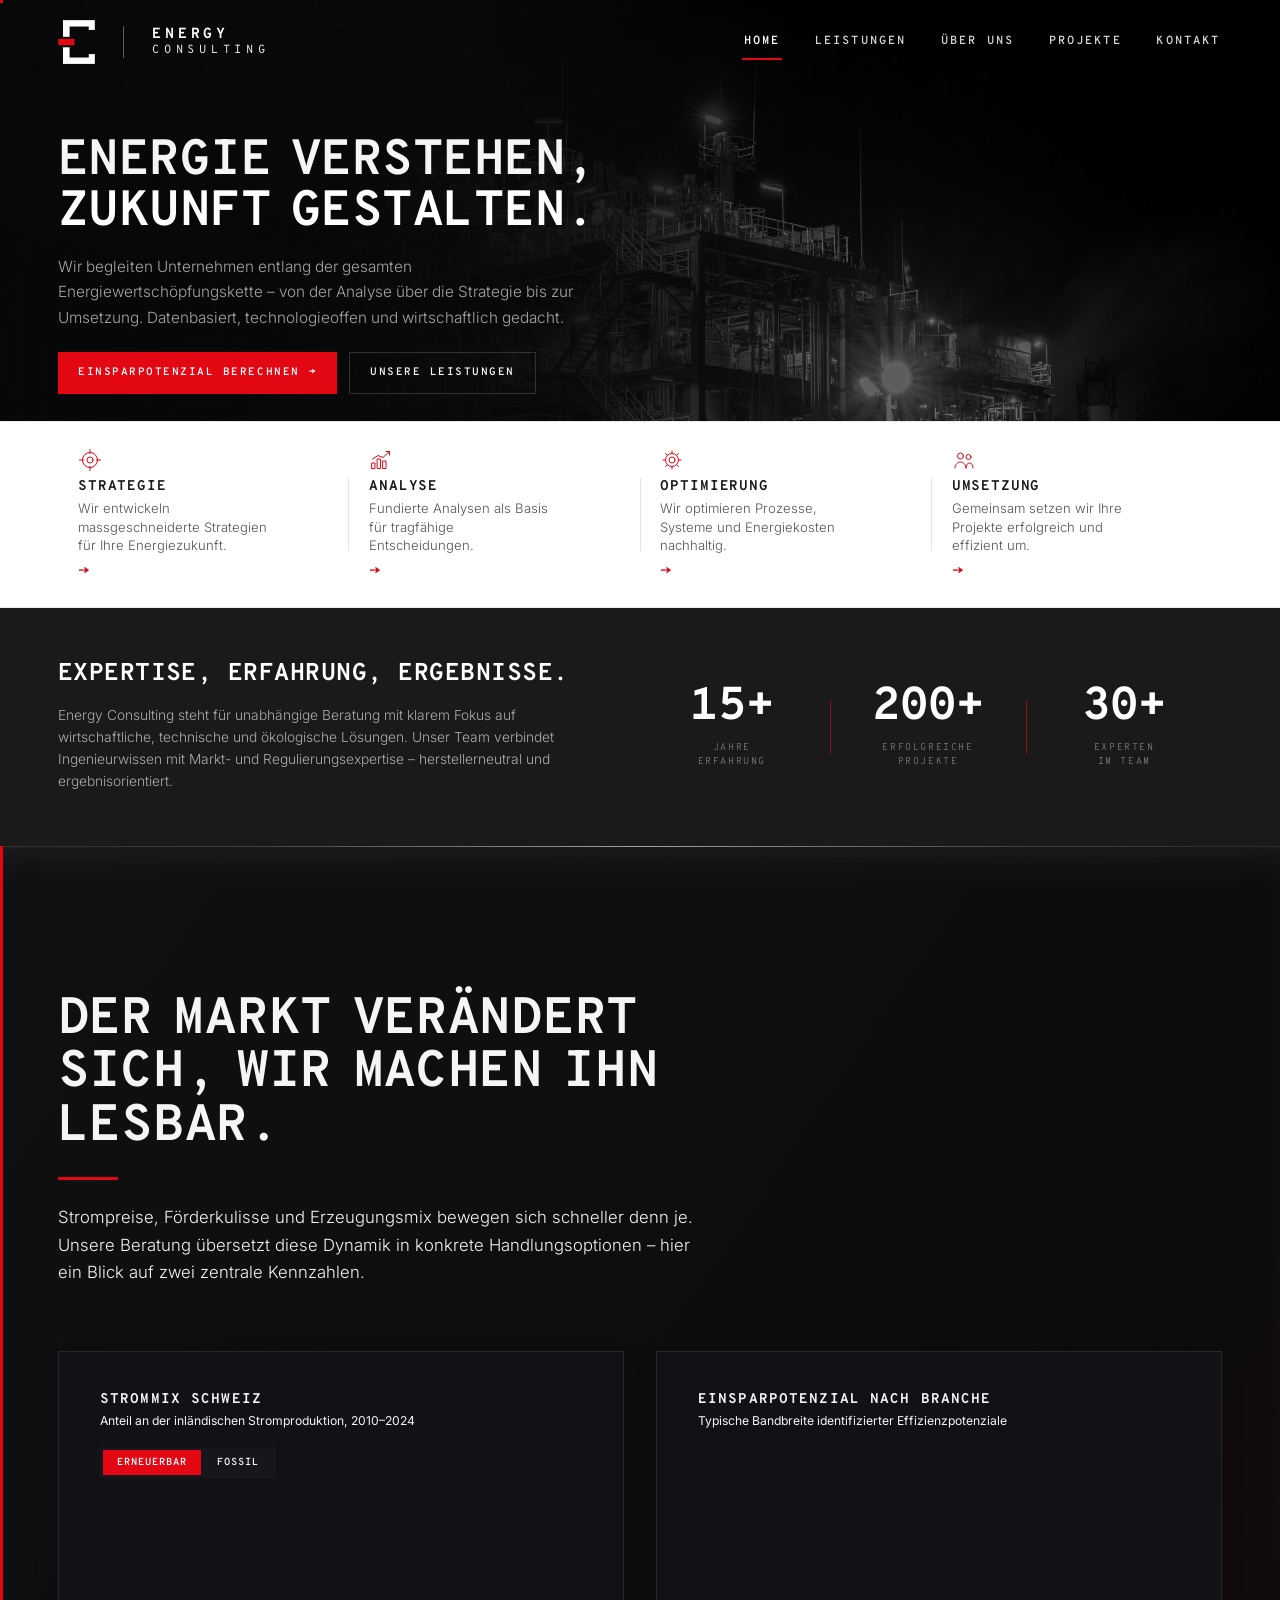
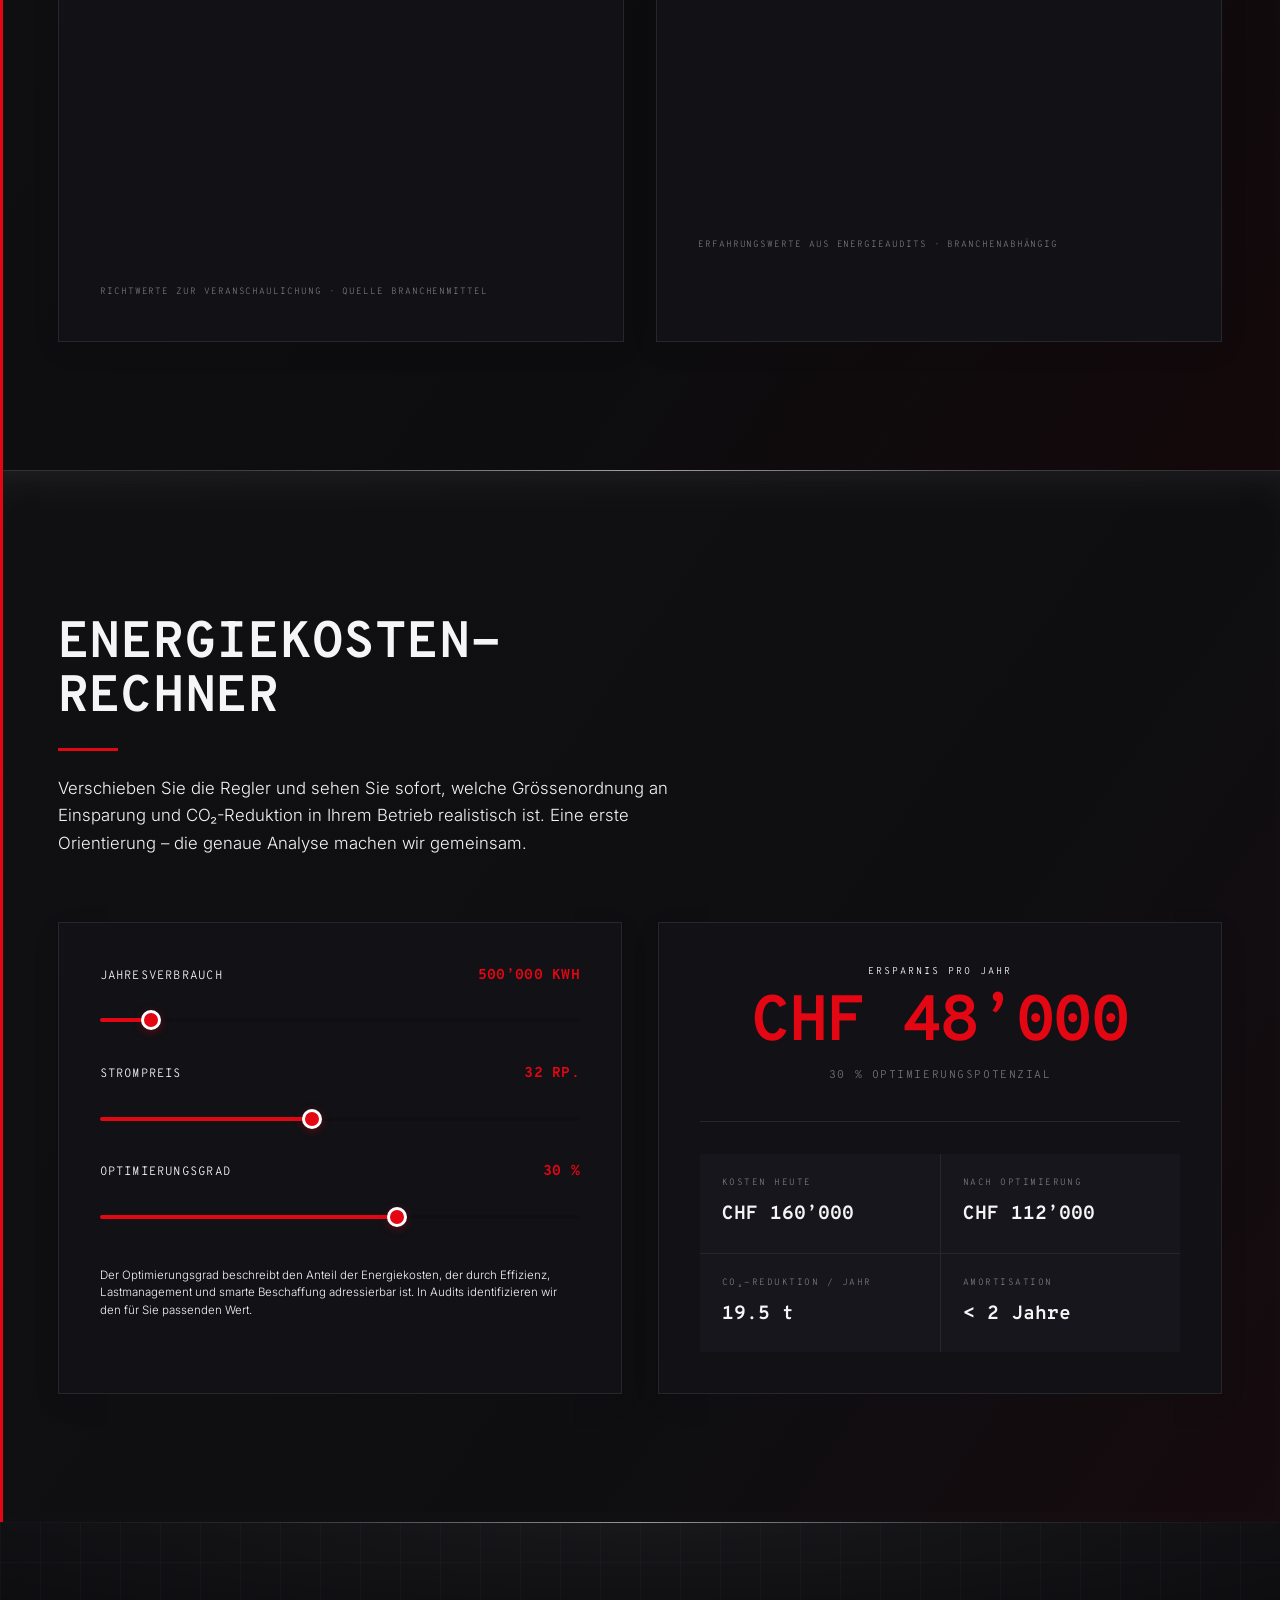
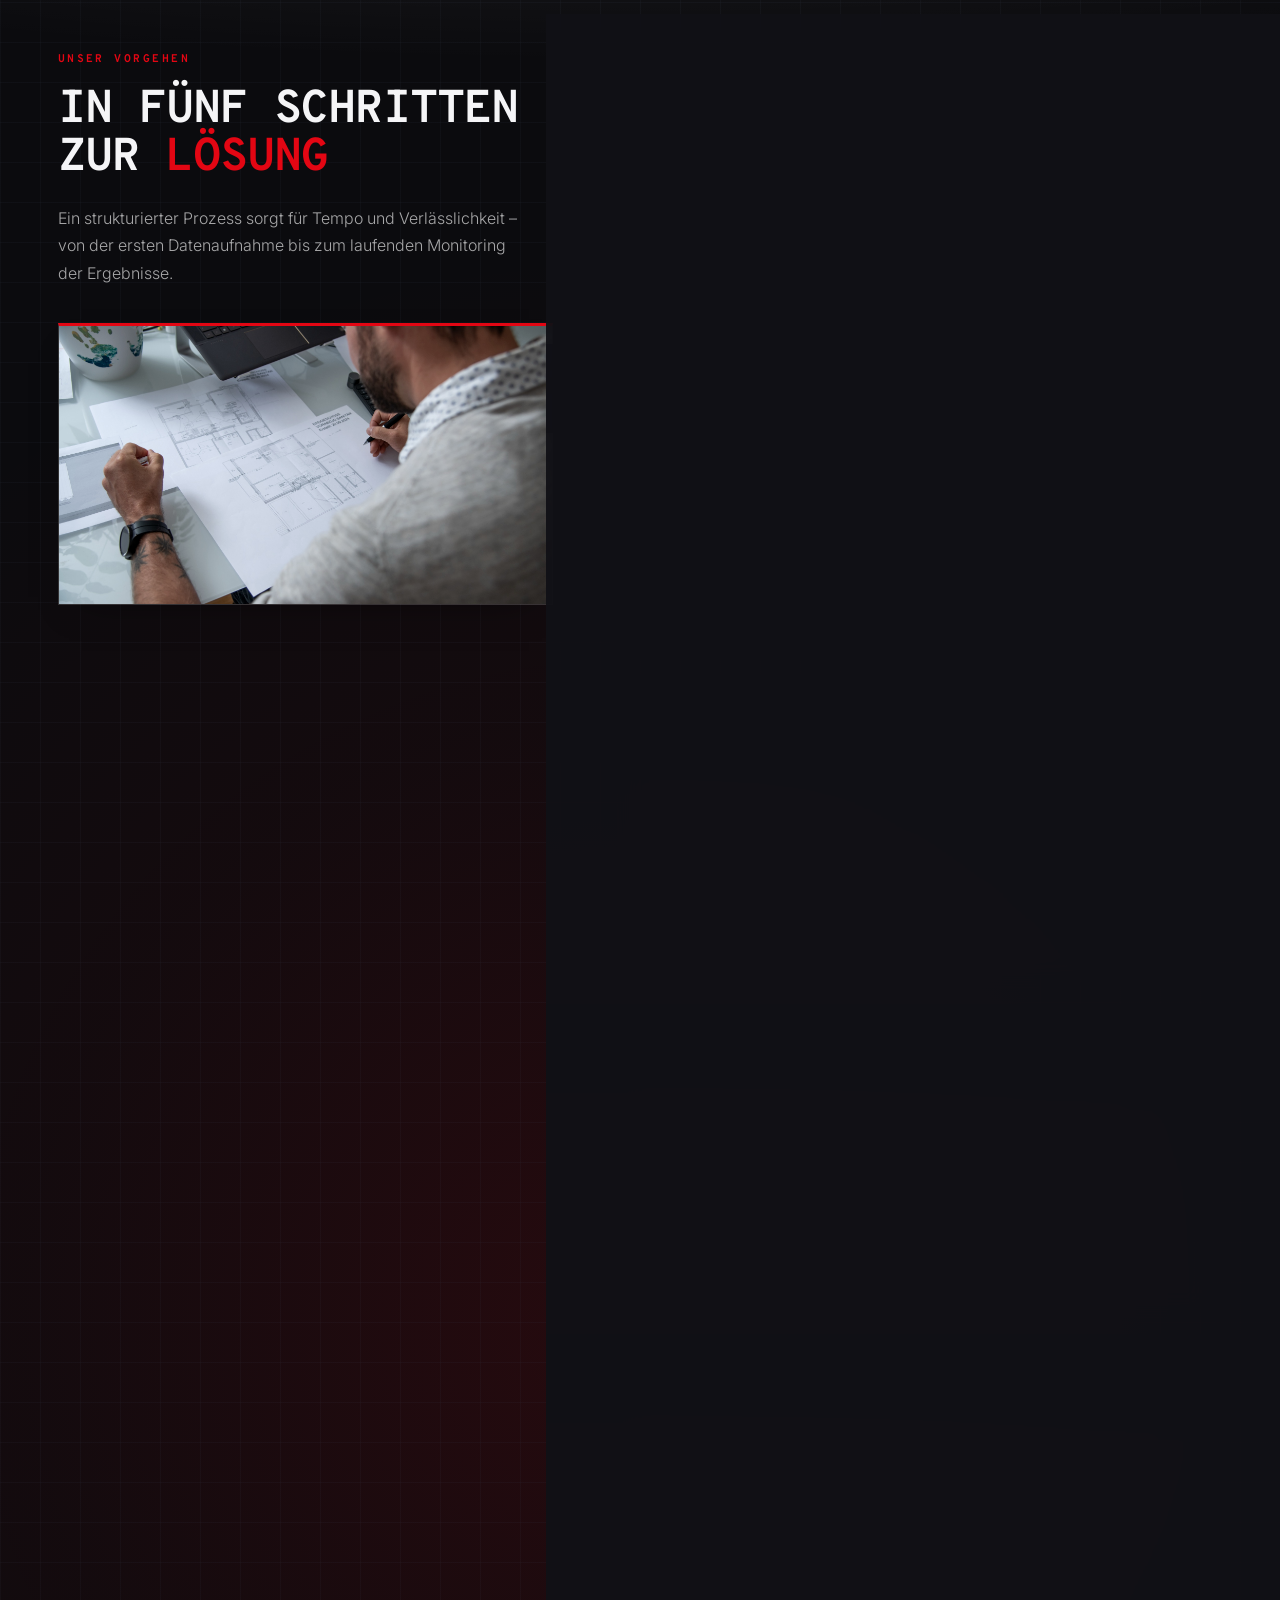
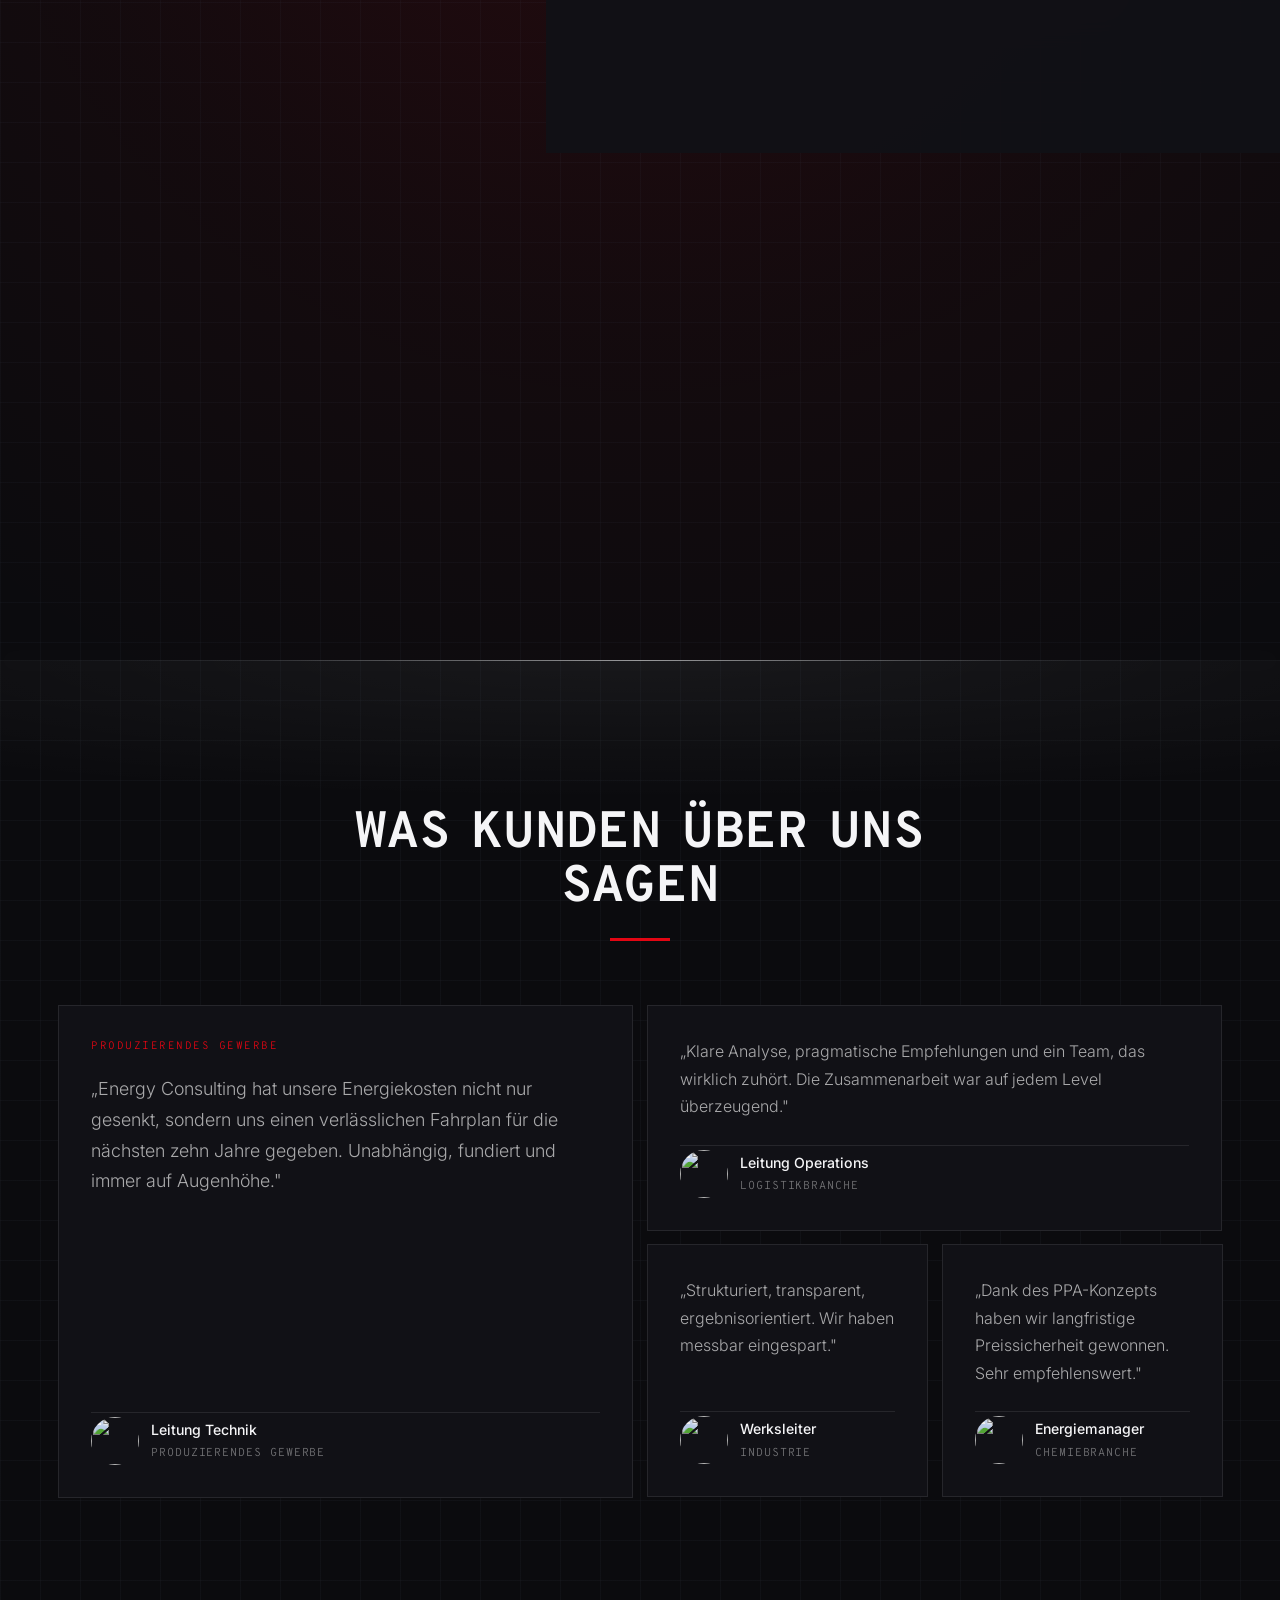
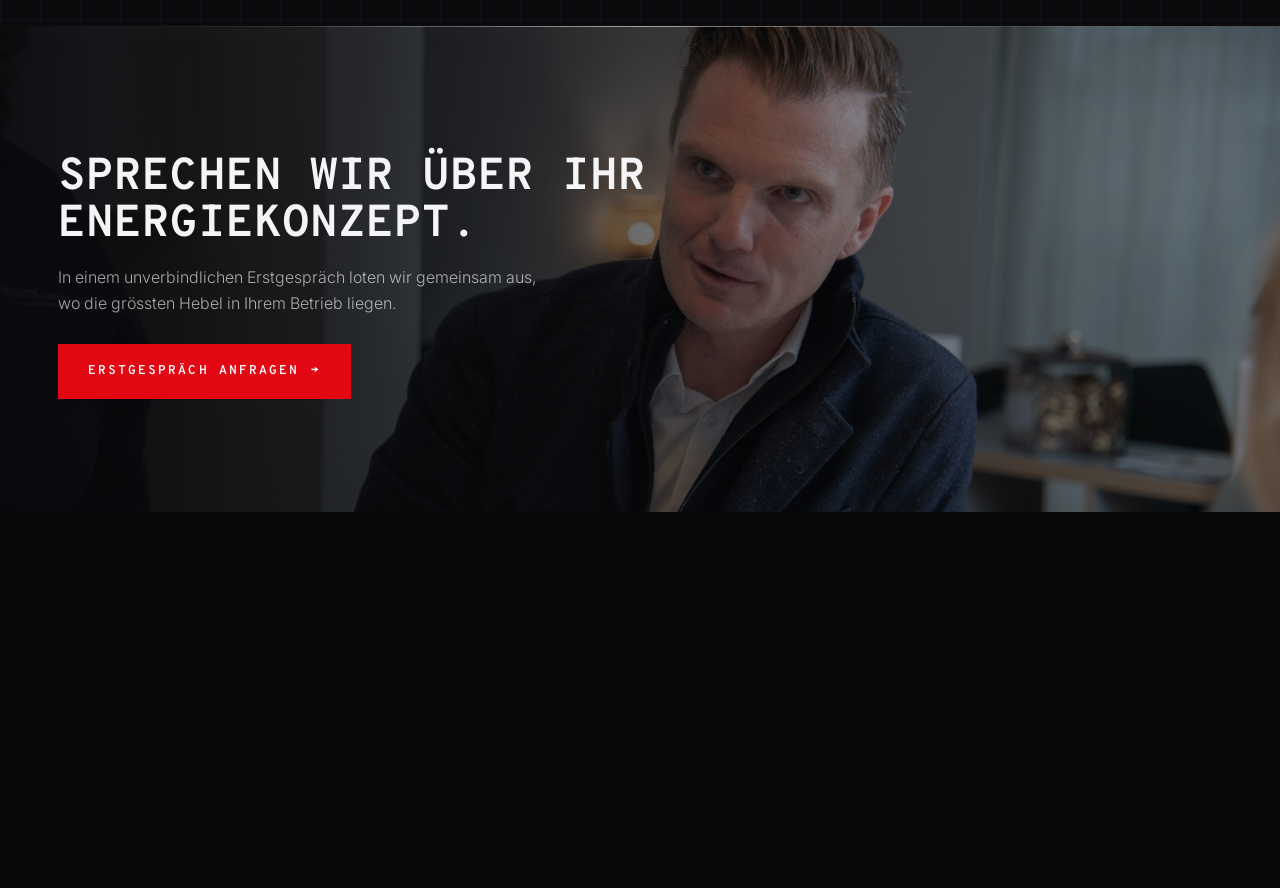
==== index.html @ 19a419e4 "Sanfte Logo-Silhouette als Wasserzeichen im weissen Footer Co-Authored-By: Claude Opus 4.8 <noreply@" ====
<!DOCTYPE html>
<html lang="de">
<head>
<meta charset="UTF-8" />
<meta name="viewport" content="width=device-width, initial-scale=1" />
<title>Energy Consulting — Energie verstehen, Zukunft gestalten.</title>
<meta name="description" content="Energy Consulting berät Unternehmen entlang der gesamten Energiewertschöpfungskette – strategisch, technisch und wirtschaftlich. Interaktive Analysen, Projekte und Energiekosten-Rechner." />

<link rel="preconnect" href="https://fonts.googleapis.com" />
<link rel="preconnect" href="https://fonts.gstatic.com" crossorigin />
<link href="https://fonts.googleapis.com/css2?family=Inter:wght@300;400;500;600&family=Overpass+Mono:wght@400;600;700&display=swap" rel="stylesheet" />
<link rel="icon" href="favicon.ico" sizes="any" />
<link rel="icon" type="image/png" sizes="32x32" href="favicon-32.png" />
<link rel="apple-touch-icon" href="favicon-180.png" />
<link rel="stylesheet" href="styles.css?v=75" />
</head>
<body>

<!-- ============ HEADER ============ -->
<header class="site">
  <div class="wrap nav">
    <a class="brand" href="index.html" aria-label="Energy Consulting Startseite">
      <img class="mark" src="logo-icon-white.png" alt="Energy Consulting Logo" />
      <span class="name"><span>ENERGY</span><span>CONSULTING</span></span>
    </a>
    <nav class="menu" aria-label="Hauptnavigation">
      <a href="index.html" class="is-active">Home</a>
      <a href="leistungen.html">Leistungen</a>
      <a href="ueber-uns.html">Über uns</a>
      <a href="projekte.html">Projekte</a>
      <a href="kontakt.html">Kontakt</a>
    </nav>
    <button class="burger" aria-label="Menü öffnen" aria-expanded="false">
      <span></span><span></span><span></span>
    </button>
  </div>
</header>

<!-- ============ HERO ============ -->
<section class="hero">
  <canvas id="hero-canvas" aria-hidden="true"></canvas>
  <div class="hero__photo" aria-hidden="true"></div>
  <div class="hero__veil" aria-hidden="true"></div>
  <div class="wrap">
    <div class="hero__inner">
      <h1>
        <span class="ln"><span>Energie verstehen,</span></span>
        <span class="ln"><span class="grad-text">Zukunft gestalten.</span></span>
      </h1>
      <p class="lead">Wir begleiten Unternehmen entlang der gesamten Energiewertschöpfungskette – von der Analyse über die Strategie bis zur Umsetzung. Datenbasiert, technologieoffen und wirtschaftlich gedacht.</p>
      <div class="hero__cta">
        <a href="#rechner" class="btn">Einsparpotenzial berechnen <span class="arr" aria-hidden="true">→</span></a>
        <a href="leistungen.html" class="btn btn--ghost">Unsere Leistungen</a>
      </div>
    </div>
  </div>

  <!-- weisse Leistungs-Leiste — Teil des Heros -->
  <div class="pillars" id="leistungen">
    <div class="wrap pillars__grid">
      <a class="pillar" href="leistungen.html#strategie">
        <div class="pillar__ic"><svg viewBox="0 0 48 48" fill="none" stroke="currentColor" stroke-width="2" stroke-linecap="round" stroke-linejoin="round" aria-hidden="true"><circle cx="24" cy="24" r="15"/><circle cx="24" cy="24" r="6"/><line x1="24" y1="3" x2="24" y2="11"/><line x1="24" y1="37" x2="24" y2="45"/><line x1="3" y1="24" x2="11" y2="24"/><line x1="37" y1="24" x2="45" y2="24"/></svg></div>
        <h3>Strategie</h3>
        <p>Wir entwickeln massgeschneiderte Strategien für Ihre Energiezukunft.</p>
        <span class="pillar__arr" aria-hidden="true">→</span>
      </a>
      <a class="pillar" href="leistungen.html#analyse">
        <div class="pillar__ic"><svg viewBox="0 0 48 48" fill="none" stroke="currentColor" stroke-width="2" stroke-linecap="round" stroke-linejoin="round" aria-hidden="true"><rect x="6" y="30" width="6" height="11"/><rect x="17" y="22" width="6" height="19"/><rect x="28" y="26" width="6" height="15"/><polyline points="7,22 18,15 28,19 41,7"/><polyline points="34,7 41,7 41,14"/></svg></div>
        <h3>Analyse</h3>
        <p>Fundierte Analysen als Basis für tragfähige Entscheidungen.</p>
        <span class="pillar__arr" aria-hidden="true">→</span>
      </a>
      <a class="pillar" href="leistungen.html#optimierung">
        <div class="pillar__ic"><svg viewBox="0 0 48 48" fill="none" stroke="currentColor" stroke-width="2" stroke-linecap="round" stroke-linejoin="round" aria-hidden="true"><circle cx="24" cy="24" r="6"/><path d="M24 6v5M24 37v5M6 24h5M37 24h5M11 11l3.5 3.5M33.5 33.5L37 37M37 11l-3.5 3.5M14.5 33.5L11 37"/><circle cx="24" cy="24" r="13"/></svg></div>
        <h3>Optimierung</h3>
        <p>Wir optimieren Prozesse, Systeme und Energiekosten nachhaltig.</p>
        <span class="pillar__arr" aria-hidden="true">→</span>
      </a>
      <a class="pillar" href="leistungen.html#umsetzung">
        <div class="pillar__ic"><svg viewBox="0 0 48 48" fill="none" stroke="currentColor" stroke-width="2" stroke-linecap="round" stroke-linejoin="round" aria-hidden="true"><circle cx="17" cy="16" r="6"/><circle cx="33" cy="18" r="5"/><path d="M6 40c0-7 5-12 11-12s11 5 11 12"/><path d="M28 40c0-6 3-10 7-10s7 4 7 10"/></svg></div>
        <h3>Umsetzung</h3>
        <p>Gemeinsam setzen wir Ihre Projekte erfolgreich und effizient um.</p>
        <span class="pillar__arr" aria-hidden="true">→</span>
      </a>
    </div>
  </div>

  <!-- schwarzes Expertise-Band mit Kennzahlen rechts -->
  <div class="expertise" id="ueber">
    <div class="wrap expertise__grid">
      <div class="expertise__lead">
        <h2 class="expertise__title">Expertise, Erfahrung, Ergebnisse.</h2>
        <p>Energy Consulting steht für unabhängige Beratung mit klarem Fokus auf wirtschaftliche, technische und ökologische Lösungen. Unser Team verbindet Ingenieurwissen mit Markt- und Regulierungsexpertise – herstellerneutral und ergebnisorientiert.</p>
      </div>
      <div class="expertise__figures">
        <div class="ef"><span class="ef__n"><span data-count="15" data-suffix="+">0</span></span><span class="ef__t">Jahre<br>Erfahrung</span></div>
        <div class="ef"><span class="ef__n"><span data-count="200" data-suffix="+">0</span></span><span class="ef__t">Erfolgreiche<br>Projekte</span></div>
        <div class="ef"><span class="ef__n"><span data-count="30" data-suffix="+">0</span></span><span class="ef__t">Experten<br>im Team</span></div>
      </div>
    </div>
  </div>
</section>


<!-- ============ ENERGIE IM WANDEL — Charts ============ -->
<section class="section section--white section--img" id="markt">
  <div class="sec-bg" style="background-image:url('https://images.unsplash.com/photo-1466611653911-95081537e5b7?auto=format&fit=crop&w=1920&q=80')"></div>
  <div class="sec-overlay"></div>
  <div class="sec-corner"></div>
  <div class="wrap">
    <div class="sec-head reveal">      <h2>Der Markt verändert sich, wir machen ihn lesbar.</h2>
      <hr class="accent" />
      <p>Strompreise, Förderkulisse und Erzeugungsmix bewegen sich schneller denn je. Unsere Beratung übersetzt diese Dynamik in konkrete Handlungsoptionen – hier ein Blick auf zwei zentrale Kennzahlen.</p>
    </div>
    <div class="charts__grid">
      <div class="chart-card glass reveal">
        <div class="chart-head">
          <div>
            <h3>Strommix Schweiz</h3>
            <p class="sub">Anteil an der inländischen Stromproduktion, 2010–2024</p>
          </div>
          <div class="tabs" role="tablist">
            <button data-mix="erneuerbar" class="is-active">Erneuerbar</button>
            <button data-mix="fossil">Fossil</button>
          </div>
        </div>
        <div class="chart-card__canvas"><canvas id="chart-mix"></canvas></div>
        <div class="chart-foot">Richtwerte zur Veranschaulichung · Quelle Branchenmittel</div>
      </div>
      <div class="chart-card glass reveal">
        <div class="chart-head">
          <div>
            <h3>Einsparpotenzial nach Branche</h3>
            <p class="sub">Typische Bandbreite identifizierter Effizienzpotenziale</p>
          </div>
        </div>
        <div class="chart-card__canvas"><canvas id="chart-saving"></canvas></div>
        <div class="chart-foot">Erfahrungswerte aus Energieaudits · branchenabhängig</div>
      </div>
    </div>
  </div>
</section>

<!-- ============ ENERGIEKOSTEN-RECHNER ============ -->
<section class="section section--light section--img" id="rechner">
  <div class="sec-bg" style="background-image:url('https://images.unsplash.com/photo-1504328345606-18bbc8c9d7d1?auto=format&fit=crop&w=1920&q=80')"></div>
  <div class="sec-overlay"></div>
  <div class="wrap">
    <div class="sec-head reveal">      <h2>Energiekosten-Rechner</h2>
      <hr class="accent" />
      <p>Verschieben Sie die Regler und sehen Sie sofort, welche Grössenordnung an Einsparung und CO₂-Reduktion in Ihrem Betrieb realistisch ist. Eine erste Orientierung – die genaue Analyse machen wir gemeinsam.</p>
    </div>

    <div class="calc reveal" id="calc">
      <div class="calc__controls glass">
        <div class="field">
          <label>Jahresverbrauch <span class="val" data-val="verbrauch">500'000 kWh</span></label>
          <input type="range" id="in-verbrauch" min="50000" max="5000000" step="50000" value="500000" />
        </div>
        <div class="field">
          <label>Strompreis <span class="val" data-val="preis">32 Rp.</span></label>
          <input type="range" id="in-preis" min="10" max="60" step="1" value="32" />
        </div>
        <div class="field">
          <label>Optimierungsgrad <span class="val" data-val="grad">30 %</span></label>
          <input type="range" id="in-grad" min="5" max="45" step="1" value="30" />
        </div>
        <p class="calc__note">Der Optimierungsgrad beschreibt den Anteil der Energiekosten, der durch Effizienz, Lastmanagement und smarte Beschaffung adressierbar ist. In Audits identifizieren wir den für Sie passenden Wert.</p>
      </div>

      <div class="calc__result glass">
        <!-- Hero-Zahl: Ersparnis -->
        <div class="calc__hero">
          <div class="calc__hero-label">Ersparnis pro Jahr</div>
          <div class="calc__hero-num" data-out="ersparnis">CHF 48'000</div>
          <div class="calc__hero-sub"><span data-out="pct">30</span> % Optimierungspotenzial</div>
        </div>
        <!-- 2×2 Metrik-Grid -->
        <div class="calc__metrics">
          <div class="calc__metric">
            <div class="mk">Kosten heute</div>
            <div class="mv" data-out="aktuell">CHF 160'000</div>
          </div>
          <div class="calc__metric">
            <div class="mk">Nach Optimierung</div>
            <div class="mv" data-out="optimiert">CHF 112'000</div>
          </div>
          <div class="calc__metric">
            <div class="mk">CO₂-Reduktion / Jahr</div>
            <div class="mv" data-out="co2">20 t</div>
          </div>
          <div class="calc__metric">
            <div class="mk">Amortisation</div>
            <div class="mv" data-out="amort">ca. 2–4 J.</div>
          </div>
        </div>
      </div>
    </div>
  </div>
</section>

<!-- ============ PROZESS ============ -->
<section class="section section--alt section--grid-orb" id="vorgehen">
  <div class="wrap proc-wrap">
    <div class="proc-intro">
      <h5 class="proc-eyebrow">Unser Vorgehen</h5>
      <h2>In fünf Schritten zur <span class="accent-text">Lösung</span></h2>
      <p>Ein strukturierter Prozess sorgt für Tempo und Verlässlichkeit – von der ersten Datenaufnahme bis zum laufenden Monitoring der Ergebnisse.</p>
      <div class="proc-intro__img"><img src="foto-11.jpg" alt="Energieberatung – Planung am Schreibtisch" loading="lazy" /></div>
    </div>
    <div class="proc-stack">
      <article class="proc-card" style="--i:0">
        <div class="proc-card__head"><h3>Analyse</h3><span class="proc-no">01</span></div>
        <p>Am Anfang steht eine belastbare Datengrundlage. Wir werten Lastgänge, Strom- und Gasrechnungen, Zählerdaten und bestehende Lieferverträge aus, erstellen eine erste CO₂-Bilanz und decken Lastspitzen sowie Effizienzverluste auf. So wird transparent, wo Ihr Unternehmen energetisch und wirtschaftlich tatsächlich steht.</p>
      </article>
      <article class="proc-card" style="--i:1">
        <div class="proc-card__head"><h3>Strategie</h3><span class="proc-no">02</span></div>
        <p>Aus der Analyse leiten wir konkrete Handlungsszenarien ab – von Effizienzmaßnahmen über Eigenerzeugung mit Photovoltaik und BHKW bis zur Strom- und Gasbeschaffung. Jede Maßnahme priorisieren wir nach Einsparpotenzial, Investitionshöhe und CO₂-Wirkung, damit Sie die wirtschaftlichsten Hebel zuerst angehen.</p>
      </article>
      <article class="proc-card" style="--i:2">
        <div class="proc-card__head"><h3>Konzept</h3><span class="proc-no">03</span></div>
        <p>Die ausgewählten Maßnahmen detaillieren wir zu einem umsetzbaren Fahrplan: technische Auslegung, Wirtschaftlichkeitsberechnung mit Amortisation und Rendite, Prüfung passender Förderprogramme und ein realistischer Zeitplan. Sie erhalten eine fundierte, herstellerneutrale Entscheidungsgrundlage.</p>
      </article>
      <article class="proc-card" style="--i:3">
        <div class="proc-card__head"><h3>Umsetzung</h3><span class="proc-no">04</span></div>
        <p>Wir begleiten die Realisierung von der Ausschreibung über die Steuerung der Gewerke bis zur Inbetriebnahme. Als unabhängige Berater prüfen wir Angebote technisch und kaufmännisch, wahren Ihre Interessen und sorgen für eine reibungslose, termin- und budgetgerechte Umsetzung.</p>
      </article>
      <article class="proc-card" style="--i:4">
        <div class="proc-card__head"><h3>Monitoring</h3><span class="proc-no">05</span></div>
        <p>Nach dem Go-live sichern wir den Erfolg ab: kontinuierliches Energiemonitoring, ein Soll-Ist-Abgleich der erzielten Einsparungen und regelmäßiges Reporting. So bleiben Effizienz, Kosten und CO₂-Emissionen dauerhaft im Blick – und werden Schritt für Schritt weiter optimiert.</p>
      </article>
      <div class="proc-spacer" aria-hidden="true"></div>
    </div>
  </div>
</section>


<!-- ============ TESTIMONIALS ============ -->
<section class="section section--alt section--grid testi">
  <div class="wrap">
    <div class="sec-head sec-head--center reveal">      <h2>Was Kunden über uns sagen</h2>
      <hr class="accent" />
    </div>

    <div class="testi-grid reveal">

      <!-- Linke Spalte: grosse Featured-Karte -->
      <div class="testi-col">
        <div class="testi-card glass">
          <div class="testi-sector">Produzierendes Gewerbe</div>
          <blockquote class="testi-quote">
            <p>„Energy Consulting hat unsere Energiekosten nicht nur gesenkt, sondern uns einen verlässlichen Fahrplan für die nächsten zehn Jahre gegeben. Unabhängig, fundiert und immer auf Augenhöhe."</p>
            <div class="testi-who">
              <div class="testi-av">
                <img src="https://images.unsplash.com/photo-1560250097-0b93528c311a?auto=format&fit=crop&w=96&h=96&q=80" alt="" loading="lazy" />
              </div>
              <div>
                <cite>Leitung Technik</cite>
                <span>Produzierendes Gewerbe</span>
              </div>
            </div>
          </blockquote>
        </div>
      </div>

      <!-- Rechte Spalte: 1 breite + 2 kleine Karten -->
      <div class="testi-col">

        <!-- Breite Karte oben -->
        <div class="testi-card glass">
          <blockquote class="testi-quote">
            <p>„Klare Analyse, pragmatische Empfehlungen und ein Team, das wirklich zuhört. Die Zusammenarbeit war auf jedem Level überzeugend."</p>
            <div class="testi-who">
              <div class="testi-av">
                <img src="https://images.unsplash.com/photo-1573496359142-b8d87734a5a2?auto=format&fit=crop&w=96&h=96&q=80" alt="" loading="lazy" />
              </div>
              <div>
                <cite>Leitung Operations</cite>
                <span>Logistikbranche</span>
              </div>
            </div>
          </blockquote>
        </div>

        <!-- 2 kleine Karten nebeneinander -->
        <div class="testi-row">
          <div class="testi-card glass">
            <blockquote class="testi-quote">
              <p>„Strukturiert, transparent, ergebnisorientiert. Wir haben messbar eingespart."</p>
              <div class="testi-who">
                <div class="testi-av">
                  <img src="https://images.unsplash.com/photo-1472099645785-5658abf4ff4e?auto=format&fit=crop&w=96&h=96&q=80" alt="" loading="lazy" />
                </div>
                <div>
                  <cite>Werksleiter</cite>
                  <span>Industrie</span>
                </div>
              </div>
            </blockquote>
          </div>
          <div class="testi-card glass">
            <blockquote class="testi-quote">
              <p>„Dank des PPA-Konzepts haben wir langfristige Preissicherheit gewonnen. Sehr empfehlenswert."</p>
              <div class="testi-who">
                <div class="testi-av">
                  <img src="https://images.unsplash.com/photo-1519085360753-af0119f7cbe7?auto=format&fit=crop&w=96&h=96&q=80" alt="" loading="lazy" />
                </div>
                <div>
                  <cite>Energiemanager</cite>
                  <span>Chemiebranche</span>
                </div>
              </div>
            </blockquote>
          </div>
        </div>

      </div>
    </div>
  </div>
</section>

<!-- ============ KONTAKTBAND ============ -->
<section class="section cta-people" id="kontakt">
  <div class="cta-people__img">
    <img src="foto-22.jpg" alt="Manuel Leitner im Beratungsgespräch" />
  </div>
  <div class="cta-people__veil"></div>
  <div class="wrap">
    <div class="cta-people__content">
      <div class="cta-band reveal">
        <div>          <h2 style="margin-top:16px">Sprechen wir über Ihr Energiekonzept.</h2>
          <p>In einem unverbindlichen Erstgespräch loten wir gemeinsam aus, wo die grössten Hebel in Ihrem Betrieb liegen.</p>
        </div>
        <a href="kontakt.html" class="btn">Erstgespräch anfragen <span class="arr" aria-hidden="true">→</span></a>
      </div>
    </div>
  </div>
</section>

<!-- ============ FOOTER ============ -->
<footer class="site foot--sticky">
<div class="foot-pin">
  <div class="wrap">
    <div class="foot">
      <div class="foot__brand">
        <a class="brand" href="index.html" aria-label="Energy Consulting Startseite">
          <img class="mark" src="logo-icon-dark.png" alt="Energy Consulting Logo" style="height:40px" />
          <span class="name"><span>ENERGY</span><span>CONSULTING</span></span>
        </a>
        <p class="foot-tagline">Energie verstehen,<br>Zukunft gestalten.</p>
        <div class="foot-social">
          <a href="#" aria-label="LinkedIn"><svg viewBox="0 0 24 24" fill="currentColor" aria-hidden="true"><path d="M20.447 20.452h-3.554v-5.569c0-1.328-.027-3.037-1.852-3.037-1.853 0-2.136 1.445-2.136 2.939v5.667H9.351V9h3.414v1.561h.046c.477-.9 1.637-1.85 3.37-1.85 3.601 0 4.267 2.37 4.267 5.455v6.286zM5.337 7.433a2.062 2.062 0 01-2.063-2.065 2.064 2.064 0 112.063 2.065zm1.782 13.019H3.555V9h3.564v11.452zM22.225 0H1.771C.792 0 0 .774 0 1.729v20.542C0 23.227.792 24 1.771 24h20.451C23.2 24 24 23.227 24 22.271V1.729C24 .774 23.2 0 22.222 0h.003z"/></svg></a>
          <a href="#" aria-label="Xing"><svg viewBox="0 0 24 24" fill="currentColor" aria-hidden="true"><path d="M18.188 0c-.517 0-.741.325-.927.66 0 0-7.455 13.224-7.702 13.657.015.024 4.919 9.023 4.919 9.023.17.308.436.66.967.66h3.454c.211 0 .375-.078.463-.22.089-.151.089-.346-.009-.536l-4.879-8.916c-.004-.006-.004-.016 0-.022L22.139.756c.095-.191.097-.387.006-.535C22.056.078 21.894 0 21.686 0h-3.498zM3.648 4.74c-.211 0-.385.074-.473.216-.09.149-.078.339.02.531l2.34 4.05c.004.01.004.016 0 .021L1.86 16.051c-.099.188-.093.381 0 .529.085.142.239.234.45.234h3.461c.518 0 .766-.348.945-.667l3.734-6.609-2.378-4.155c-.172-.315-.434-.643-.962-.643H3.648z"/></svg></a>
          <a href="#" aria-label="YouTube"><svg viewBox="0 0 24 24" fill="currentColor" aria-hidden="true"><path d="M23.498 6.186a3.016 3.016 0 00-2.122-2.136C19.505 3.545 12 3.545 12 3.545s-7.505 0-9.377.505A3.017 3.017 0 00.502 6.186C0 8.07 0 12 0 12s0 3.93.502 5.814a3.016 3.016 0 002.122 2.136c1.871.505 9.376.505 9.376.505s7.505 0 9.377-.505a3.015 3.015 0 002.122-2.136C24 15.93 24 12 24 12s0-3.93-.502-5.814zM9.545 15.568V8.432L15.818 12l-6.273 3.568z"/></svg></a>
        </div>
      </div>
      <div class="foot__col">
        <h4>Navigation</h4>
        <a href="leistungen.html">Leistungen</a>
        <a href="ueber-uns.html">Über uns</a>
        <a href="projekte.html">Projekte</a>
        <a href="kontakt.html">Kontakt</a>
      </div>
      <div class="foot__col">
        <h4>Kontakt</h4>
        <a href="https://maps.google.com/?q=Bahnhofstrasse+6a+5210+Windisch" target="_blank" rel="noopener">Bahnhofstrasse 6a, 5210 Windisch</a>
        <a href="tel:+41564848580">+41 56 484 85 80</a>
        <a href="mailto:hello@energy-consulting.ch">hello@energy-consulting.ch</a>
      </div>
    </div>
    <div class="foot__bottom">
      <span>© 2026 Energy Consulting</span>
      <span>Impressum · Datenschutz</span>
    </div>
  </div>
</div>
</footer>

<script src="https://cdn.jsdelivr.net/npm/chart.js@4.4.1/dist/chart.umd.min.js"></script>
<script src="app.js?v=75"></script></body>
</html>
---- styles.css ----
/* ============================================================
   ENERGY CONSULTING — Editorial Dark, scharfkantig
   Brand: Signalrot #E30613 · Tiefschwarz #1A1A1A · Weiss
   Overpass Mono (Versalien) + Inter (Light)
   ============================================================ */

:root {
  /* Brand */
  --rot: #E30613;             /* Signalrot */
  --rot-tief: #b00410;
  --rot-2: var(--rot);        /* kein Orange mehr – Alias auf Signalrot */
  --glow: rgba(227,6,19,0.42);

  /* Dunkle Flächen */
  --noir: #1A1A1A;            /* Tiefschwarz */
  --bg: #08080a;
  --bg-2: #0b0b0e;
  --surface: #111116;
  --surface-2: #16161c;
  --surface-3: #1c1c23;

  /* Text */
  --txt: #f5f5f7;
  --txt-dim: rgba(255,255,255,0.64);
  --txt-faint: rgba(255,255,255,0.42);

  /* Linien */
  --line: rgba(255,255,255,0.09);
  --line-strong: rgba(255,255,255,0.16);

  --mono: 'Overpass Mono', ui-monospace, monospace;
  --sans: 'Inter', system-ui, -apple-system, sans-serif;

  --maxw: 1760px;
  --pad: clamp(20px, 4.5vw, 72px);
  --header-h: 78px;
  --cta-h: clamp(440px, 54vh, 510px);   /* einheitliche Höhe der letzten Section vor dem Footer (alle Seiten) */

  /* Scharfe Ecken – Brandvorgabe: nichts Abgerundetes */
  --r-sm: 0;
  --r: 0;
  --r-lg: 0;
  --r-pill: 0;

  --ease: cubic-bezier(0.22, 1, 0.36, 1);
  --shadow: 0 30px 70px -30px rgba(0,0,0,0.8);
  --shadow-rot: 0 24px 60px -20px rgba(227,6,19,0.45);
}

* { box-sizing: border-box; margin: 0; padding: 0; }

html { scroll-behavior: smooth; scroll-padding-top: var(--header-h); -webkit-text-size-adjust: 100%; }

body {
  font-family: var(--sans);
  font-weight: 300;
  color: var(--txt);
  background: var(--bg);
  -webkit-font-smoothing: antialiased;
  line-height: 1.65;
  overflow-x: hidden;
  position: relative;
}

/* Globaler Glow-Hintergrund + feiner Grain */
body::before {
  content: "";
  position: fixed; inset: 0; z-index: 0; pointer-events: none;
  background:
    radial-gradient(50vw 50vw at -10% 110%, rgba(227,6,19,0.10), transparent 60%);
}
body::after {
  content: "";
  position: fixed; inset: 0; z-index: 0; pointer-events: none; opacity: 0.05;
  background-image: url("data:image/svg+xml,%3Csvg xmlns='http://www.w3.org/2000/svg' width='160' height='160'%3E%3Cfilter id='n'%3E%3CfeTurbulence type='fractalNoise' baseFrequency='0.85' numOctaves='2'/%3E%3C/filter%3E%3Crect width='100%25' height='100%25' filter='url(%23n)'/%3E%3C/svg%3E");
}
body > * { position: relative; z-index: 1; }

img { max-width: 100%; display: block; }
a { color: inherit; text-decoration: none; }
::selection { background: var(--rot); color: #fff; }

.wrap { width: 100%; max-width: var(--maxw); margin: 0 auto; padding-inline: var(--pad); }
.wrap--wide { max-width: 1760px; }

/* Scroll-Fortschritt (per JS injiziert) */
.scrollbar { position: fixed; top: 0; left: 0; height: 3px; width: 0; z-index: 100;
  background: linear-gradient(90deg, var(--rot), var(--rot-2)); box-shadow: 0 0 14px var(--glow); }

/* ---------- Typo-Bausteine ---------- */
.eyebrow {
  font-family: var(--mono); font-weight: 600;
  font-size: 0.72rem; letter-spacing: 0.3em; text-transform: uppercase;
  color: var(--rot); display: inline-flex; align-items: center; gap: 12px;
}
.eyebrow::before { content: ""; width: 26px; height: 1px; background: var(--rot); display: inline-block; }
.eyebrow--center { justify-content: center; }

h1, h2, h3, h4 {
  font-family: var(--mono); font-weight: 700; text-transform: uppercase;
  letter-spacing: 0.02em; line-height: 1.05;
}
p { overflow-wrap: break-word; }

.accent { width: 60px; height: 3px; background: var(--rot); border: 0; display: block; }

.grad-text { color: #fff; }
.rot { color: var(--rot); }

/* ---------- Buttons ---------- */
.btn {
  position: relative; display: inline-flex; align-items: center; gap: 12px;
  font-family: var(--mono); font-weight: 600; font-size: 0.8rem;
  letter-spacing: 0.16em; text-transform: uppercase; color: #fff;
  padding: 17px 30px; min-height: 50px; border: 0;
  cursor: pointer; overflow: hidden; isolation: isolate;
  background: var(--rot);
  transition: transform .35s var(--ease), background .35s var(--ease);
  will-change: transform;
}
.btn::before { content: ""; position: absolute; inset: 0; z-index: -1; opacity: 0;
  background: var(--rot-tief); transition: opacity .35s var(--ease); }
.btn:hover { transform: none; }   /* kein Lift – Box bleibt stehen */
.btn:hover::before { opacity: 1; }
.btn:focus-visible { outline: 3px solid #fff; outline-offset: 3px; }
.btn .arr { transition: transform .3s var(--ease); }
.btn:hover .arr { transform: translateX(5px); }

.btn--ghost { background: transparent; border: 1px solid var(--line-strong); color: var(--txt); }
.btn--ghost::before { background: var(--rot); }
.btn--ghost:hover { border-color: transparent; }
.btn--sm { padding: 12px 22px; min-height: 42px; font-size: 0.72rem; }

/* ============ HEADER (exakt nach Mockup) ============ */
header.site { position: fixed; inset: 0 0 auto 0; z-index: 60;
  transition: background .3s ease, box-shadow .3s ease, backdrop-filter .3s ease; }
header.site.scrolled { background: rgba(13,13,15,0.82); backdrop-filter: blur(14px) saturate(1.4);
  box-shadow: 0 1px 0 var(--line); }
.nav { display: flex; align-items: center; justify-content: space-between; padding-block: 20px; transition: padding .3s ease; }
header.site.scrolled .nav { padding-block: 13px; }
.brand { display: flex; align-items: center; gap: 28px; }
.brand .mark { height: 44px; width: auto; display: block; transition: height .3s ease; }
header.site.scrolled .brand .mark { height: 38px; }
.brand .name { color: #fff; line-height: 1.18; border-left: 1px solid rgba(255,255,255,0.35); padding-left: 28px; }
.brand .name span { display: block; font-family: var(--mono); text-transform: uppercase; }
.brand .name span:first-child { font-weight: 700; font-size: 0.92rem; letter-spacing: 0.26em; }
.brand .name span:last-child { font-weight: 400; font-size: 0.74rem; letter-spacing: 0.40em; color: rgba(255,255,255,0.92); }
.menu { display: flex; align-items: center; gap: clamp(18px, 2.4vw, 38px); }
.menu a { font-family: var(--mono); font-weight: 600; font-size: 0.74rem; letter-spacing: 0.18em;
  text-transform: uppercase; color: rgba(255,255,255,0.82); padding: 8px 2px; position: relative; transition: color .2s ease; }
.menu a::after { content: ""; position: absolute; left: 0; bottom: 0; height: 2px; width: 0;
  background: var(--rot); transition: width .25s ease; }
.menu a:hover { color: #fff; }
.menu a:hover::after, .menu a.is-active::after { width: 100%; }
.menu a.is-active { color: #fff; }
.burger { display: none; background: none; border: 0; cursor: pointer; width: 44px; height: 44px;
  flex-direction: column; gap: 6px; align-items: center; justify-content: center; }
.burger span { width: 26px; height: 2px; background: #fff; transition: .3s; }
.burger[aria-expanded="true"] span:nth-child(1) { transform: translateY(8px) rotate(45deg); }
.burger[aria-expanded="true"] span:nth-child(2) { opacity: 0; }
.burger[aria-expanded="true"] span:nth-child(3) { transform: translateY(-8px) rotate(-45deg); }

/* ============ Spotlight-Glaskarte (Basis) ============ */
.glass {
  position: relative; background: var(--surface);
  border: 1px solid var(--line); border-radius: var(--r);
  overflow: hidden;
  transition: transform .4s var(--ease), border-color .4s var(--ease), background .4s var(--ease);
}
.glass::before {
  content: ""; position: absolute; inset: 0; pointer-events: none; opacity: 0; transition: opacity .4s var(--ease);
  background: radial-gradient(380px circle at var(--mx, 50%) var(--my, 0%), rgba(227,6,19,0.18), transparent 60%);
}
.glass:hover { border-color: var(--line-strong); }   /* kein Lift – Box bleibt stehen */
.glass:hover::before { opacity: 1; }

/* ============ HERO ============ */
.hero { position: relative; display: flex; flex-direction: column; justify-content: flex-start;
  padding-top: calc(var(--header-h) + clamp(34px, 5vh, 78px)); overflow: hidden; }
.hero > .wrap { padding-bottom: clamp(20px, 3vh, 40px); }
#hero-canvas { position: absolute; inset: 0; z-index: 0; width: 100%; height: 100%;
  opacity: 0.4; mask-image: linear-gradient(90deg, #000 0%, #000 38%, transparent 60%); }
/* Industrieanlage-Foto rechts, links ausgeblendet hinter dem Text (S/W + roter Hauch) */
.hero__photo { position: absolute; inset: 0; z-index: 1; pointer-events: none;
  background: url("hero-refinery.jpg") center right / cover no-repeat;
  filter: grayscale(1) contrast(1.06) brightness(0.6);
  -webkit-mask-image: linear-gradient(90deg, transparent 0%, rgba(0,0,0,0.18) 34%, #000 64%);
  mask-image: linear-gradient(90deg, transparent 0%, rgba(0,0,0,0.18) 34%, #000 64%); }
.hero__photo::after { display: none; }
.hero__veil { position: absolute; inset: 0; z-index: 2; pointer-events: none;
  background:
    radial-gradient(72% 70% at 16% 42%, rgba(8,8,10,0.94), transparent 72%),
    linear-gradient(90deg, rgba(8,8,10,0.85) 0%, rgba(8,8,10,0.35) 38%, transparent 60%); }
.hero .wrap { position: relative; z-index: 3; width: 100%; }
.hero__inner { max-width: 62%; }
.hero h1 { font-size: clamp(1.8rem, 4vw, 3.1rem); letter-spacing: -0.01em; line-height: 1.02; margin: 14px 0 0; }
.hero h1 .ln { display: block; overflow: hidden; }
.hero h1 .ln > span { display: block; transform: translateY(105%); transition: transform .9s var(--ease); }
.hero.ready h1 .ln > span { transform: translateY(0); }
.hero h1 .ln:nth-child(2) > span { transition-delay: .12s; }
.hero p.lead { font-size: clamp(0.96rem, 1.05vw, 1.08rem); color: var(--txt-dim); max-width: 560px; margin: 16px 0 22px;
  opacity: 0; transform: translateY(16px); transition: opacity .8s var(--ease) .4s, transform .8s var(--ease) .4s; }
.hero.ready p.lead { opacity: 1; transform: none; }
.hero__cta .btn { padding: 11px 20px; min-height: 40px; font-size: 0.68rem; letter-spacing: 0.14em; gap: 9px; }
.hero__cta { display: flex; flex-wrap: wrap; gap: 12px;
  opacity: 0; transform: translateY(16px); transition: opacity .8s var(--ease) .55s, transform .8s var(--ease) .55s; }
.hero.ready .hero__cta { opacity: 1; transform: none; }
/* ---- Weisses Leistungs-Band (Teil des Heros) ---- */
.pillars { position: relative; z-index: 2; background: var(--surface); color: var(--txt);
  border-top: 1px solid var(--line); border-bottom: 1px solid var(--line); }
.pillars__grid { display: grid; grid-template-columns: repeat(4, 1fr); }
.pillar { position: relative; display: flex; flex-direction: column;
  padding: clamp(18px, 2vw, 28px) clamp(16px, 1.6vw, 26px);
  color: var(--txt);
  transition: background .4s var(--ease), color .4s var(--ease); }
.pillar::before { content: ""; position: absolute;
  left: -0.5px;
  top: 50%; transform: translateY(-50%);
  width: 1px; height: 40%; background: var(--line); }
.pillar:first-child::before { display: none; }
.pillar__ic { width: 24px; height: 24px; color: var(--rot); margin-bottom: 8px; transition: color .4s var(--ease); }
.pillar__ic svg { width: 100%; height: 100%; display: block; }
.pillar h3 { font-family: var(--mono); font-weight: 700; text-transform: uppercase; letter-spacing: 0.06em;
  font-size: clamp(0.88rem, 1.0vw, 1.05rem); margin: 0 0 5px; color: var(--txt); }
.pillar p { font-size: 0.82rem; line-height: 1.4; color: var(--txt-2); flex: 1; max-width: 24ch; transition: color .4s var(--ease); }
.pillar__arr { font-family: var(--mono); color: var(--rot); font-size: 1.2rem; line-height: 1; margin-top: 8px;
  align-self: flex-start; transition: transform .4s var(--ease); }
.pillar:hover { background: rgba(227,6,19,0.06); color: #fff; }
.pillar:hover p { color: rgba(255,255,255,0.66); }
.pillar:hover .pillar__ic { color: var(--rot); }
.pillar:hover .pillar__arr { transform: translateX(10px); }

/* ---- Schwarzes Expertise-Band, Kennzahlen rechts ---- */
.expertise { position: relative; z-index: 2; background: var(--noir); color: #fff;
  padding-block: clamp(34px, 4.2vw, 64px); }
.expertise__title { font-family: var(--mono); font-weight: 700; text-transform: uppercase; letter-spacing: 0.02em;
  font-size: clamp(1.3rem, 1.9vw, 1.95rem); line-height: 1.06; margin: 0 0 16px; white-space: nowrap; }
.expertise__grid { display: grid; grid-template-columns: 1fr 1.15fr; gap: clamp(32px, 5vw, 80px); align-items: center; }
.expertise__lead { width: fit-content; max-width: 100%; }
.expertise__lead p { color: var(--txt-dim); font-size: 0.86rem; line-height: 1.6; width: 0; min-width: 100%; box-sizing: border-box; margin: 16px 0 0; }
.expertise__figures { display: grid; grid-template-columns: repeat(3, 1fr); }
.ef { position: relative; display: flex; flex-direction: column; align-items: center; text-align: center; gap: 10px; padding: 0 clamp(14px, 1.8vw, 30px); }
.ef::before { content: ""; position: absolute; left: 0; top: 50%; transform: translateY(-50%);
  width: 1px; height: 64%; background: rgba(227,6,19,0.6); }
.ef:first-child::before { display: none; }
.ef__n { font-family: var(--mono); font-weight: 700; font-size: clamp(2rem, 3.6vw, 2.9rem);
  color: #fff; line-height: 1; font-variant-numeric: tabular-nums; }
.ef__t { font-family: var(--mono); font-size: 0.62rem; letter-spacing: 0.16em; text-transform: uppercase; color: var(--txt-faint); line-height: 1.4; }

/* ============ Marquee ============ */
.marquee { border-block: 1px solid var(--line); padding-block: 22px; overflow: hidden;
  -webkit-mask-image: linear-gradient(90deg, transparent, #000 8%, #000 92%, transparent);
  mask-image: linear-gradient(90deg, transparent, #000 8%, #000 92%, transparent); }
.marquee__track { display: flex; gap: 0; width: max-content; animation: marq 34s linear infinite; }
.marquee:hover .marquee__track { animation-play-state: paused; }
.marquee span { font-family: var(--mono); font-weight: 700; font-size: clamp(1rem, 2vw, 1.5rem); letter-spacing: 0.08em;
  text-transform: uppercase; color: var(--txt-faint); padding-inline: clamp(22px, 3vw, 44px); display: inline-flex; align-items: center; gap: clamp(22px,3vw,44px); }
.marquee span::after { content: "✦"; color: var(--rot); font-size: 0.7em; }
@keyframes marq { to { transform: translateX(-50%); } }

/* ============ Section-Grundgerüst ============ */
/* Grundton deckt den fixierten Reveal-Footer ab (sonst scheint er durch transparente Sections). */
.section { padding-block: clamp(72px, 10vw, 140px); position: relative; background-color: var(--bg); }
.section--alt { background: var(--bg-2); }
.section--white { background: #fff; color: var(--noir); }
.section--light { background: #f5f5f7; color: var(--noir); }

/* ============ Premium Section-Seams (helle Akzente + Übergänge) ============ */
/* Helle Licht-Hairline am oberen Rand jeder Section — der „helle Akzent"
   und die premium Trennung zugleich (Signatur wie bei Linear/Vercel/Stripe). */
.section::before {
  content: "";
  position: absolute;
  top: 0; left: 0; right: 0;
  height: 1px;
  z-index: 6;
  pointer-events: none;
  background: linear-gradient(90deg,
    transparent 4%,
    rgba(255,255,255,0.08) 20%,
    rgba(255,255,255,0.55) 50%,
    rgba(255,255,255,0.08) 80%,
    transparent 96%);
  box-shadow: 0 0 22px 1px rgba(255,255,255,0.10);
}
/* Spürbarer Lichtschein vom Seam nach unten — „von oben beleuchtet" (Premium-Tiefe). */
.section--alt {
  background-color: var(--bg-2);
  background-image: radial-gradient(120% 200px at 50% 0%, rgba(255,255,255,0.05), transparent 70%);
}
/* Bild-Sektionen: zarter heller Schein am oberen Rand des Overlays */
.section--img > .sec-overlay {
  box-shadow: inset 0 1px 0 rgba(255,255,255,0.10), inset 0 26px 50px -30px rgba(255,255,255,0.10);
}

/* Echte helle Sections (ohne dunkles Bild): dunkle Hairline + klare Tiefe-Kante
   → wirkt wie ein heller Panel, der vor der dunklen Fläche „sitzt". */
.section--white:not(.section--img)::before,
.section--light:not(.section--img)::before {
  background: linear-gradient(90deg,
    transparent 4%,
    rgba(0,0,0,0.08) 20%,
    rgba(227,6,19,0.45) 50%,
    rgba(0,0,0,0.08) 80%,
    transparent 96%);
  box-shadow: 0 0 20px 1px rgba(0,0,0,0.10);
}
.section--white:not(.section--img),
.section--light:not(.section--img) {
  box-shadow: inset 0 22px 38px -24px rgba(0,0,0,0.45);
}

/* ── Grid Background (aus grid-background.tsx / demo.tsx übersetzt) ──────── */
/*  Variante A: dunkles Gitter auf --bg-2 (demo.tsx → dark grid)             */
.section--grid::after {
  content: "";
  position: absolute;
  inset: 0;
  pointer-events: none;
  z-index: 0;
  background-image:
    linear-gradient(to right,  rgba(75,85,99,0.09) 1px, transparent 1px),
    linear-gradient(to bottom, rgba(75,85,99,0.09) 1px, transparent 1px);
  background-size: 40px 40px;
}
/*  Variante B: Rot-Glow Orb + Gitter (grid-background.tsx → brand-rot statt Magenta) */
.section--grid-orb::after {
  content: "";
  position: absolute;
  inset: 0;
  pointer-events: none;
  z-index: 0;
  background-image:
    linear-gradient(to right,  rgba(71,85,105,0.08) 1px, transparent 1px),
    linear-gradient(to bottom, rgba(71,85,105,0.08) 1px, transparent 1px),
    radial-gradient(circle at 50% 60%,
      rgba(227,6,19,0.13) 0%,
      rgba(180,4,16,0.05) 40%,
      transparent 70%);
  background-size: 40px 40px, 40px 40px, 100% 100%;
}
/* Inhalt liegt über dem Gitter */
.section--grid > *,
.section--grid-orb > * { position: relative; z-index: 1; }
/* Text overrides for light sections */
.section--white p, .section--light p { color: #555; }
.section--white h2, .section--light h2,
.section--white h3, .section--light h3 { color: var(--noir); }
/* Eyebrow already uses --rot which works on light backgrounds */
/* Sec-head in light sections */
.section--white .sec-head p, .section--light .sec-head p { color: #666; }

/* Glass cards in light sections */
.section--white .glass, .section--light .glass {
  background: #fff;
  border: 1px solid rgba(0,0,0,0.08);
  box-shadow: 0 2px 20px rgba(0,0,0,0.06), 0 1px 4px rgba(0,0,0,0.04);
}
.section--white .glass::before, .section--light .glass::before { display: none; }
.section--white .glass h3, .section--light .glass h3,
.section--white .glass h4, .section--light .glass h4 { color: var(--noir); }
.section--white .glass p, .section--light .glass p { color: #555; }

/* ── Premium-Hover für helle Service-Karten (Leistungen „4 Felder") ──
   Lift + weiche Elevation + Icon-Kachel füllt sich rot + roter Akzentrahmen.
   Snappy 220ms, transform-basiert (kein Layout-Reflow). */
.section--light .card.glass,
.section--white .card.glass {
  transition: transform .22s var(--ease), box-shadow .22s var(--ease), border-color .22s var(--ease);
  will-change: transform;
}
.section--light .card.glass:hover,
.section--white .card.glass:hover {
  transform: translateY(-7px);
  border-color: rgba(227,6,19,0.40) !important;
  box-shadow: 0 22px 46px -18px rgba(0,0,0,0.24), 0 6px 16px rgba(0,0,0,0.08) !important;
}
.section--light .card.glass .svc-ic,
.section--white .card.glass .svc-ic {
  transition: background .22s var(--ease), border-color .22s var(--ease),
              color .22s var(--ease), transform .22s var(--ease);
}
.section--light .card.glass:hover .svc-ic,
.section--white .card.glass:hover .svc-ic {
  background: var(--rot);
  border-color: var(--rot);
  color: #fff;
  transform: scale(1.08) rotate(-3deg);
}
.section--light .card.glass:hover h3,
.section--white .card.glass:hover h3 { color: var(--rot) !important; }
.section--light .card.glass:hover .meta,
.section--white .card.glass:hover .meta { letter-spacing: 0.22em; transition: letter-spacing .22s var(--ease); }
@media (prefers-reduced-motion: reduce) {
  .section--light .card.glass, .section--white .card.glass,
  .section--light .card.glass .svc-ic, .section--white .card.glass .svc-ic { transition: none; }
  .section--light .card.glass:hover, .section--white .card.glass:hover { transform: none; }
}

/* Chart cards in light sections — clean Apple-style */
.section--white .chart-card, .section--light .chart-card {
  background: #fff;
  border: 1px solid rgba(0,0,0,0.07);
  box-shadow: 0 1px 3px rgba(0,0,0,0.04), 0 8px 32px rgba(0,0,0,0.05);
  transition: box-shadow .3s var(--ease);
}
.section--white .chart-card:hover, .section--light .chart-card:hover {
  box-shadow: 0 2px 6px rgba(0,0,0,0.06), 0 16px 48px rgba(0,0,0,0.08);
}
.section--white .chart-head h3, .section--light .chart-head h3 {
  color: var(--noir); font-size: 0.88rem; letter-spacing: 0.08em;
}
.section--white .chart-head .sub, .section--light .chart-head .sub {
  color: #999; font-size: 0.76rem; margin-top: 3px;
}
.section--white .chart-foot, .section--light .chart-foot {
  color: #bbb; border-top: 1px solid rgba(0,0,0,0.06); padding-top: 14px; margin-top: 4px;
}
/* Tabs — pill segmented control */
.section--white .tabs, .section--light .tabs {
  background: rgba(0,0,0,0.05);
  border: none; padding: 3px;
}
.section--white .tabs button, .section--light .tabs button {
  background: transparent; color: #888; border: none; padding: 6px 14px;
  font-size: 0.64rem; letter-spacing: 0.10em;
  transition: background .2s, color .2s;
}
.section--white .tabs button.is-active, .section--light .tabs button.is-active {
  background: var(--noir); color: #fff;
}

/* Calculator light mode — Apple-style cards */
.section--light .calc__controls, .section--white .calc__controls,
.section--light .calc__result, .section--white .calc__result {
  background: #fff;
  border: 1px solid rgba(0,0,0,0.07);
  box-shadow: 0 1px 3px rgba(0,0,0,0.04), 0 8px 32px rgba(0,0,0,0.05);
}
/* Field label: label links, Wert rechts in Rot */
.section--light .field label, .section--white .field label {
  color: var(--noir); font-size: 0.76rem; letter-spacing: 0.10em; text-transform: uppercase;
}
.section--light .field .val, .section--white .field .val {
  color: var(--rot); font-size: 0.9rem; font-weight: 700;
}
.section--light .calc__note, .section--white .calc__note {
  color: #aaa; font-size: 0.72rem; line-height: 1.5;
  border-top: 1px solid rgba(0,0,0,0.06); padding-top: 16px; margin-top: -8px;
}
/* Result rows */
.section--light .calc__row, .section--white .calc__row {
  border-bottom: 1px solid rgba(0,0,0,0.06);
}
.section--light .calc__row .k, .section--white .calc__row .k { color: #888; font-size: 0.8rem; }
.section--light .calc__row .v, .section--white .calc__row .v { color: var(--noir); font-size: 1.05rem; }
/* Donut center text */
.section--light .calc__donut .center .pct,
.section--white .calc__donut .center .pct { color: var(--noir); }
.section--light .calc__donut .center .cap,
.section--white .calc__donut .center .cap { color: #aaa; }
/* Range slider for light mode */
.section--light input[type="range"], .section--white input[type="range"] {
  -webkit-appearance: none;
  appearance: none;
  height: 4px;
  background: rgba(0,0,0,0.12);
  border-radius: 2px;
  outline: none;
  width: 100%;
  margin-top: 12px;
}
.section--light input[type="range"]::-webkit-slider-thumb,
.section--white input[type="range"]::-webkit-slider-thumb {
  -webkit-appearance: none;
  appearance: none;
  width: 20px;
  height: 20px;
  border-radius: 50%;
  background: var(--rot);
  cursor: pointer;
  border: 3px solid #fff;
  box-shadow: 0 2px 8px rgba(227,6,19,0.35);
}


/* Testimonial light */
.section--white .quote-block blockquote, .section--light .quote-block blockquote { color: var(--noir); }
.section--white .quote-block .who, .section--light .quote-block .who { color: #666; }

.section-line { border-top: 1px solid var(--line); }

.sec-head { max-width: 64ch; margin-bottom: clamp(40px, 5vw, 64px); }
.sec-head h2 { font-size: clamp(1.8rem, 4.4vw, 3.2rem); letter-spacing: -0.005em; margin: 20px 0 22px; }
/* Mono-Display-Überschriften: Wortabstände straffen (schließt die breiten Monospace-Lücken) */
.sec-head h2, .page-hero h1, .hero h1 { word-spacing: -0.22em; }
.sec-head .accent { margin-bottom: 24px; }
.sec-head p { color: var(--txt-dim); font-size: 1.05rem; }
.sec-head--center { margin-inline: auto; text-align: center; }
.sec-head--center .accent { margin-inline: auto; }
.sec-head--split { max-width: none; display: grid; grid-template-columns: 1.1fr 1fr; gap: 32px; align-items: end; }
.sec-head--split p { margin: 0; }

/* ============ Bento (Leistungen) ============ */
.bento { display: grid; grid-template-columns: repeat(6, 1fr); gap: clamp(14px, 1.6vw, 20px); }
.bento .cell { grid-column: span 3; padding: clamp(26px, 3vw, 40px); display: flex; flex-direction: column; gap: 16px; min-height: 240px; }
.bento .cell--wide { grid-column: span 6; }
.bento .cell--tall { grid-row: span 2; }
.svc-ic { width: 50px; height: 50px; display: grid; place-items: center; flex: none;
  background: rgba(227,6,19,0.12); border: 1px solid rgba(227,6,19,0.3); color: var(--rot); }
.svc-ic svg { width: 26px; height: 26px; }
.cell .idx { font-family: var(--mono); font-weight: 700; font-size: 0.7rem; letter-spacing: 0.2em; color: var(--txt-faint); }
.cell h3 { font-size: 1.15rem; letter-spacing: 0.04em; color: #fff; }
.cell p { font-size: 0.95rem; color: var(--txt-dim); flex: 1; }
.cell .more { color: var(--rot); display: inline-flex; align-items: center; gap: 9px;
  font-family: var(--mono); font-weight: 600; font-size: 0.76rem; letter-spacing: 0.12em; }
.cell .more .arr { transition: transform .3s var(--ease); }
.cell:hover .more .arr { transform: translateX(5px); }

/* ============ Charts ============ */
.charts__grid { display: grid; grid-template-columns: repeat(2, 1fr); gap: clamp(20px, 2.5vw, 32px); }
.chart-card { padding: clamp(28px, 3.2vw, 48px); display: flex; flex-direction: column; gap: 24px; }
.chart-card h3 { color: #fff; font-size: clamp(1rem, 1.2vw, 1.25rem); letter-spacing: 0.04em; margin: 0; }
.chart-card .sub { color: var(--txt-faint); font-size: 0.78rem; font-family: var(--sans); font-weight: 400;
  text-transform: none; letter-spacing: 0; margin-top: 4px; }
.chart-card__canvas { position: relative; height: 340px; }
.chart-card__canvas canvas { width: 100% !important; }
.chart-foot { font-family: var(--mono); font-size: 0.58rem; letter-spacing: 0.1em; color: var(--txt-faint); text-transform: uppercase; }
.chart-head { display: flex; justify-content: space-between; align-items: flex-start; gap: 16px; flex-wrap: wrap; }

.tabs { display: inline-flex; gap: 2px; background: rgba(255,255,255,0.06); padding: 3px; border: 1px solid var(--line); }
.tabs button { font-family: var(--mono); font-weight: 600; font-size: 0.62rem; letter-spacing: 0.12em; text-transform: uppercase;
  color: var(--txt-dim); background: transparent; border: 0; cursor: pointer; padding: 8px 14px; transition: background .2s, color .2s; }
.tabs button.is-active { background: var(--noir); color: #fff; }

/* ============ Rechner ============ */
.calc { display: grid; grid-template-columns: 1fr 1fr; gap: clamp(20px, 3vw, 36px); align-items: stretch; }
.calc__controls { padding: clamp(28px, 3.2vw, 48px); display: flex; flex-direction: column; gap: 32px; }
.field label { display: flex; justify-content: space-between; align-items: center;
  font-family: var(--mono); font-size: 0.68rem; letter-spacing: 0.12em; text-transform: uppercase; color: #fff; margin-bottom: 16px; }
.field label .val { color: var(--rot); font-weight: 700; font-size: 0.95rem; letter-spacing: 0.02em;
  font-variant-numeric: tabular-nums; }
input[type="range"] { -webkit-appearance: none; appearance: none; width: 100%; height: 5px;
  background: rgba(255,255,255,0.16); outline: none; cursor: pointer; border-radius: 3px; }
input[type="range"]::-webkit-slider-thumb { -webkit-appearance: none; appearance: none; width: 22px; height: 22px;
  background: var(--rot); border: 2px solid #fff; box-shadow: 0 2px 8px rgba(227,6,19,0.4); cursor: pointer;
  border-radius: 50%; transition: transform .15s ease, box-shadow .15s ease; }
input[type="range"]::-webkit-slider-thumb:hover { transform: scale(1.18); box-shadow: 0 4px 16px rgba(227,6,19,0.5); }
input[type="range"]::-moz-range-thumb { width: 22px; height: 22px; border-radius: 50%; background: var(--rot); border: 2px solid #fff; cursor: pointer; }
.calc__note { font-size: 0.74rem; color: var(--txt-faint); line-height: 1.6; border-top: 1px solid var(--line); padding-top: 16px; }

/* Result panel — Ersparnis als Hero-Zahl */
.calc__result { padding: clamp(28px, 3.2vw, 48px); display: flex; flex-direction: column; justify-content: center; gap: 0;
  background: linear-gradient(160deg, var(--surface-2), #0a0a0d); }
.calc__hero { text-align: center; padding-bottom: clamp(24px,3vw,36px); border-bottom: 1px solid var(--line); margin-bottom: clamp(20px,2.5vw,32px); }
.calc__hero-label { font-family: var(--mono); font-size: 0.62rem; letter-spacing: 0.2em; text-transform: uppercase; color: var(--txt-faint); margin-bottom: 12px; }
.calc__hero-num { font-family: var(--mono); font-weight: 700; font-size: clamp(2.8rem, 5vw, 4.2rem);
  color: var(--rot); line-height: 1; font-variant-numeric: tabular-nums; letter-spacing: -0.02em; }
.calc__hero-sub { font-family: var(--mono); font-size: 0.7rem; letter-spacing: 0.14em; text-transform: uppercase; color: var(--txt-faint); margin-top: 10px; }
.calc__metrics { display: grid; grid-template-columns: 1fr 1fr; gap: 1px; background: var(--line); }
.calc__metric { background: var(--surface-2); padding: clamp(14px,1.8vw,22px); }
.calc__metric .mk { font-family: var(--mono); font-size: 0.58rem; letter-spacing: 0.16em; text-transform: uppercase; color: var(--txt-faint); margin-bottom: 8px; }
.calc__metric .mv { font-family: var(--mono); font-weight: 700; font-size: clamp(1rem,1.5vw,1.3rem); color: #fff; font-variant-numeric: tabular-nums; }
/* Keep old rows for fallback */
.calc__donut { display: none; }
.calc__rows { display: none; }
.calc__row.hot .v { color: var(--rot); }

/* ============ Prozess (gepinnte Timeline) ============ */
.process { display: grid; grid-template-columns: 0.85fr 1.15fr; gap: clamp(28px, 5vw, 80px); align-items: start; }
.process__sticky { position: sticky; top: calc(var(--header-h) + 30px); }
.process__count { font-family: var(--mono); font-weight: 700; font-size: clamp(4rem, 12vw, 8rem); line-height: 0.9;
  background: linear-gradient(160deg, #fff 20%, rgba(255,255,255,0.06)); -webkit-background-clip: text; background-clip: text; color: transparent; font-variant-numeric: tabular-nums; }
.process__bar { height: 3px; background: rgba(255,255,255,0.1); margin-top: 28px; overflow: hidden; }
.process__bar i { display: block; height: 100%; width: 20%; background: linear-gradient(90deg, var(--rot), var(--rot-2)); transition: width .5s var(--ease); }
.steps { display: grid; gap: 16px; }
.step { padding: clamp(22px, 2.6vw, 34px); display: grid; grid-template-columns: auto 1fr; gap: 22px; align-items: start;
  opacity: 0.4; transition: opacity .4s var(--ease), border-color .4s var(--ease); }
.step.active { opacity: 1; }
.step .no { font-family: var(--mono); font-weight: 700; color: var(--rot); font-size: 0.82rem; letter-spacing: 0.12em; }
.step h3 { font-size: 1.05rem; letter-spacing: 0.05em; color: #fff; margin-bottom: 10px; }
.step p { font-size: 0.92rem; color: var(--txt-dim); }

/* ============ Stacking-Cards Prozess (zweispaltig, Glas/Blur-Stack) ============ */
.proc-wrap {
  display: grid;
  grid-template-columns: 0.9fr 1.1fr;
  gap: clamp(36px, 5vw, 90px);
  align-items: start;
}
/* Linke Spalte: bleibt sticky stehen, während rechts die Karten stapeln */
.proc-intro {
  position: sticky;
  top: calc(var(--header-h) + 56px);
  align-self: start;
}
.proc-eyebrow {
  font-family: var(--mono);
  font-size: 0.7rem; letter-spacing: 0.22em; text-transform: uppercase;
  color: var(--rot); margin-bottom: 18px;
}
.proc-intro h2 {
  font-size: clamp(1.9rem, 3.6vw, 3rem); line-height: 1.04;
  letter-spacing: -0.02em; color: var(--txt); margin-bottom: 22px;
}
.proc-intro h2 .accent-text { color: var(--rot); }
.proc-intro p { color: var(--txt-dim); line-height: 1.72; max-width: 46ch; }
.proc-intro__img {
  margin-top: clamp(24px, 3vw, 36px);
  border: 1px solid var(--line-strong);
  border-top: 3px solid var(--rot);
  overflow: hidden;
  width: 100%;                       /* füllt die ganze linke Spalte – kein kleines „angeklebtes" Foto mehr */
  box-shadow: 0 16px 36px -24px rgba(0,0,0,0.6);
}
.proc-intro__img img {
  display: block; width: 100%; aspect-ratio: 16 / 9; object-fit: cover; object-position: center 42%;
  filter: grayscale(0.12) contrast(1.05);
}
@media (max-width: 860px) { .proc-intro__img { display: none; } }

.proc-stack { display: flex; flex-direction: column; max-width: 600px; }
/* Spacer als ECHTES Flex-Element nach der letzten Karte: verlängert die Content-Box
   des Stacks → Karte 05 erreicht ihren Pin-Punkt und ALLE Karten halten sauber
   übereinander gestapelt, bevor der Stack am Section-Ende losgelassen wird.
   (padding-bottom funktioniert hier NICHT, da es außerhalb der Content-Box liegt.) */
.proc-spacer { flex: 0 0 auto; height: clamp(340px, 48vh, 560px); }
.proc-card {
  position: sticky;
  top: calc(var(--header-h) + 60px + var(--i) * 16px);   /* kleiner Versatz → Karten klappen KOMPLETT übereinander, nur dünne Kanten gucken raus */
  background: rgba(17, 17, 22, 0.96);   /* deckend → sauberes Stapeln, kein Durchscheinen */
  -webkit-backdrop-filter: blur(14px) saturate(120%);
  backdrop-filter: blur(14px) saturate(120%);
  border: 1px solid var(--line-strong);
  border-top-color: rgba(255,255,255,0.18);   /* helle Lichtkante oben */
  border-radius: 0;                             /* eckig wie der Rest der Seite */
  padding: 0 clamp(28px, 2.8vw, 38px) clamp(28px, 3vw, 38px);
  margin-bottom: clamp(34px, 4.4vw, 52px);
  min-height: 278px;   /* gleiche Höhe für ALLE Karten → gleichmäßige Pin-Intervalle, sauberes Einklappen */
  /* 3D: erhabener Slab — Licht oben/links, Schatten unten/rechts + Tiefe */
  box-shadow:
    0 34px 64px -26px rgba(0,0,0,0.88),
    0 10px 24px -12px rgba(0,0,0,0.6),
    inset 0 1px 0 rgba(255,255,255,0.12),
    inset 1px 0 0 rgba(255,255,255,0.05),
    inset 0 -2px 0 rgba(0,0,0,0.6),
    inset -1px 0 0 rgba(0,0,0,0.4);
}
.proc-card:last-child { margin-bottom: 0; }
.proc-card__head {
  padding-top: clamp(26px, 2.8vw, 36px);   /* Kopf-Abstand oben (Karte hat kein top-padding) */
  display: flex; align-items: baseline; justify-content: space-between;
  gap: 16px; margin-bottom: 16px;
}
.proc-card__head h3 {
  font-family: var(--mono);
  font-size: clamp(1.3rem, 2vw, 1.6rem);
  letter-spacing: -0.01em; color: var(--txt);
}
.proc-no {
  font-family: var(--mono); font-weight: 700;
  font-size: clamp(1.55rem, 2.3vw, 2.05rem);
  color: var(--rot); line-height: 1; flex-shrink: 0;
}
.proc-card p { color: var(--txt-dim); line-height: 1.72; font-size: 0.97rem; }
@media (max-width: 860px) {
  .proc-wrap { grid-template-columns: 1fr; gap: 36px; }
  .proc-intro { position: static; }
  .proc-card { top: calc(var(--header-h) + 16px + var(--i) * 22px); }
  .proc-spacer { display: none; }
}

.leaflet-bar a:hover { background: #000; }
.leaflet-control-attribution { background: rgba(0,0,0,0.5) !important; color: rgba(255,255,255,0.4) !important; }
.leaflet-control-attribution a { color: rgba(255,255,255,0.6) !important; }
.ec-marker { display: grid; place-items: center; }
.ec-marker span { display: block; width: 15px; height: 15px; background: var(--rot); border: 3px solid #fff;
  box-shadow: 0 0 0 4px rgba(227,6,19,0.25); animation: pulse 2.4s var(--ease) infinite; }
@keyframes pulse { 0%,100% { box-shadow: 0 0 0 4px rgba(227,6,19,0.25); } 50% { box-shadow: 0 0 0 9px rgba(227,6,19,0.05); } }

/* ============ Stats ============ */
.stats__inner { display: grid; grid-template-columns: 1fr 1.15fr; gap: clamp(36px, 6vw, 90px); align-items: center; }
.stats__inner h2 { font-size: clamp(1.7rem, 3.6vw, 2.6rem); letter-spacing: 0; margin: 22px 0 24px; }
.stats__inner p { color: var(--txt-dim); max-width: 46ch; }
.figures { display: grid; grid-template-columns: repeat(3, 1fr); gap: clamp(12px,1.6vw,18px); }
.figure { padding: clamp(22px,2.4vw,30px); border-radius: var(--r); }
.figure .num { font-family: var(--mono); font-weight: 700; font-size: clamp(2.4rem, 5vw, 3.6rem); line-height: 1; font-variant-numeric: tabular-nums;
  background: linear-gradient(150deg, #fff, rgba(255,255,255,0.5)); -webkit-background-clip: text; background-clip: text; color: transparent; }
.figure:nth-child(2) .num { background: linear-gradient(150deg, var(--rot), var(--rot-2)); -webkit-background-clip: text; background-clip: text; color: transparent; }
.figure .lbl { font-family: var(--mono); font-weight: 600; font-size: 0.64rem; letter-spacing: 0.18em; text-transform: uppercase; color: var(--txt-faint); margin-top: 14px; }

/* ============ Testimonial ============ */
.quote-block { max-width: 64ch; margin-inline: auto; text-align: center; }
.quote-block .mark { font-family: var(--mono); font-size: 4rem; line-height: 0.4; display: block;
  background: linear-gradient(120deg, var(--rot), var(--rot-2)); -webkit-background-clip: text; background-clip: text; color: transparent; }
.quote-block blockquote { font-family: var(--mono); font-weight: 400; text-transform: none;
  font-size: clamp(1.25rem, 2.6vw, 1.95rem); line-height: 1.4; letter-spacing: 0; color: #fff; margin: 30px 0 30px; }
.quote-block .who { font-family: var(--mono); font-size: 0.72rem; letter-spacing: 0.16em; text-transform: uppercase; color: var(--txt-faint); }
.quote-block .who b { color: var(--rot); font-weight: 700; }

/* ============ CTA-Band ============ */
.cta-band { position: relative; display: grid; grid-template-columns: 1.2fr auto; gap: 36px; align-items: center;
  padding: clamp(40px, 6vw, 76px); border-radius: var(--r-lg); overflow: hidden;
  background: linear-gradient(135deg, #18070a, #0b0b0e 60%); border: 1px solid var(--line-strong); }
.cta-band::after { content: ""; position: absolute; right: -8%; top: -40%; width: 50%; height: 180%;
  background: radial-gradient(circle, rgba(227,6,19,0.3), transparent 62%); pointer-events: none; }
.cta-band > * { position: relative; }
.cta-band h2 { font-size: clamp(1.7rem, 3.6vw, 2.8rem); letter-spacing: 0; }
.cta-band p { color: var(--txt-dim); margin-top: 16px; max-width: 50ch; }

/* ============ Kontakt / Formular ============ */
.contact-grid { display: grid; grid-template-columns: 0.85fr 1.15fr; gap: clamp(24px, 4vw, 56px); align-items: stretch; }
.contact-info { padding: clamp(26px,3vw,40px); display: flex; flex-direction: column; }
.contact-info .row { padding: 18px 0; border-top: 1px solid var(--line); }
.contact-info .row:first-of-type { border-top: 0; padding-top: 0; }
.contact-info .row .k { font-family: var(--mono); font-size: 0.62rem; letter-spacing: 0.16em; text-transform: uppercase; color: var(--rot); }
.contact-info .row .v { color: #fff; margin-top: 7px; font-size: 0.98rem; }
form.ec { padding: clamp(26px,3vw,40px); display: grid; grid-template-columns: 1fr 1fr; gap: 20px; }
form.ec .full { grid-column: 1 / -1; }
form.ec label { display: block; font-family: var(--mono); font-size: 0.64rem; letter-spacing: 0.14em; text-transform: uppercase; color: var(--txt-dim); margin-bottom: 9px; }
form.ec input, form.ec select, form.ec textarea { width: 100%; background: rgba(255,255,255,0.04); border: 1px solid var(--line);
  color: #fff; padding: 14px 16px; font-family: var(--sans); font-size: 0.95rem; min-height: 50px; border-radius: var(--r-sm); transition: border-color .2s ease, background .2s ease; }
form.ec textarea { min-height: 130px; resize: vertical; }
form.ec input::placeholder, form.ec textarea::placeholder { color: var(--txt-faint); }
form.ec input:focus, form.ec select:focus, form.ec textarea:focus { outline: none; border-color: var(--rot); background: rgba(255,255,255,0.07); }
form.ec select { appearance: none; background-image: linear-gradient(45deg, transparent 50%, var(--rot) 50%), linear-gradient(135deg, var(--rot) 50%, transparent 50%);
  background-position: calc(100% - 20px) 22px, calc(100% - 13px) 22px; background-size: 7px 7px, 7px 7px; background-repeat: no-repeat; }
.form-status { font-family: var(--mono); font-size: 0.78rem; letter-spacing: 0.04em; color: var(--rot); min-height: 1.2em; }
.form-status.ok { color: #35c759; }

/* ============ Page-Hero (Unterseiten) ============ */
.page-hero { position: relative; padding-block: clamp(150px, 18vw, 220px) clamp(50px, 7vw, 90px); overflow: hidden; }
.page-hero::after { display: none; }
/* Rote Ecken (sec-corner) auf allen Bild-Sektionen ausblenden */
.section--img .sec-corner { display: none; }
.page-hero .crumb { font-family: var(--mono); font-size: 0.66rem; letter-spacing: 0.16em; text-transform: uppercase; color: var(--txt-faint); margin-bottom: 28px; position: relative; }
.page-hero .crumb a:hover { color: var(--rot); }
.page-hero h1 { font-size: clamp(2.4rem, 7vw, 5rem); letter-spacing: -0.01em; line-height: 0.98; position: relative; }
.page-hero p { color: var(--txt-dim); max-width: 60ch; margin-top: 26px; font-size: 1.08rem; position: relative; }

/* ============ Inhaltsbausteine Unterseiten ============ */
.split { display: grid; grid-template-columns: 1fr 1fr; gap: clamp(28px, 5vw, 72px); align-items: center; }
.prose p { color: var(--txt-dim); margin-bottom: 16px; }
.prose h3 { margin: 30px 0 14px; font-size: 1.1rem; letter-spacing: 0.06em; color: #fff; }

.cards { display: grid; grid-template-columns: repeat(3, 1fr); gap: clamp(14px, 2vw, 22px); }
.card { padding: clamp(24px, 2.8vw, 34px); display: flex; flex-direction: column; gap: 14px; border-radius: var(--r); }
.card .meta { font-family: var(--mono); font-size: 0.6rem; letter-spacing: 0.14em; text-transform: uppercase; color: var(--rot); }
.card h3 { font-size: 1.05rem; letter-spacing: 0.04em; color: #fff; }
.card p { font-size: 0.92rem; color: var(--txt-dim); flex: 1; }
.card .result { display: inline-flex; gap: 8px; align-items: baseline; margin-top: 4px; }
.card .result .big { font-family: var(--mono); font-weight: 700; font-size: 1.45rem;
  background: linear-gradient(120deg, var(--rot), var(--rot-2)); -webkit-background-clip: text; background-clip: text; color: transparent; }
.card .result .lbl { font-size: 0.78rem; color: var(--txt-faint); }
.card ul { list-style: none; display: grid; gap: 9px; margin-top: 4px; }
.card ul li { font-size: 0.88rem; color: var(--txt-dim); padding-left: 20px; position: relative; }
.card ul li::before { content: "→"; position: absolute; left: 0; color: var(--rot); }

.feature-row { display: grid; grid-template-columns: 64px 1fr; gap: 22px; padding: 28px 0; border-top: 1px solid var(--line); }
.feature-row .n { font-family: var(--mono); font-weight: 700; font-size: 1.7rem; line-height: 1;
  background: linear-gradient(140deg, var(--rot), var(--rot-2)); -webkit-background-clip: text; background-clip: text; color: transparent; }
.feature-row h3 { font-size: 1.05rem; letter-spacing: 0.05em; color: #fff; margin-bottom: 10px; }
.feature-row p { color: var(--txt-dim); font-size: 0.94rem; }

.team-grid { display: grid; grid-template-columns: repeat(4, 1fr); gap: clamp(14px, 2vw, 22px); }
.member { border-radius: var(--r); }
.member .ph { aspect-ratio: 3/4; background: linear-gradient(160deg, #20202a, #0b0b0e); display: grid; place-items: center; color: rgba(255,255,255,0.1); font-family: var(--mono); font-weight: 700; font-size: 3rem; }
.member .body { padding: 18px 20px 22px; }

/* ── Manuel Leitner — Portrait Feature ────────────────────── */
.portrait-feat {
  padding-block: 0;
  overflow: hidden;
  position: relative;
  /* EIN Hintergrund: durchgehender Rot-Verlauf + EIN Raster über die ganze Breite */
  background-color: var(--bg);
  background-image:
    linear-gradient(100deg,
      rgba(150,4,14,0.06) 0%,
      rgba(180,4,16,0.08) 40%,
      rgba(227,6,19,0.13) 75%,
      rgba(180,4,16,0.06) 100%),
    linear-gradient(to right,  rgba(75,85,99,0.09) 1px, transparent 1px),
    linear-gradient(to bottom, rgba(75,85,99,0.09) 1px, transparent 1px);
  background-size: auto, 40px 40px, 40px 40px;
}

/* Pseudo-Elemente deaktiviert — Grid kommt direkt vom Section-Hintergrund */
.portrait-feat::before { display: none; }
.portrait-feat::after  { display: none; }

.portrait-feat__grid {
  display: grid;
  grid-template-columns: 1.1fr 0.9fr;
  min-height: 62vh;
  align-items: stretch;
  position: relative;
  z-index: 1;
}

/* Roter Querstrich am unteren Rand der Section */
.portrait-feat__grid::after {
  content: "";
  position: absolute;
  left: 0; right: 0; bottom: 0;
  height: 3px;
  background: var(--rot);
  z-index: 3;
}

/* Portrait: volle linke Spalte, Gesicht mittig eingekürzt */
.portrait-feat__img {
  position: relative;
  overflow: hidden;
}
/* Freigestelltes Cutout-PNG — schwebt direkt auf dem Section-Hintergrund, etwas kleiner */
.portrait-feat__img img {
  width: 100%;
  height: 100%;
  object-fit: cover;
  object-position: center bottom;
  display: block;
  filter: none;
  transform: scale(0.88);
  transform-origin: center bottom;
  transition: transform 7s var(--ease);
  /* nur die unterste Kante läuft weich aus — Körper bleibt deckend, Raster scheint nicht durch */
  -webkit-mask-image: linear-gradient(to bottom, #000 86%, rgba(0,0,0,0.55) 95%, transparent 100%);
  mask-image:         linear-gradient(to bottom, #000 86%, rgba(0,0,0,0.55) 95%, transparent 100%);
}
.portrait-feat__img:hover img { transform: scale(0.9); }

/* keine Overlays mehr — Hintergrund läuft komplett durch */
.portrait-feat__img::after  { display: none; }
.portrait-feat__img::before { display: none; }

/* Rechte Spalte: transparent — Section-Grid+Glow durchscheinen lassen */
.portrait-feat__body {
  padding: clamp(48px,6vw,96px) clamp(32px,4vw,72px);
  display: flex;
  flex-direction: column;
  justify-content: center;
  gap: 26px;
  background: transparent;
  position: relative;
  overflow: hidden;
}

/* Kein zweites Raster — Grid kommt nur vom Section-Hintergrund. Hier nur optional ein Glow */
.portrait-feat__body::before { display: none; }

/* Alle direkten Kinder über dem Glow */
.portrait-feat__body > * { position: relative; z-index: 1; }

.portrait-feat__role-tag {
  font-family: var(--mono);
  font-size: 0.66rem;
  letter-spacing: 0.18em;
  text-transform: uppercase;
  color: var(--rot);
}

.portrait-feat__name {
  font-size: clamp(3rem, 5.5vw, 5.2rem);
  line-height: 0.92;
  letter-spacing: -0.025em;
  font-weight: 600;
  color: var(--txt);
}

.portrait-feat__bio {
  font-size: 0.97rem;
  line-height: 1.76;
  color: var(--txt-dim);
  max-width: 48ch;
}

/* Kompetenzen als Tags */
.portrait-feat__skills {
  display: flex;
  flex-wrap: wrap;
  gap: 8px;
  margin-top: 4px;
}

.portrait-feat__skill {
  font-family: var(--mono);
  font-size: 0.62rem;
  letter-spacing: 0.12em;
  text-transform: uppercase;
  color: var(--txt-dim);
  border: 1px solid var(--line-strong);
  padding: 6px 14px;
  transition: color .2s, border-color .2s;
}
.portrait-feat__skill:hover {
  color: var(--txt);
  border-color: var(--rot);
}

/* Kennzahlen */
.portrait-feat__nums {
  display: flex;
  gap: clamp(24px, 4vw, 52px);
  padding-top: 28px;
  border-top: 1px solid var(--line);
  margin-top: 8px;
}

.portrait-feat__num { display: flex; flex-direction: column; gap: 5px; }
.portrait-feat__num .pn-val {
  font-family: var(--mono);
  font-size: clamp(1.6rem, 2.5vw, 2.1rem);
  font-weight: 700;
  color: var(--txt);
  line-height: 1;
}
.portrait-feat__num .pn-lbl {
  font-family: var(--mono);
  font-size: 0.60rem;
  letter-spacing: 0.12em;
  text-transform: uppercase;
  color: var(--txt-faint);
}

/* Responsive */
@media (max-width: 900px) {
  .portrait-feat__grid { grid-template-columns: 1fr; min-height: auto; }
  .portrait-feat__img { aspect-ratio: 16/9; }
  .portrait-feat__img::before { background: linear-gradient(to bottom, transparent 60%, var(--bg) 100%); }
  .portrait-feat__body { padding: clamp(36px,5vw,56px) clamp(20px,5vw,40px); }
  .portrait-feat__name { font-size: clamp(2.4rem, 7vw, 3.5rem); }
}
.member h3 { color: #fff; font-size: 0.92rem; letter-spacing: 0.06em; }
.member .role { font-family: var(--mono); font-size: 0.6rem; letter-spacing: 0.14em; text-transform: uppercase; color: var(--rot); margin-top: 8px; }

.values { display: grid; grid-template-columns: repeat(3, 1fr); gap: clamp(14px,2vw,20px); }
.value { padding: clamp(26px,3vw,38px); border-radius: var(--r); }
.value .ic { width: 48px; height: 48px; display: grid; place-items: center; margin-bottom: 20px;
  background: rgba(227,6,19,0.12); border: 1px solid rgba(227,6,19,0.3); color: var(--rot); }
.value .ic svg { width: 24px; height: 24px; }
.value h3 { font-size: 1.02rem; letter-spacing: 0.05em; color: #fff; margin-bottom: 12px; }
.value p { color: var(--txt-dim); font-size: 0.92rem; }

/* ── Premium-Hover Werte-Karten (Lift + Elevation + Icon-Fill + Bild-Zoom) ── */
.section--light .value.glass, .section--white .value.glass {
  transition: transform .22s var(--ease), box-shadow .22s var(--ease), border-color .22s var(--ease);
  will-change: transform;
}
.section--light .value.glass:hover, .section--white .value.glass:hover {
  transform: translateY(-7px);
  border-color: rgba(227,6,19,0.40) !important;
  box-shadow: 0 22px 46px -18px rgba(0,0,0,0.24), 0 6px 16px rgba(0,0,0,0.08) !important;
}
.section--light .value.glass .ic, .section--white .value.glass .ic {
  transition: background .22s var(--ease), border-color .22s var(--ease), color .22s var(--ease), transform .22s var(--ease);
}
.section--light .value.glass:hover .ic, .section--white .value.glass:hover .ic {
  background: var(--rot); border-color: var(--rot); color: #fff; transform: scale(1.08) rotate(-3deg);
}
.section--light .value.glass:hover h3, .section--white .value.glass:hover h3 { color: var(--rot) !important; }
.section--light .value.glass .value-img img, .section--white .value.glass .value-img img { transition: transform .5s var(--ease); }
.section--light .value.glass:hover .value-img img, .section--white .value.glass:hover .value-img img { transform: scale(1.06); }
@media (prefers-reduced-motion: reduce) {
  .section--light .value.glass, .section--white .value.glass { transition: none; }
  .section--light .value.glass:hover, .section--white .value.glass:hover { transform: none; }
}

.faq { max-width: 860px; margin-inline: auto; }
.faq details { border-top: 1px solid var(--line); padding: 4px 0; }
.faq details:last-child { border-bottom: 1px solid var(--line); }
.faq summary { list-style: none; cursor: pointer; padding: 24px 44px 24px 0; position: relative;
  font-family: var(--mono); font-weight: 600; letter-spacing: 0.02em; font-size: 1rem; color: #fff; transition: color .2s; }
.faq summary::-webkit-details-marker { display: none; }
.faq summary:hover { color: var(--rot); }
.faq summary::after { content: "+"; position: absolute; right: 4px; top: 20px; color: var(--rot); font-size: 1.6rem; transition: transform .3s var(--ease); }
.faq details[open] summary::after { transform: rotate(45deg); }
.faq details p { color: var(--txt-dim); padding-bottom: 24px; max-width: 72ch; }

.logos { display: grid; grid-template-columns: repeat(5, 1fr); gap: clamp(10px,1.4vw,16px); }
.logos .lg { display: grid; place-items: center; padding: 30px 10px; border-radius: var(--r-sm);
  background: var(--surface); border: 1px solid var(--line); font-family: var(--mono); font-weight: 700; letter-spacing: 0.1em; color: var(--txt-dim); font-size: 0.78rem; transition: color .25s, border-color .25s, background .25s; }
.logos .lg:hover { color: var(--rot); border-color: rgba(227,6,19,0.4); background: var(--surface-2); }

/* ============ FOOTER ============ */
footer.site {
  background: var(--bg-2);
  color: var(--txt-dim);
  border-top: 1px solid var(--line);
  padding-block: clamp(54px,7vw,80px) 40px;
  /* Reveal-Footer: hinter dem Content fixiert, taucht beim Runterscrollen auf */
  position: fixed;
  bottom: 0;
  left: 0;
  right: 0;
  z-index: 0;
}
.foot { display: flex; flex-wrap: wrap; gap: 36px 60px; justify-content: space-between; align-items: flex-start; }
.foot .brand .name { color: #fff; }
.foot__col h4 { font-family: var(--mono); font-weight: 600; font-size: 0.68rem; letter-spacing: 0.18em; text-transform: uppercase; color: #fff; margin-bottom: 16px; }
.foot__col a { display: block; font-size: 0.9rem; padding: 5px 0; transition: color .2s; }
.foot__col a:hover { color: var(--rot); }
.foot__bottom { margin-top: 50px; padding-top: 24px; border-top: 1px solid var(--line); display: flex; flex-wrap: wrap; gap: 12px;
  justify-content: space-between; font-family: var(--mono); font-size: 0.66rem; letter-spacing: 0.12em; text-transform: uppercase; color: var(--txt-faint); }

/* ============ Reveal ============ */
.reveal { opacity: 0; transform: translateY(26px); transition: opacity .7s var(--ease), transform .7s var(--ease); }
.reveal.in { opacity: 1; transform: none; }

/* ============ FOREGROUND-FOTOS (Team · Projekte · Werte · Kontakt) ============ */

/* Team-Mitglieder */
.member .ph { overflow: hidden; }
.member .ph img { width: 100%; height: 100%; object-fit: cover; object-position: top center; display: block;
  filter: contrast(1.05) brightness(0.96); transition: transform .55s var(--ease); }
.member:hover .ph img { transform: scale(1.04); }

/* Projekt-Karten – Foto oben (bündig mit Kanten, Bleed via Negativmargin) */
.card { --cp: clamp(24px,2.8vw,34px); padding: var(--cp); }
.card-img { overflow: hidden; height: 170px;
  margin: calc(-1 * var(--cp)) calc(-1 * var(--cp)) var(--cp); }
.card-img img { width: 100%; height: 100%; object-fit: cover; display: block;
  filter: contrast(1.05) brightness(0.88); transition: transform .55s var(--ease); }
.card:hover .card-img img { transform: scale(1.05); }

/* Werte-Karten – Foto oben */
.value { --vp: clamp(26px,3vw,38px); padding: var(--vp); }
.value-img { overflow: hidden; height: 120px;
  margin: calc(-1 * var(--vp)) calc(-1 * var(--vp)) var(--vp); }
.value-img img { width: 100%; height: 100%; object-fit: cover; display: block;
  filter: contrast(1.02) brightness(0.90); }

/* Kontakt-Foto (Informations-Panel) */
.contact-photo { overflow: hidden; flex: 1 1 0; min-height: 200px; margin-top: 24px; }
.contact-photo img { width: 100%; height: 100%; object-fit: cover; display: block;
  filter: contrast(1.02) brightness(0.94); transition: transform .55s var(--ease); }
.contact-photo:hover img { transform: scale(1.03); }

/* ============ RESPONSIVE ============ */
@media (max-width: 1080px) {
  .charts__grid { grid-template-columns: 1fr; }
  .team-grid { grid-template-columns: repeat(2, 1fr); }
  .bento .cell { grid-column: span 3; }
  .bento .cell--wide { grid-column: span 6; }
  .bento .cell--tall { grid-row: auto; }
}
@media (max-width: 980px) {
  .sec-head--split { grid-template-columns: 1fr; gap: 18px; }
  .stats__inner { grid-template-columns: 1fr; }
  .calc { grid-template-columns: 1fr; }
.process { grid-template-columns: 1fr; }
  .process__sticky { position: static; display: flex; align-items: flex-end; gap: 24px; }
  .process__count { font-size: clamp(3rem,12vw,5rem); }
  .process__bar { flex: 1; margin-top: 0; }
  .contact-grid { grid-template-columns: 1fr; }
  .split { grid-template-columns: 1fr; }
  .cta-band { grid-template-columns: 1fr; }
  .cards { grid-template-columns: 1fr 1fr; }
  .values { grid-template-columns: 1fr; }
  .logos { grid-template-columns: repeat(3, 1fr); }
  .figures { grid-template-columns: 1fr; }
  .pillars__grid { grid-template-columns: 1fr 1fr; }
  .pillar:nth-child(3)::before { display: none; }
  .expertise__grid { grid-template-columns: 1fr; gap: clamp(28px, 5vw, 44px); }
  .expertise__figures { grid-template-columns: repeat(3, auto); justify-content: start;
    column-gap: clamp(26px, 5vw, 52px); }
  .ef { padding-inline: clamp(18px, 3vw, 34px); }
  .ef:first-child { padding-left: 0; }
  .hero__inner { max-width: 100%; }
  .hero__photo { -webkit-mask-image: linear-gradient(180deg, transparent 0%, rgba(0,0,0,0.4) 30%, #000 70%);
    mask-image: linear-gradient(180deg, transparent 0%, rgba(0,0,0,0.4) 30%, #000 70%);
    filter: grayscale(1) contrast(1.06) brightness(0.42); }
  .hero__veil { background:
    linear-gradient(180deg, rgba(8,8,10,0.92) 0%, rgba(8,8,10,0.6) 45%, rgba(8,8,10,0.5) 100%); }
}
@media (max-width: 760px) {
  .menu { display: none; }
  .burger { display: flex; }
  .menu.open { display: flex; position: fixed; inset: var(--header-h) 0 auto 0; flex-direction: column; gap: 4px; align-items: stretch;
    background: rgba(8,8,10,0.97); backdrop-filter: blur(12px); padding: 14px var(--pad) 24px; border-bottom: 1px solid var(--line); }
  .menu.open a { padding: 15px 0; font-size: 0.86rem; border-bottom: 1px solid var(--line); }
  .menu.open a::after { display: none; }
  .menu.open .btn { margin-top: 12px; justify-content: center; }
  .bento { grid-template-columns: 1fr; }
  .bento .cell, .bento .cell--wide { grid-column: auto; }
  .cards { grid-template-columns: 1fr; }
  .team-grid { grid-template-columns: 1fr 1fr; }
  .logos { grid-template-columns: repeat(2, 1fr); }
  form.ec { grid-template-columns: 1fr; }
  .calc__result { order: -1; }
  .pillars__grid { grid-template-columns: 1fr; }
  .pillar p { max-width: none; }
  .pillar::before { left: 50%; top: 0; transform: translateX(-50%);
    width: 54%; height: 1px; background: rgba(26,26,26,0.14); }
  .pillar:nth-child(3)::before { display: block; }
  .pillar:first-child::before { display: none; }
  .expertise__figures { grid-template-columns: 1fr; gap: 26px; }
  .ef { padding-left: 0; padding-right: 0; }
  .ef::before { left: 50%; top: -13px; transform: translateX(-50%);
    width: 64%; height: 1px; }
  .expertise__title { white-space: normal; font-size: clamp(1.5rem, 7vw, 2rem); }
}

@media (prefers-reduced-motion: reduce) {
  * { animation: none !important; transition-duration: .01ms !important; }
  html { scroll-behavior: auto; }
  .reveal { opacity: 1; transform: none; }
  .hero h1 .ln > span, .hero.ready p.lead, .hero.ready .hero__cta { transform: none; opacity: 1; }
  #hero-canvas { display: none; }
  .marquee__track { animation: none; }
}

/* ═══════════════════════════════════════════════════════════════
   PREMIUM INTERACTION LAYER
   Custom Cursor · 3D Tilt · Shimmer · Parallax · Motion Details
   Inspiriert von Linear, Vercel, Apple, Stripe
   ═══════════════════════════════════════════════════════════════ */

/* ── Custom Cursor (nur Maus/Trackpad) ───────────────────────── */
@media (pointer: fine) {
  html, a, button, [role="button"], input, select, textarea, label,
  .pillar, summary, .logos .lg { cursor: none; }

  .cursor-dot {
    position: fixed; top: 0; left: 0; z-index: 9999; pointer-events: none;
    width: 5px; height: 5px; background: var(--rot);
    transform: translate(-50%, -50%);
    will-change: left, top;
    transition: width .18s var(--ease), height .18s var(--ease), opacity .2s;
  }
  .cursor-ring {
    position: fixed; top: 0; left: 0; z-index: 9998; pointer-events: none;
    width: 14px; height: 14px;
    border: 1.5px solid rgba(227,6,19,0.45);
    transform: translate(-50%, -50%);
    will-change: left, top;
    transition: width .38s var(--ease), height .38s var(--ease),
                border-color .25s ease, opacity .25s;
  }
  .cursor-dot.is-hover  { width: 10px; height: 10px; }
  .cursor-ring.is-hover { width: 36px; height: 36px; border-color: rgba(255,255,255,0.75); }
  /* Heller Hintergrund (Footer, helle Sections): Cursor bleibt rot/sichtbar */
  .cursor-dot.on-light  { background: var(--rot); }
  .cursor-ring.on-light.is-hover { border-color: rgba(227,6,19,0.8); }
  .cursor-dot.is-click  { width: 4px; height: 4px; opacity: .7; }
  .cursor-ring.is-click { width: 9px; height: 9px; }
  .cursor-dot.is-hidden, .cursor-ring.is-hidden { opacity: 0; }
}

/* ── Button Shimmer-Sweep ────────────────────────────────────── */
.btn::after {
  content: ""; position: absolute; inset: 0; z-index: 2; pointer-events: none;
  background: linear-gradient(108deg,
    transparent 36%, rgba(255,255,255,0.16) 50%, transparent 64%);
  transform: translateX(-115%);
}
.btn:hover::after { transform: translateX(115%); transition: transform .55s var(--ease); }

/* ── 3D Tilt: Transform-Transition während Hover aus ─────────── */
.glass.is-tilting,
.card.is-tilting,
.figure.is-tilting,
.value.is-tilting  {
  /* transform sofort, rest smooth */
  transition: border-color .4s var(--ease), background .4s var(--ease), box-shadow .4s var(--ease) !important;
}

/* ── Reveal-Varianten (Richtung) ─────────────────────────────── */
.reveal-left  { opacity: 0; transform: translateX(-32px);
  transition: opacity .78s var(--ease), transform .78s var(--ease); }
.reveal-right { opacity: 0; transform: translateX( 32px);
  transition: opacity .78s var(--ease), transform .78s var(--ease); }
.reveal-scale { opacity: 0; transform: scale(0.92);
  transition: opacity .78s var(--ease), transform .78s var(--ease); }
.reveal-left.in, .reveal-right.in, .reveal-scale.in { opacity: 1; transform: none; }

/* ── Accent-Linie: wächst beim Einblenden ────────────────────── */
.sec-head .accent, .page-hero .accent {
  transform-origin: left;
  transform: scaleX(0);
  transition: transform .65s var(--ease) .28s;
}
.sec-head.reveal.in .accent,
.sec-head.reveal-left.in .accent,
.reveal.in + * .accent { transform: scaleX(1); }
/* Für standalone reveal innerhalb von sec-head */
.reveal.in .accent { transform: scaleX(1); }

/* ── Prozess-Steps: linker Indikator ─────────────────────────── */
.step {
  box-shadow: inset 3px 0 0 transparent;
  transition: opacity .4s var(--ease), box-shadow .4s var(--ease), background .4s var(--ease);
}
.step.active { box-shadow: inset 3px 0 0 var(--rot); }

/* ── Scroll-nach-oben Button ─────────────────────────────────── */
.back-top {
  position: fixed; bottom: 28px; right: 28px; z-index: 55;
  width: 44px; height: 44px; background: var(--rot); border: none;
  display: grid; place-items: center; cursor: pointer;
  opacity: 0; transform: translateY(14px); pointer-events: none;
  transition: opacity .35s var(--ease), transform .35s var(--ease), background .2s;
}
.back-top.visible { opacity: 1; transform: none; pointer-events: auto; }
.back-top:hover { background: var(--rot-tief); }
.back-top svg { width: 18px; height: 18px; color: #fff; display: block; }

/* ── Zahl-Puls im Rechner ────────────────────────────────────── */
@keyframes numPulse {
  0%   { opacity: 1; transform: scale(1); }
  35%  { opacity: .8; transform: scale(1.07); }
  100% { opacity: 1; transform: scale(1); }
}
.num-pulse { animation: numPulse .32s var(--ease); }

/* ── Testimonial: großes dekoratives Anführungszeichen ───────── */
.quote-block { position: relative; isolation: isolate; }
.quote-block::before {
  content: "\201C";
  position: absolute; top: 0; left: 50%; z-index: -1;
  transform: translateX(-50%) translateY(-0.28em);
  font-size: 20rem; line-height: 1; color: var(--rot); opacity: 0.05;
  font-family: Georgia, 'Times New Roman', serif;
  pointer-events: none; user-select: none; white-space: nowrap;
}

/* ── Page-Hero Unterseiten: Clip-Reveal ──────────────────────── */
.page-hero h1 .ph-line { display: block; overflow: hidden; padding-top: 0.35em; }
.page-hero h1 .ph-line > span {
  display: block; transform: translateY(105%);
  transition: transform .95s var(--ease);
}
.page-hero.ready h1 .ph-line:nth-child(1) > span { transform: translateY(0); }
.page-hero.ready h1 .ph-line:nth-child(2) > span { transform: translateY(0); transition-delay: .1s; }
.page-hero.ready h1 .ph-line:nth-child(3) > span { transform: translateY(0); transition-delay: .2s; }
.page-hero .crumb { opacity: 0; transform: translateY(-8px); transition: opacity .6s ease, transform .6s ease; }
.page-hero.ready .crumb { opacity: 1; transform: none; }
.page-hero p { opacity: 0; transform: translateY(12px); transition: opacity .7s var(--ease) .35s, transform .7s var(--ease) .35s; }
.page-hero.ready p { opacity: 1; transform: none; }

/* ── Figure-Karten: Hover-Rahmen ─────────────────────────────── */
.figure { border: 1px solid var(--line); }
.figure:hover { border-color: rgba(227,6,19,0.4); background: var(--surface-2); }

/* ── Value-Karten: Hover-Rahmen ──────────────────────────────── */
.value  { border: 1px solid var(--line); }
.value:hover  { border-color: rgba(227,6,19,0.3); }

/* ── Footer Link: Underline-Slide ────────────────────────────── */
.foot__col a { position: relative; display: block; }
.foot__col a::after {
  content: ""; position: absolute; bottom: 0; left: 0;
  width: 0; height: 1px; background: var(--rot);
  transition: width .25s var(--ease);
}
.foot__col a:hover::after { width: 100%; }

/* ── FAQ: Offener Zustand ────────────────────────────────────── */
.faq details[open] summary { color: var(--rot); }
.faq details[open] { background: rgba(227,6,19,0.028); }

/* ── Logos: Roter Hover-Glow ─────────────────────────────────── */
.logos .lg { position: relative; overflow: hidden; }
.logos .lg::before {
  content: ""; position: absolute; inset: 0;
  background: radial-gradient(circle at center, rgba(227,6,19,0.12), transparent 70%);
  opacity: 0; transition: opacity .3s;
}
.logos .lg:hover::before { opacity: 1; }

/* ── CTA-Band: verbesserter beiderseitiger Glow ──────────────── */
.cta-band::before {
  content: ""; position: absolute; inset: 0; z-index: 0; pointer-events: none;
  background:
    radial-gradient(55% 120% at 108% 50%, rgba(227,6,19,0.22), transparent 60%),
    radial-gradient(30% 60% at -6% 50%, rgba(227,6,19,0.10), transparent 55%);
}

/* ── Eyebrow: leichter Reveal ────────────────────────────────── */
.eyebrow { display: inline-flex; }

/* ── Pillar: stärkerer Hover-Gradient ───────────────────────── */
.pillar:hover::before { background: rgba(227,6,19,0.5); }

/* ── Selection ───────────────────────────────────────────────── */
::selection { background: var(--rot); color: #fff; }

/* ── Smooth scroll reset on tilt-exit ───────────────────────── */
.glass {
  transform-style: flat; /* no 3d leakage by default */
}

/* ═══════════════════════════════════════════════════════════════════════════
   DARK IMAGE LAYER — weiße Sektionen auf dunkel umschalten + Fotos einbinden
   ══════════════════════════════════════════════════════════════════════════ */

/* 1 ── Weiße/helle Sections → dunkel ─────────────────────────────────── */
.section--white { background: var(--bg)   !important; color: var(--txt) !important; }
.section--light { background: var(--bg-2) !important; color: var(--txt) !important; }
.section--white p, .section--light p,
.section--white .sec-head p, .section--light .sec-head p { color: var(--txt-2) !important; }
.section--white h2, .section--white h3, .section--white h4,
.section--light  h2, .section--light  h3, .section--light  h4 { color: var(--txt) !important; }
.section--white .eyebrow, .section--light .eyebrow { color: var(--rot) !important; }
.section--white .accent,  .section--light .accent  { background: var(--rot) !important; }

/* 2 ── Charts dark-mode wiederherstellen ──────────────────────────────── */
.section--white .chart-card, .section--light .chart-card {
  background: var(--surface) !important; border-color: var(--line) !important; }
.section--white .chart-card:hover, .section--light .chart-card:hover {
  border-color: rgba(227,6,19,0.35) !important; }
.section--white .chart-head h3, .section--light .chart-head h3 { color: var(--txt) !important; }
.section--white .chart-head .sub, .section--light .chart-head .sub { color: var(--txt-2) !important; }
.section--white .chart-foot, .section--light .chart-foot { color: var(--txt-faint) !important; }
.section--white .tabs, .section--light .tabs {
  background: var(--surface-2) !important; border-color: var(--line) !important; }
.section--white .tabs button, .section--light .tabs button {
  color: var(--txt-2) !important; background: transparent !important; border: none !important; }
.section--white .tabs button.is-active, .section--light .tabs button.is-active {
  background: var(--rot) !important; color: #fff !important; }

/* 3 ── Rechner dark-mode wiederherstellen ─────────────────────────────── */
.section--light .calc__controls, .section--white .calc__controls,
.section--light .calc__result,   .section--white .calc__result {
  background: var(--surface) !important; border-color: var(--line) !important; }
.section--light .calc__controls::before, .section--white .calc__controls::before,
.section--light .calc__result::before,   .section--white .calc__result::before { display: block !important; }
.section--light .field label, .section--white .field label { color: var(--txt-2)   !important; }
.section--light .field .val,  .section--white .field .val  { color: var(--rot)     !important; }
.section--light .calc__note,  .section--white .calc__note  { color: var(--txt-faint) !important; }
.section--light .calc__hero-label, .section--white .calc__hero-label { color: var(--txt-2) !important; }
.section--light .calc__hero-sub,   .section--white .calc__hero-sub   { color: var(--txt-faint) !important; }
.section--light .mk, .section--white .mk { color: var(--txt-faint) !important; }
.section--light .mv, .section--white .mv { color: var(--txt) !important; }
.section--light .calc__metric, .section--white .calc__metric { border-color: rgba(255,255,255,0.05) !important; }

/* 4 ── Glass dark-mode wiederherstellen ───────────────────────────────── */
.section--white .glass, .section--light .glass {
  background: var(--surface) !important; border-color: var(--line) !important; color: var(--txt) !important; }
.section--white .glass::before, .section--light .glass::before { display: block !important; }
.section--white .glass h3, .section--white .glass h4,
.section--light  .glass h3, .section--light  .glass h4 { color: var(--txt) !important; }
.section--white .glass p, .section--light .glass p { color: var(--txt-2)   !important; }
.section--white .glass .meta, .section--light .glass .meta { color: var(--rot) !important; }
.section--white .glass .big, .section--light .glass .big { color: var(--rot) !important; }
.section--white .glass .lbl, .section--light .glass .lbl { color: var(--txt-faint) !important; }

/* 5 ── Testimonial / Quote dark ───────────────────────────────────────── */
.section--white .mark, .section--light .mark { color: var(--rot) !important; }
.section--white blockquote, .section--light blockquote { color: var(--txt) !important; }
.section--white .who, .section--light .who { color: var(--txt-2) !important; }

/* 6 ── Hintergrundbild-System ─────────────────────────────────────────── */
/* sec-bg: schwarz-weißes Foto, extrem dunkel gedimmt */
.sec-bg {
  position: absolute; inset: 0; z-index: 0; pointer-events: none;
  background-size: cover; background-position: center;
  filter: grayscale(1) contrast(1.12) brightness(0.18);
}
/* Gradient-Schicht über dem Foto */
.sec-overlay {
  position: absolute; inset: 0; z-index: 1; pointer-events: none;
  background: linear-gradient(125deg,
    rgba(17,17,19,0.90) 0%,
    rgba(17,17,19,0.55) 65%,
    rgba(227,6,19,0.05) 100%);
}
/* Container der Bild-Sektion */
.section--img {
  position: relative; isolation: isolate; overflow: hidden;
}
/* Scharfe rote Linie — linke Kante, Geometrie-Signal */
.section--img::after {
  content: ''; position: absolute; left: 0; top: 0; bottom: 0;
  width: 3px; background: var(--rot); z-index: 10; pointer-events: none;
}
.section--img > .wrap,
.section--img > .wrap--wide { position: relative; z-index: 2; }

/* Page-Hero Hintergrundbild (Unterseiten) */
.page-hero { position: relative; overflow: hidden; }
.page-hero-bg {
  position: absolute; inset: 0; z-index: 0; pointer-events: none;
  background-size: cover; background-position: center 30%;
  filter: grayscale(1) contrast(1.05) brightness(0.34);   /* heller – Foto sichtbar, nicht mehr fast schwarz */
}
.page-hero-overlay {
  position: absolute; inset: 0; z-index: 1; pointer-events: none;
  background: linear-gradient(105deg,
    rgba(17,17,19,0.82) 28%,
    rgba(17,17,19,0.40) 68%,
    rgba(227,6,19,0.06) 100%);
}
.page-hero > .wrap { position: relative; z-index: 2; }

/* Scharfe diagonale Ecke oben rechts auf Bild-Sektionen */
.section--img .sec-corner {
  position: absolute; top: 0; right: 0; z-index: 3; pointer-events: none;
  width: 0; height: 0;
  border-style: solid;
  border-width: 52px 52px 0 0;
  border-color: var(--rot) transparent transparent transparent;
}

/* Leistungen-Sektionen: Foto-Panel als eigene Spalte */
.split-photo {
  position: relative; overflow: hidden;
  min-height: 400px; background: var(--surface);
}
.split-photo__img {
  position: absolute; inset: 0;
  background-size: cover; background-position: center;
  filter: grayscale(1) contrast(1.1) brightness(0.28);
  transition: transform 6s ease;
}
.split-photo:hover .split-photo__img { transform: scale(1.04); }
.split-photo::after {
  content: ''; position: absolute; inset: 0; z-index: 1;
  background: linear-gradient(to right,
    rgba(17,17,19,0.75) 0%,
    rgba(17,17,19,0.20) 60%,
    rgba(17,17,19,0.06) 100%);
}
/* Rote Kante am Foto-Panel */
.split-photo::before {
  content: ''; position: absolute; top: 0; left: 0; bottom: 0;
  width: 3px; background: var(--rot); z-index: 2;
}

/* ── Premium Layer: Reduced Motion ──────────────────────────── */
@media (prefers-reduced-motion: reduce) {
  .cursor-dot, .cursor-ring { display: none !important; }
  .btn::after { display: none; }
  .sec-head .accent, .page-hero .accent { transform: scaleX(1); transition: none; }
  .back-top { transition: none; }
  .num-pulse { animation: none; }
  .reveal-left, .reveal-right, .reveal-scale { opacity: 1; transform: none; transition: none; }
  .page-hero h1 .ph-line > span { transform: none; }
  .page-hero .crumb, .page-hero p { opacity: 1; transform: none; transition: none; }
}

/* ── Leistungen Übersicht-Sektion: hell lassen (überschreibt dark-theme-override) ── */
.section--light.lht { background: #f5f5f7 !important; color: var(--noir) !important; }
.section--light.lht h2, .section--light.lht h3, .section--light.lht h4 { color: var(--noir) !important; }
.section--light.lht p { color: #555 !important; }
.section--light.lht .eyebrow { color: var(--rot) !important; }
.section--light.lht .glass {
  background: rgba(0,0,0,0.05) !important;
  border-color: rgba(0,0,0,0.10) !important;
  color: var(--noir) !important; }
.section--light.lht .glass::before { display: none !important; }
.section--light.lht .glass h3,
.section--light.lht .glass h4 { color: var(--noir) !important; }
.section--light.lht .glass p { color: #555 !important; }
.section--light.lht .card .meta { color: var(--rot) !important; }
.section--light.lht .svc-ic { color: var(--rot); }

/* ── Pillars-Streifen: zurück auf hell (war ursprünglich "Weisses Leistungs-Band") ── */
.pillars {
  background: #ffffff !important;
  border-top: 1px solid rgba(0,0,0,0.08) !important;
  border-bottom: 1px solid rgba(0,0,0,0.08) !important;
}
.pillar           { color: var(--noir) !important; }
.pillar h3        { color: var(--noir) !important; }
.pillar p         { color: #555 !important; }
.pillar::before   { background: rgba(0,0,0,0.10) !important; }
.pillar:hover     { background: rgba(227,6,19,0.09) !important; color: var(--noir) !important; border-left: 2px solid var(--rot); }
.pillar:hover p   { color: #1a1a1a !important; }
.pillar:hover h3  { color: var(--rot) !important; }
.pillar:hover .pillar__arr { transform: translateX(10px); }

/* ── Kontakt: grossflächiges Abschluss-Foto ── */
.contact-closing {
  position: relative;
  overflow: hidden;
  height: var(--cta-h);
  border-top: 3px solid var(--rot);
  display: block;
}
.contact-closing img {
  width: 100%;
  height: 100%;
  object-fit: cover;
  object-position: 50% 17%;   /* Gesicht zentriert – passt zur einheitlichen, geringeren Section-Höhe */
  display: block;
  filter: contrast(1.03) brightness(0.92);
  /* keine Zoom-/Ken-Burns-Effekte – Foto steht fix */
}
/* CTA-Overlay (wie auf den anderen Seiten): Verlauf links + Text, Gesicht rechts bleibt sichtbar */
.contact-closing__veil {
  position: absolute; inset: 0; z-index: 1; pointer-events: none;
  background: linear-gradient(95deg,
    rgba(8,8,10,0.92) 0%,
    rgba(8,8,10,0.78) 30%,
    rgba(8,8,10,0.38) 60%,
    rgba(8,8,10,0.05) 100%);
}
.contact-closing__content {
  position: absolute; inset: 0; z-index: 2;
  display: flex; align-items: center;
}
.contact-closing__content .wrap { width: 100%; }
.contact-closing__content h2 {
  font-size: clamp(1.7rem, 3.6vw, 2.8rem); letter-spacing: 0;
  color: #fff; max-width: 600px;
}
.contact-closing__content p {
  color: rgba(255,255,255,0.78); margin-top: 14px; max-width: 46ch;
}
.contact-closing__content .btn { margin-top: 26px; }
@media (max-width: 680px) {
  .contact-closing__veil { background: rgba(8,8,10,0.82); }
}

/* ── CTA-Menschen-Sektion (Startseite) ── */
/* min-height so hoch, dass Manuels GESICHT (Kopf bis Kinn) komplett ins Foto-Fenster passt.
   Bei flachem Banner würde object-fit:cover oben/unten abschneiden. */
.cta-people { position: relative; isolation: isolate; overflow: hidden; padding: 0 !important; min-height: var(--cta-h); display: flex; align-items: center; }
.cta-people__img { position: absolute; inset: 0; }
.cta-people__img img {
  width: 100%; height: 100%;
  object-fit: cover; object-position: 50% 22%;
  display: block;
  filter: brightness(0.88) saturate(1.05);
}
.cta-people__veil {
  position: absolute; inset: 0; z-index: 1; pointer-events: none;
  background: linear-gradient(
    95deg,
    rgba(8,8,10,0.95) 0%,
    rgba(8,8,10,0.82) 28%,
    rgba(8,8,10,0.42) 58%,
    rgba(8,8,10,0.08) 100%
  );
}
.cta-people__content {
  position: relative; z-index: 2;
  padding-block: clamp(60px, 9vw, 100px);
  width: 100%;
}
.cta-people .cta-band {
  background: transparent !important;
  border: none !important;
  padding: 0 !important;
  display: block !important;
  max-width: 600px;   /* Text bricht links um und bleibt links – Gesicht rechts frei */
}
.cta-people .cta-band > a.btn {
  margin-top: 28px;
  display: inline-flex;
}
.cta-people .cta-band::before,
.cta-people .cta-band::after { display: none !important; }
/* --right: Motiv bleibt LINKS in Farbe sichtbar, Verlauf + Text rechts */
.cta-people--right .cta-people__veil {
  background: linear-gradient(
    95deg,
    rgba(8,8,10,0.06) 0%,
    rgba(8,8,10,0.28) 42%,
    rgba(8,8,10,0.78) 74%,
    rgba(8,8,10,0.94) 100%
  );
}
.cta-people--right .cta-band { margin-left: auto; }
@media (max-width: 680px) {
  .cta-people--right .cta-band { margin-left: 0; }
  .cta-people--right .cta-people__veil { background: rgba(8,8,10,0.82); }
  .cta-people__veil { background: rgba(8,8,10,0.84); }
}

/* ── CTA-Band: Foto-Hintergrund (alle Seiten) ── */
.cta-photo { padding: 0 !important; min-height: var(--cta-h); display: flex; align-items: center; }
.cta-photo .wrap { position: relative; z-index: 2; width: 100%; }
.cta-photo .cta-band {
  background: transparent !important;
  border: none !important;
  padding-block: clamp(40px, 5vw, 64px) !important;
}
.cta-photo .cta-band::before,
.cta-photo .cta-band::after { display: none !important; }
.cta-photo .cta-band h2 { color: #fff !important; }
.cta-photo .cta-band p   { color: rgba(255,255,255,0.72) !important; }
.cta-photo .cta-band .eyebrow { color: var(--rot) !important; }

/* ── Footer Brand Block ─────────────────────────────────────── */
/* foot-pin = normaler Block-Wrapper */
.foot-pin { display: block; }

/* Footer Brand Block */
.foot__brand {
  display: flex;
  flex-direction: column;
  gap: 0;
  flex-shrink: 0;
}

.foot-tagline {
  font-size: 0.80rem;
  color: var(--txt-faint);
  line-height: 1.55;
  margin-top: 12px;
}

.foot-social {
  display: flex;
  gap: 8px;
  margin-top: 18px;
}

.foot-social a {
  display: flex;
  align-items: center;
  justify-content: center;
  width: 32px;
  height: 32px;
  border: 1px solid var(--line-strong);
  color: var(--txt-faint);
  transition: color .2s ease, border-color .2s ease, background .2s ease;
  flex-shrink: 0;
}

.foot-social a:hover {
  color: var(--txt);
  border-color: var(--txt-dim);
  background: rgba(255,255,255,0.04);
}

.foot-social svg {
  width: 14px;
  height: 14px;
  fill: currentColor;
}

/* ============ Footer hell/weiß — site-weit einheitlich ============ */
footer.site {
  background: #f4f4f6;
  color: #555;
  border-top: 1px solid rgba(0,0,0,0.10);
}
.foot .brand .name,
.foot .brand .name span { color: #16161a; }
.foot .brand .name { border-left-color: var(--rot); }   /* Trennstrich rot statt weiß (auf hellem Footer) */
.foot__brand .mark { filter: none; }                     /* dunkles Logo mit rotem Akzent */
.foot-tagline { color: #6b6b70; }
.foot__col h4 { color: #16161a; }
.foot__col a { color: #555; }
.foot__col a:hover { color: var(--rot); }
.foot__col a::after { background: var(--rot); }
.foot__bottom { border-top-color: rgba(0,0,0,0.10); color: #8a8a90; }

/* Grosse, ganz sanfte Logo-Silhouette als Wasserzeichen im weissen Footer */
footer.site { overflow: hidden; }
footer.site::after {
  content: "";
  position: absolute;
  right: clamp(-50px, -1vw, 10px);
  bottom: clamp(-70px, -3vw, -10px);
  width: clamp(300px, 30vw, 520px);
  aspect-ratio: 998 / 1171;
  background: url('logo-silhouette.png') no-repeat center / contain;
  opacity: 0.06;
  pointer-events: none;
  z-index: 0;
}
.foot-pin { position: relative; z-index: 1; }

/* Social-Icons — gebrandet mit rotem Hover + Lift */
.foot-social a {
  border-color: rgba(0,0,0,0.14);
  color: #6b6b70;
  background: rgba(0,0,0,0.02);
  transition: color .25s var(--ease), border-color .25s var(--ease),
              background .25s var(--ease), transform .25s var(--ease);
}
.foot-social a:hover {
  color: #fff;
  border-color: var(--rot);
  background: var(--rot);
}

/* Newsletter „Anmelden" — solider roter CTA, kompakt */
footer.site .btn--ghost {
  display: inline-flex;
  align-items: center;
  justify-content: center;
  width: auto;
  align-self: flex-start;
  background: var(--rot);
  border-color: var(--rot);
  color: #fff;
  transition: background .25s var(--ease), transform .25s var(--ease), box-shadow .25s var(--ease);
}
footer.site .btn--ghost::before { display: none; }       /* keine Fill-Animation */
footer.site .btn--ghost span,
footer.site .btn--ghost .arr { color: #fff; }
footer.site .btn--ghost:hover {
  background: var(--rot-tief);
}
footer.site .btn--ghost:hover .arr { transform: translateX(4px); }


/* ============ Projektkarte (Leaflet) — fehlte komplett ============ */
.map-layout {
  display: grid;
  grid-template-columns: 1.55fr 1fr;
  gap: 20px;
  margin-top: 48px;
  align-items: stretch;
}
#map {
  height: 560px;
  min-height: 420px;
  background: #0c0c10;
  border: 1px solid var(--line-strong);
  z-index: 1;
}
.map-side {
  display: flex;
  flex-direction: column;
  gap: 12px;
  max-height: 560px;
  overflow-y: auto;
  padding-right: 4px;
}
.map-side::-webkit-scrollbar { width: 6px; }
.map-side::-webkit-scrollbar-thumb { background: var(--line-strong); }

.proj-card {
  position: relative;
  flex-shrink: 0;
  overflow: visible;
  padding: 20px 22px;
  background: rgba(255,255,255,0.025);
  border: 1px solid var(--line);
  border-left: 2px solid transparent;
  cursor: pointer;
  transition: background .25s var(--ease), border-color .25s var(--ease), transform .25s var(--ease);
}
.proj-card:hover {
  background: rgba(255,255,255,0.05);
  border-left-color: var(--rot);
}
.proj-card.is-active {
  background: rgba(227,6,19,0.08);
  border-color: rgba(227,6,19,0.35);
  border-left-color: var(--rot);
}
.proj-card h4 {
  font-size: 1.02rem;
  letter-spacing: -0.01em;
  color: var(--txt);
  margin-bottom: 6px;
}
.proj-card .meta {
  font-family: var(--mono);
  font-size: 0.62rem;
  letter-spacing: 0.14em;
  text-transform: uppercase;
  color: var(--rot);
  margin-bottom: 10px;
}
.proj-card p {
  font-size: 0.86rem;
  line-height: 1.55;
  color: var(--txt-dim);
  margin-bottom: 14px;
}
.proj-card .result {
  display: flex;
  align-items: baseline;
  gap: 10px;
  padding-top: 12px;
  border-top: 1px solid var(--line);
}
.proj-card .result .big {
  font-family: var(--mono);
  font-weight: 700;
  font-size: 1.25rem;
  color: var(--rot);
  line-height: 1;
}
.proj-card .result .lbl {
  font-family: var(--mono);
  font-size: 0.6rem;
  letter-spacing: 0.12em;
  text-transform: uppercase;
  color: var(--txt-faint);
}

/* Marker als pulsierender roter Punkt */
.ec-marker span {
  display: block;
  width: 14px; height: 14px;
  margin: 4px;
  background: var(--rot);
  border: 2px solid #fff;
  border-radius: 50%;
  box-shadow: 0 0 0 0 rgba(227,6,19,0.6);
  animation: ecpulse 2.2s var(--ease) infinite;
}
@keyframes ecpulse {
  0%   { box-shadow: 0 0 0 0 rgba(227,6,19,0.55); }
  70%  { box-shadow: 0 0 0 14px rgba(227,6,19,0); }
  100% { box-shadow: 0 0 0 0 rgba(227,6,19,0); }
}

/* Leaflet-Controls + Popup an Dark-Theme angleichen */
.leaflet-control-zoom a {
  background: #14141a !important; color: #f5f5f7 !important;
  border-color: var(--line-strong) !important;
}
.leaflet-control-zoom a:hover { background: var(--rot) !important; color: #fff !important; }
.leaflet-popup-content-wrapper, .leaflet-popup-tip {
  background: #14141a !important; color: var(--txt) !important;
  border-radius: 0 !important; border: 1px solid var(--line-strong);
}
.leaflet-popup-content { font-family: var(--sans); font-size: 0.9rem; line-height: 1.5; }
.leaflet-popup-content b { color: #fff; display: block; margin-bottom: 2px; }
.leaflet-popup-content .pmeta {
  display: block; font-family: var(--mono); font-size: 0.6rem; letter-spacing: 0.12em;
  text-transform: uppercase; color: var(--rot); margin-bottom: 8px;
}
.leaflet-container a.leaflet-popup-close-button { color: var(--txt-dim) !important; }
.leaflet-control-attribution {
  background: rgba(0,0,0,0.5) !important; color: var(--txt-faint) !important;
}
.leaflet-control-attribution a { color: var(--txt-dim) !important; }

@media (max-width: 900px) {
  .map-layout { grid-template-columns: 1fr; }
  #map { height: 380px; order: -1; }
  .map-side { max-height: none; overflow: visible; }
}


/* ── Testimonials Grid (Karten-Layout) ─────────────────────── */
/* ── Testimonials Grid ────────────────────────────────────── */
.testi-grid {
  display: grid;
  grid-template-columns: 1fr 1fr;
  gap: 14px;
  margin-top: 48px;
  align-items: stretch;
}

/* Linke + rechte Spalte: Flex-Column */
.testi-col {
  display: flex;
  flex-direction: column;
  gap: 14px;
}

/* Featured-Karte (einziges Kind linker Spalte) füllt volle Höhe */
.testi-col:first-child .testi-card {
  flex: 1;
}

/* 2 kleine Karten nebeneinander */
.testi-row {
  display: grid;
  grid-template-columns: 1fr 1fr;
  gap: 14px;
}

.testi-card {
  padding: clamp(22px, 2.5vw, 34px);
  display: flex;
  flex-direction: column;
  gap: 18px;
}

.testi-sector {
  font-family: var(--mono);
  font-size: 0.68rem;
  letter-spacing: 0.14em;
  text-transform: uppercase;
  color: var(--rot);
}

.testi-quote {
  display: flex;
  flex-direction: column;
  justify-content: space-between;
  flex: 1;
  gap: 24px;
}

.testi-quote p {
  font-size: 1rem;
  line-height: 1.72;
  color: var(--txt-dim);
  flex: 1;
}

/* Featured (linke Spalte) — etwas grössere Schrift */
.testi-col:first-child .testi-quote p {
  font-size: 1.12rem;
}

.testi-who {
  display: grid;
  grid-template-columns: 48px 1fr;
  align-items: center;
  gap: 12px;
  padding-top: 4px;
  border-top: 1px solid var(--line);
}

.testi-av {
  width: 48px;
  height: 48px;
  border-radius: 50%;
  overflow: hidden;
  flex-shrink: 0;
}

.testi-av img {
  width: 100%;
  height: 100%;
  object-fit: cover;
  display: block;
  filter: contrast(1.02) brightness(0.94);
}

.testi-who cite {
  display: block;
  font-style: normal;
  font-size: 0.88rem;
  font-weight: 500;
  color: var(--txt);
}

.testi-who span {
  display: block;
  font-size: 0.72rem;
  color: var(--txt-faint);
  margin-top: 3px;
  font-family: var(--mono);
  text-transform: uppercase;
  letter-spacing: 0.08em;
}

/* Testimonials: Responsiv */
@media (max-width: 900px) {
  .testi-grid { grid-template-columns: 1fr; }
  .testi-col:first-child .testi-card { flex: none; }
}

@media (max-width: 540px) {
  .testi-row { grid-template-columns: 1fr; }
}


/* ═══════════════════════════════════════════════════════════════
   EINHEITLICHER PREMIUM-HOVER für ALLE interaktiven Karten
   (Projekt-, Kennzahlen-, Testimonial-, Chart-Karten — hell & dunkel)
   Helle Service-/Werte-Karten haben ihre eigenen Detailregeln weiter oben.
   ═══════════════════════════════════════════════════════════════ */
.card.glass, .value.glass, .figure.glass, .testi-card.glass, .chart-card.glass {
  transition: transform .22s var(--ease), box-shadow .22s var(--ease), border-color .22s var(--ease);
  will-change: transform;
}
.card.glass:hover, .value.glass:hover, .figure.glass:hover,
.testi-card.glass:hover, .chart-card.glass:hover {
  transform: translateY(-7px);
  border-color: rgba(227,6,19,0.45);
}
/* dunkle Karten: kräftiger Schatten + feiner Rot-Schimmer am Rand */
.figure.glass:hover, .testi-card.glass:hover,
.section:not(.section--light):not(.section--white) .card.glass:hover {
  box-shadow: 0 24px 50px -18px rgba(0,0,0,0.6), 0 0 0 1px rgba(227,6,19,0.14);
}
@media (prefers-reduced-motion: reduce) {
  .card.glass, .value.glass, .figure.glass, .testi-card.glass, .chart-card.glass { transition: none; }
  .card.glass:hover, .value.glass:hover, .figure.glass:hover,
  .testi-card.glass:hover, .chart-card.glass:hover { transform: none; }
}
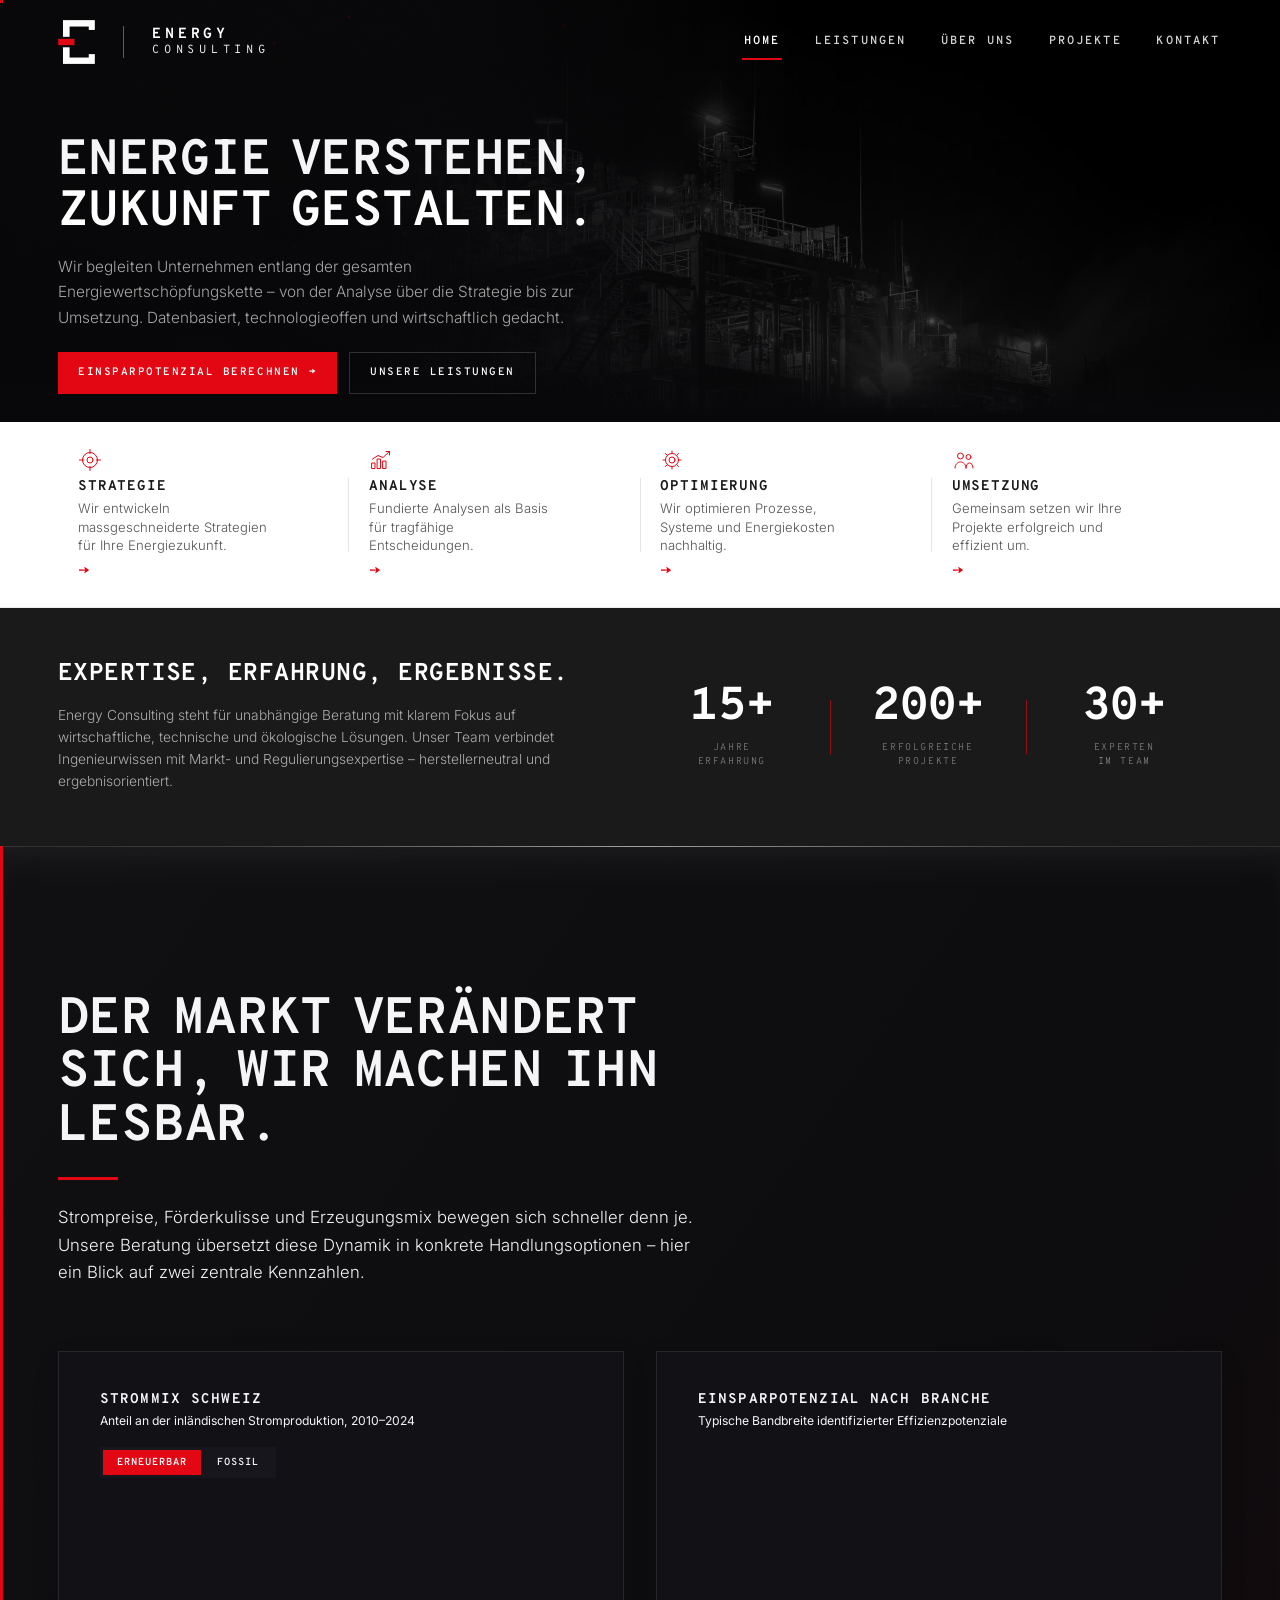
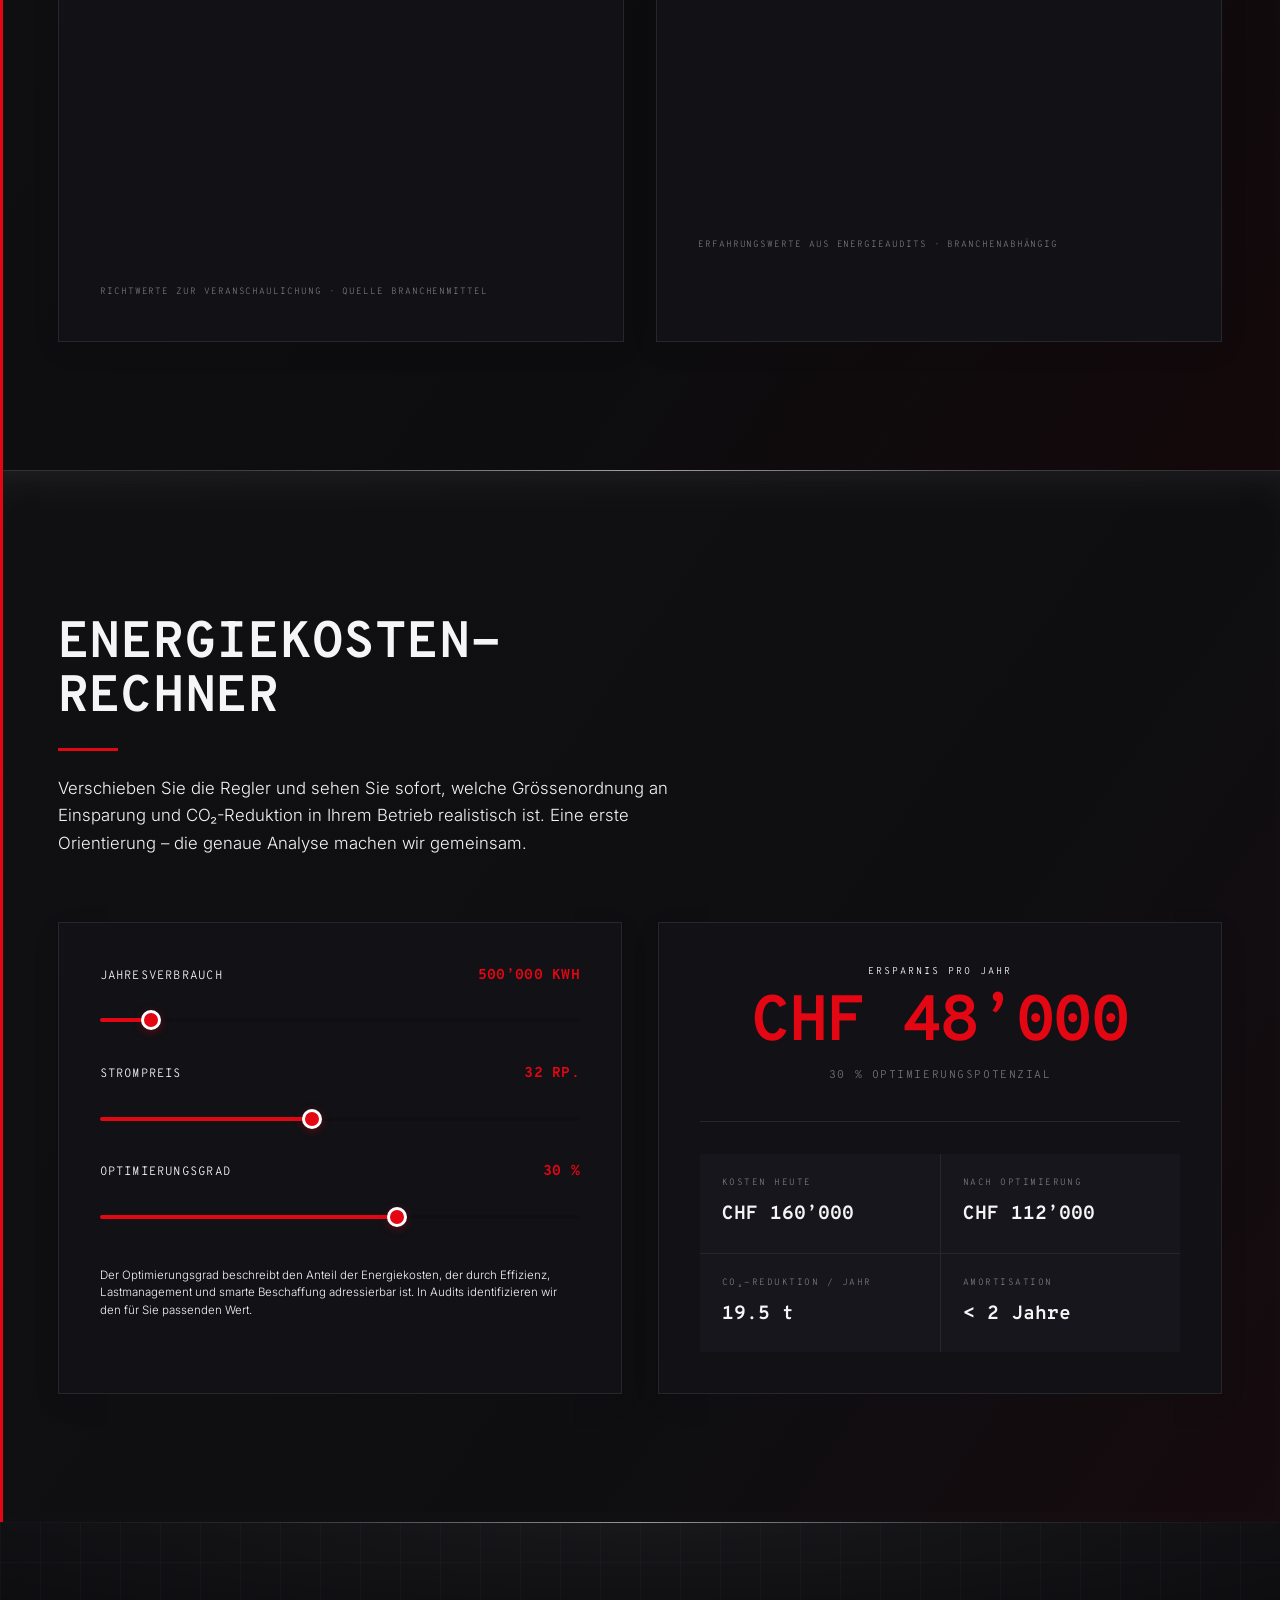
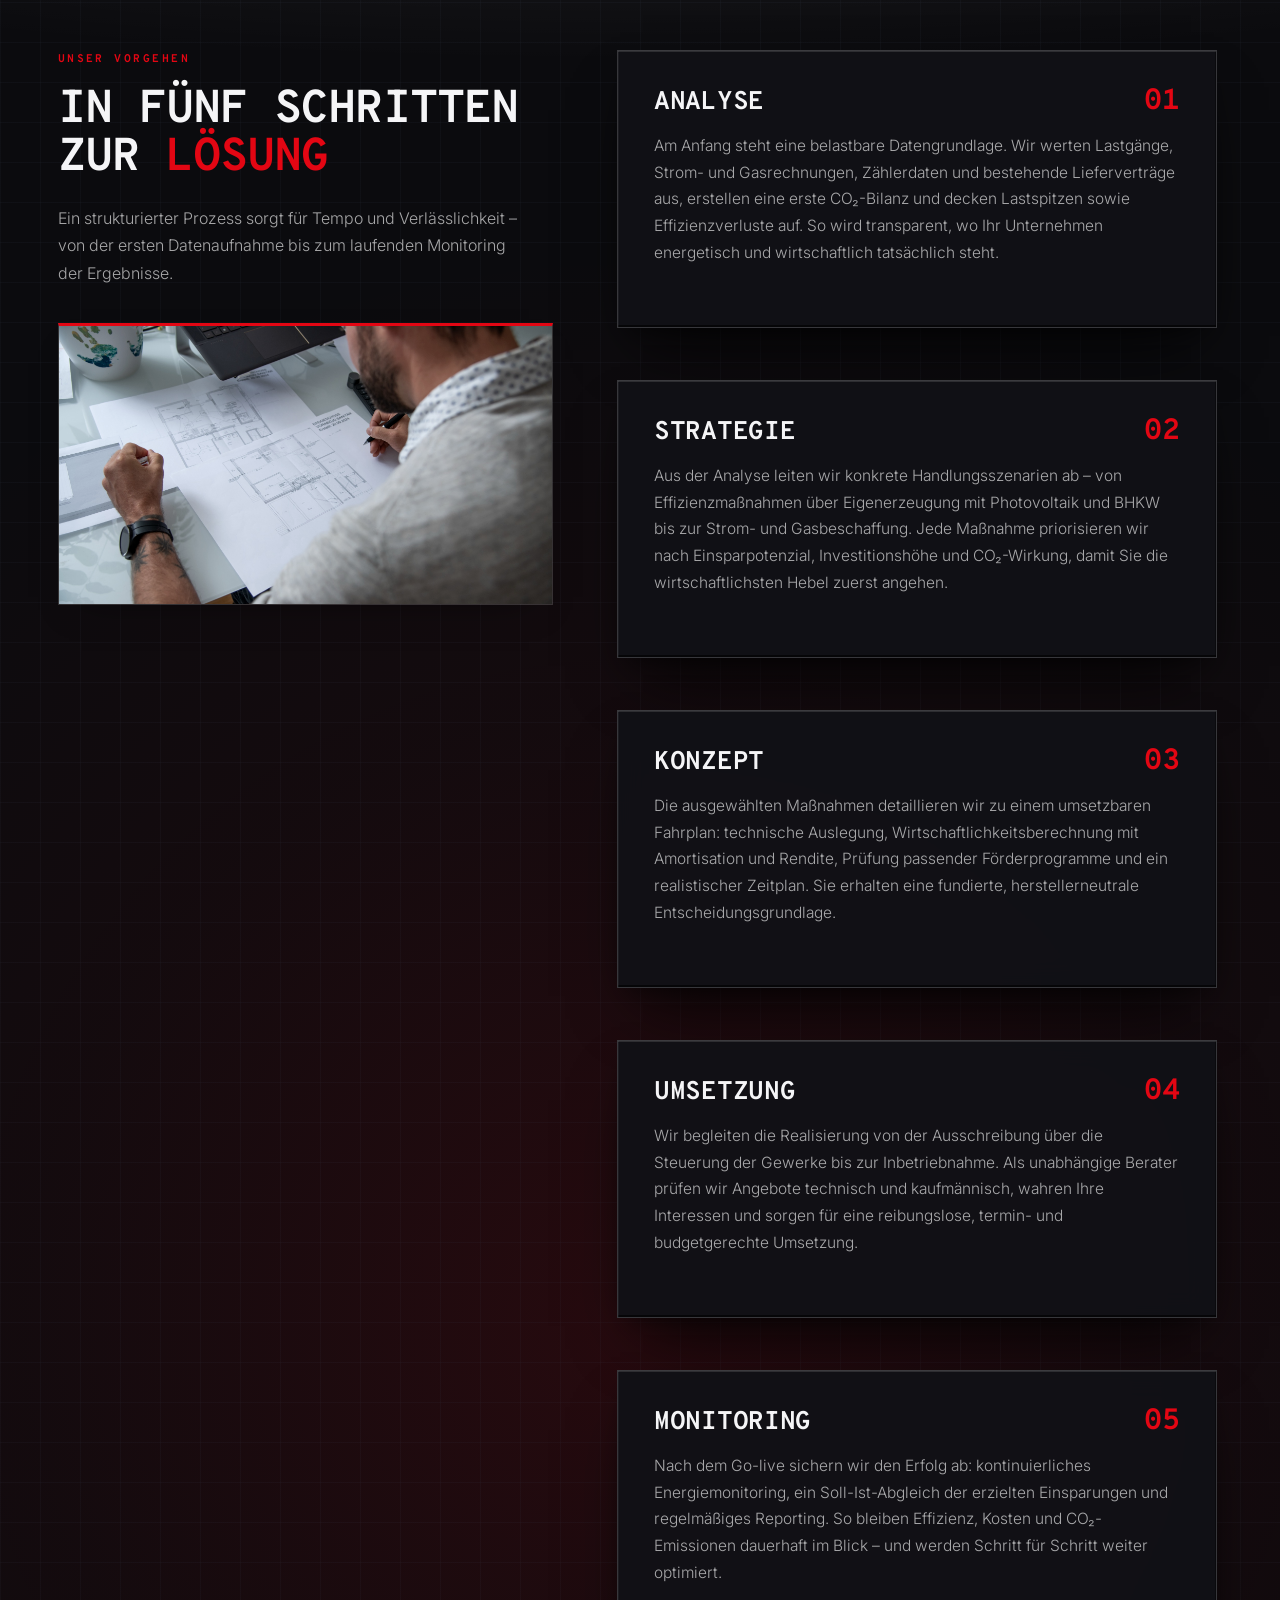
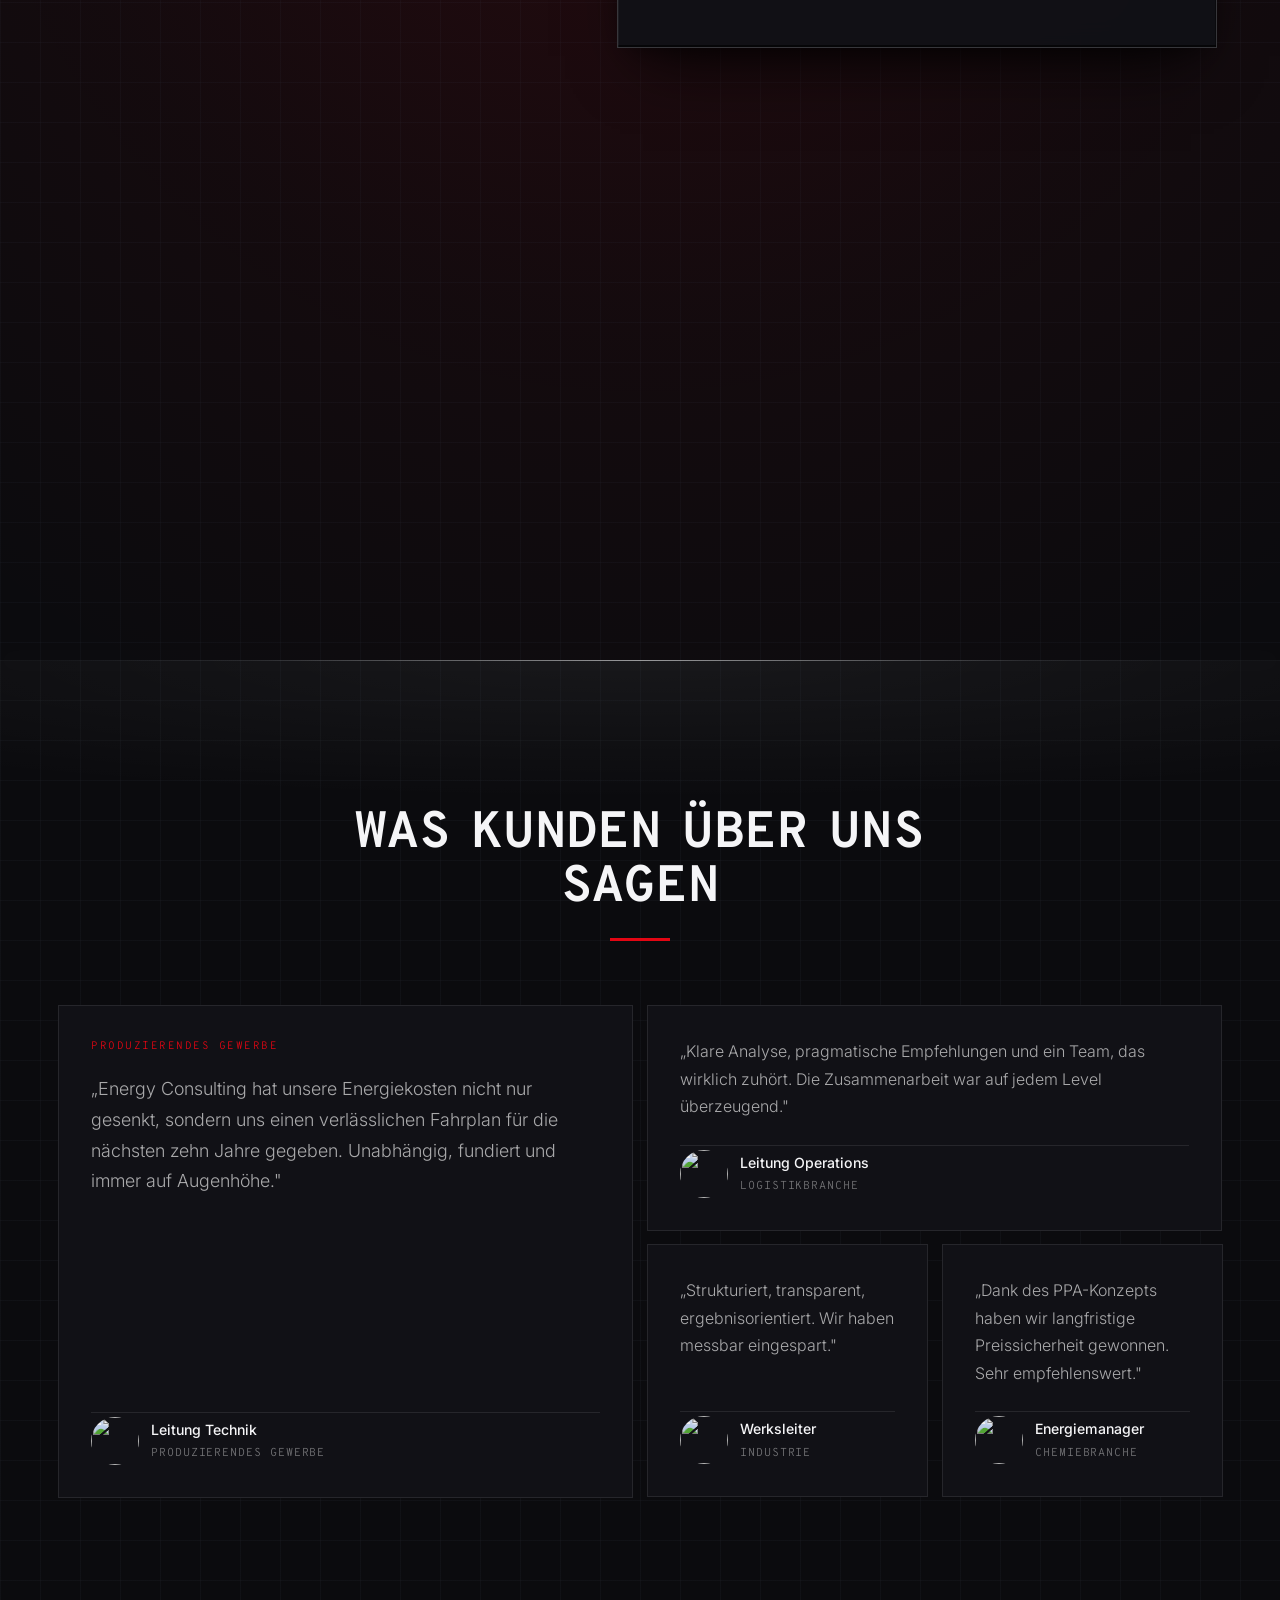
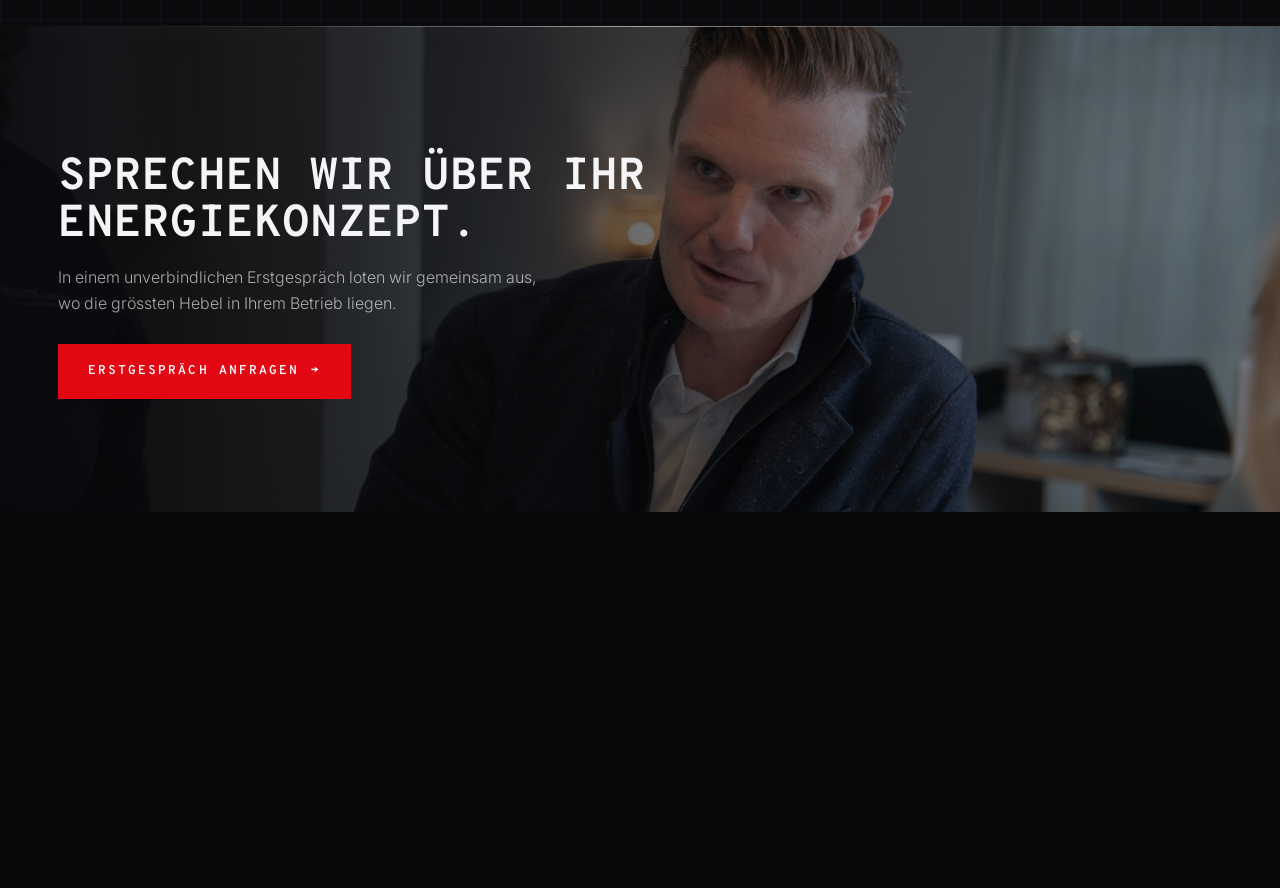
==== commit 3fee89de: "Grauer Streifen am Hero-Uebergang weg: Foto abgedunkelt + Dunkel-Verlauf vor weisser Leiste Co-Autho" ====
--- a/index.html
+++ b/index.html
@@ -12,7 +12,7 @@
 <link rel="icon" href="favicon.ico" sizes="any" />
 <link rel="icon" type="image/png" sizes="32x32" href="favicon-32.png" />
 <link rel="apple-touch-icon" href="favicon-180.png" />
-<link rel="stylesheet" href="styles.css?v=75" />
+<link rel="stylesheet" href="styles.css?v=76" />
 </head>
 <body>
 
@@ -377,5 +377,5 @@
 </footer>
 
 <script src="https://cdn.jsdelivr.net/npm/chart.js@4.4.1/dist/chart.umd.min.js"></script>
-<script src="app.js?v=75"></script></body>
+<script src="app.js?v=76"></script></body>
 </html>
--- a/styles.css
+++ b/styles.css
@@ -183,7 +183,7 @@
 /* Industrieanlage-Foto rechts, links ausgeblendet hinter dem Text (S/W + roter Hauch) */
 .hero__photo { position: absolute; inset: 0; z-index: 1; pointer-events: none;
   background: url("hero-refinery.jpg") center right / cover no-repeat;
-  filter: grayscale(1) contrast(1.06) brightness(0.6);
+  filter: grayscale(1) contrast(1.06) brightness(0.42);
   -webkit-mask-image: linear-gradient(90deg, transparent 0%, rgba(0,0,0,0.18) 34%, #000 64%);
   mask-image: linear-gradient(90deg, transparent 0%, rgba(0,0,0,0.18) 34%, #000 64%); }
 .hero__photo::after { display: none; }
@@ -1461,6 +1461,16 @@
   border-top: 1px solid rgba(0,0,0,0.08) !important;
   border-bottom: 1px solid rgba(0,0,0,0.08) !important;
 }
+/* Sauberer Übergang Hero → weisse Leiste: dunkler Verlauf deckt den grauen Foto-Rand ab */
+.pillars::before {
+  content: "";
+  position: absolute;
+  left: 0; right: 0; bottom: 100%;
+  height: clamp(70px, 11vh, 130px);
+  background: linear-gradient(to bottom, transparent 0%, var(--bg) 94%);
+  pointer-events: none;
+  z-index: 1;
+}
 .pillar           { color: var(--noir) !important; }
 .pillar h3        { color: var(--noir) !important; }
 .pillar p         { color: #555 !important; }
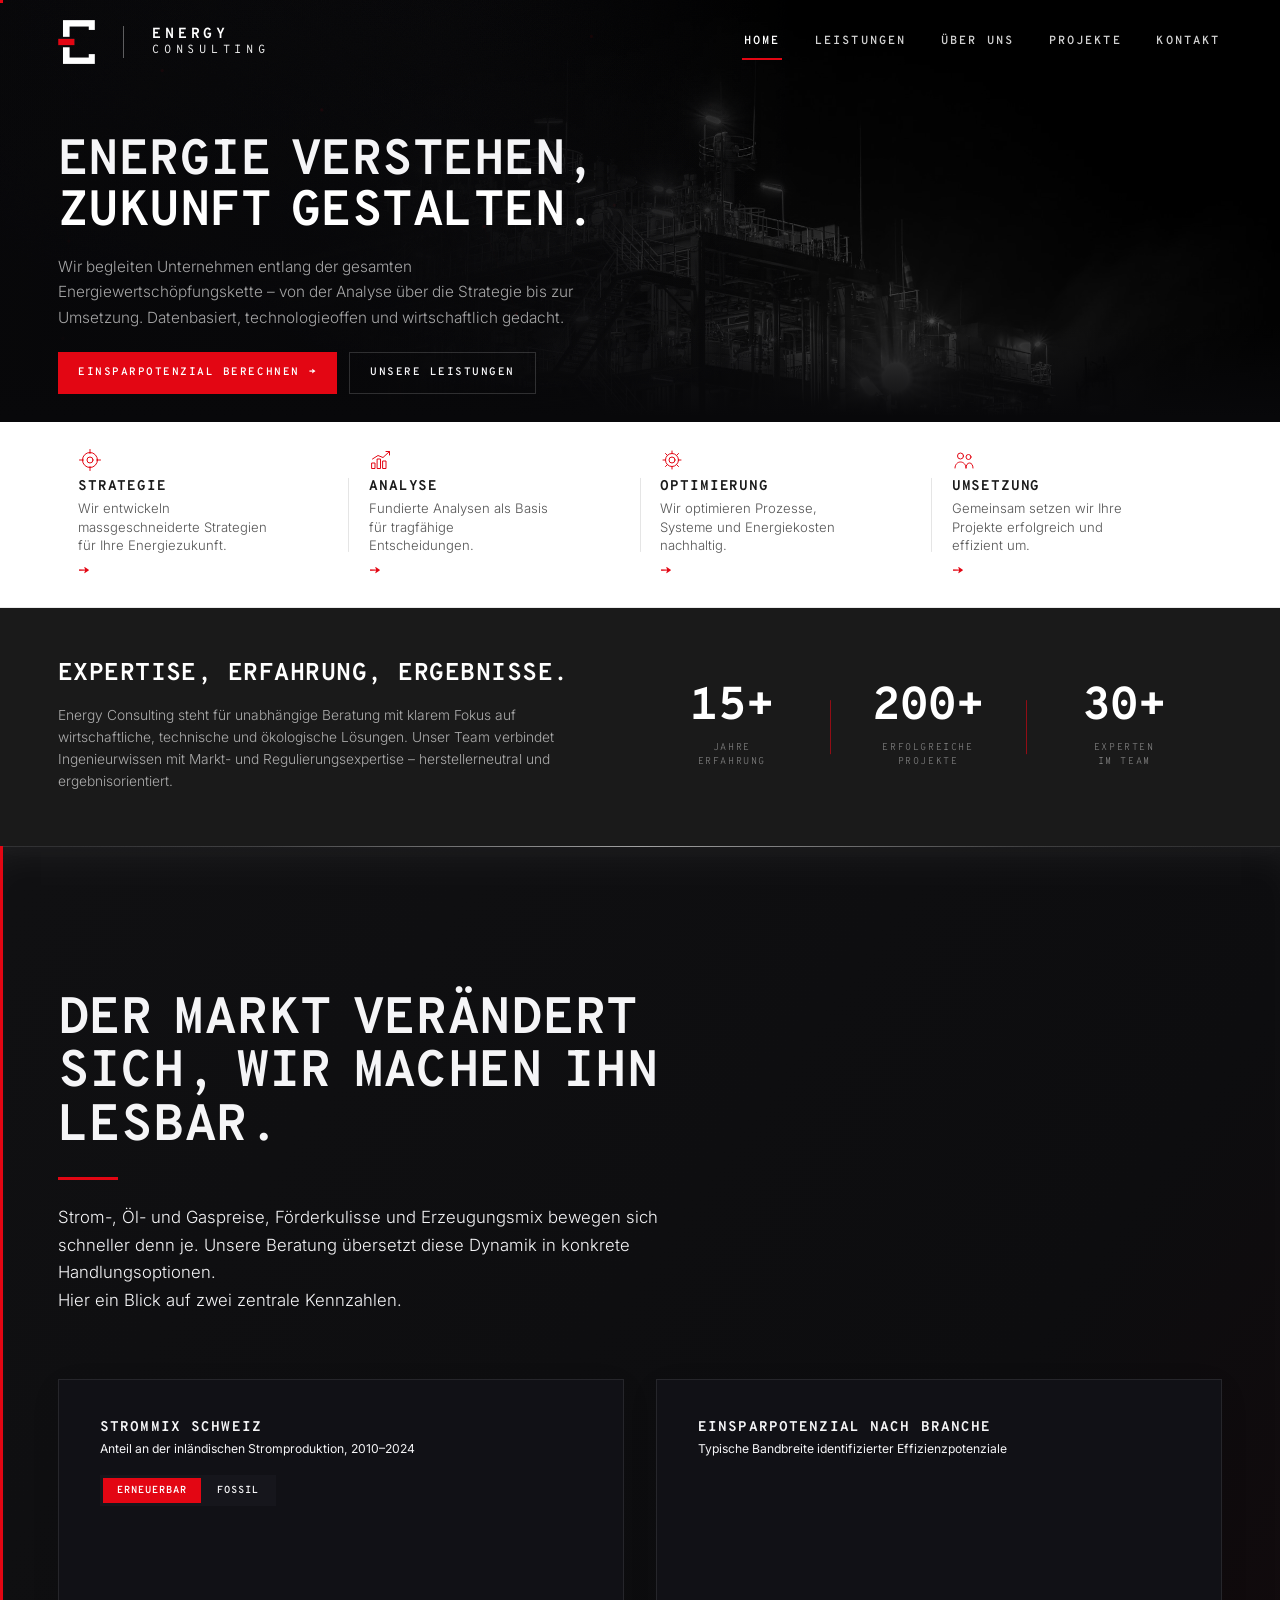
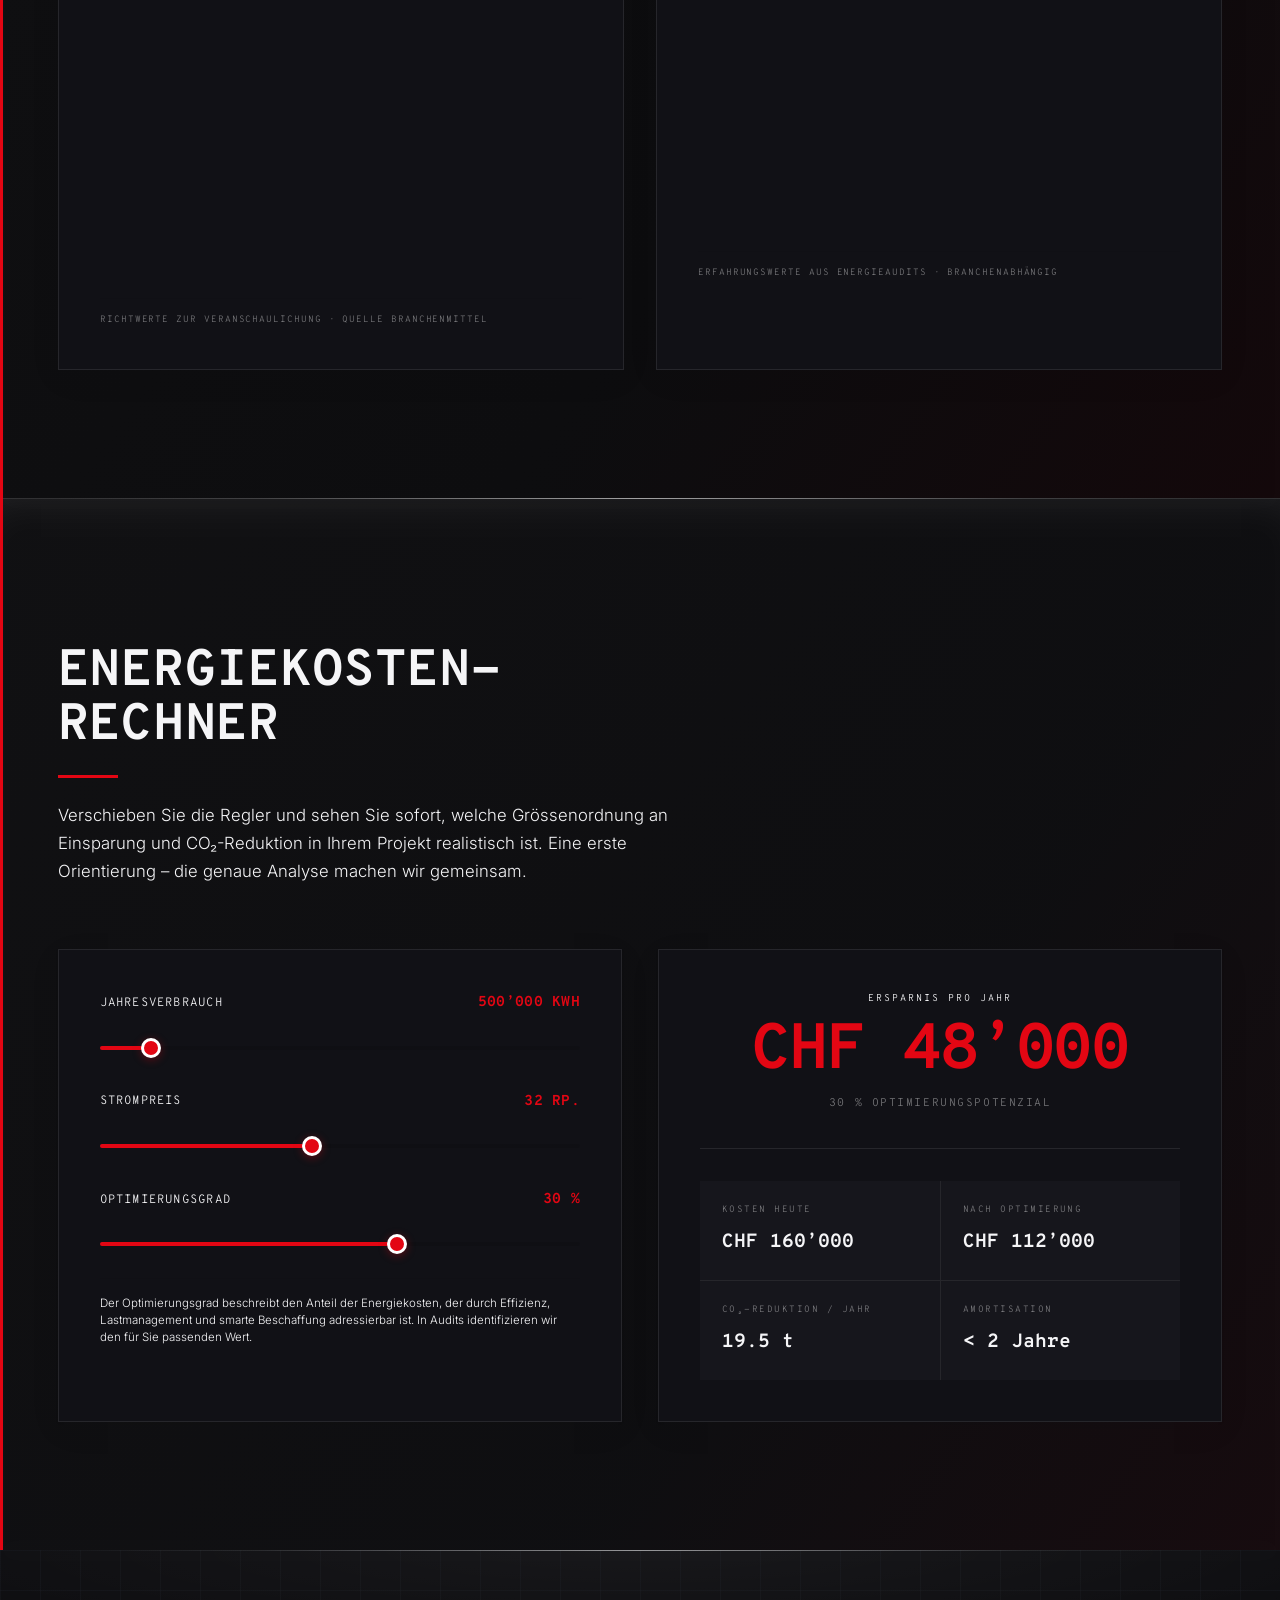
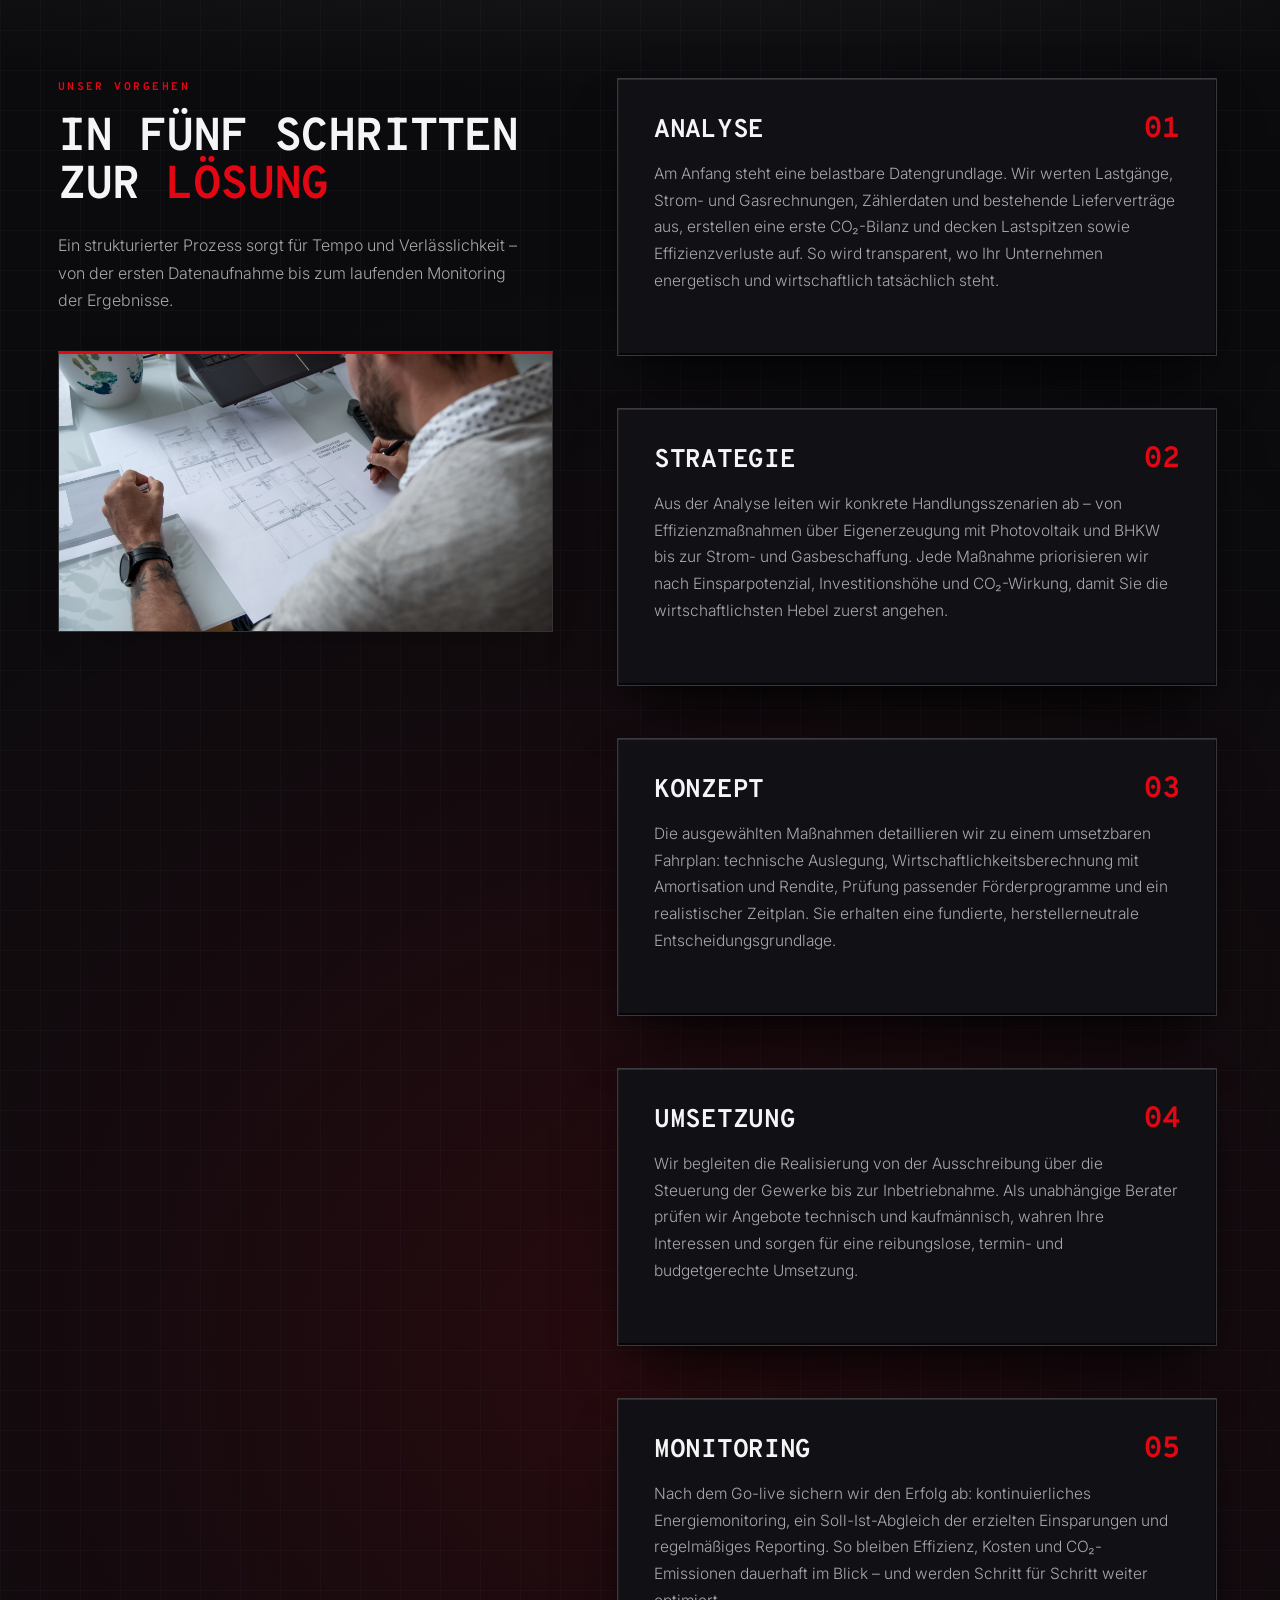
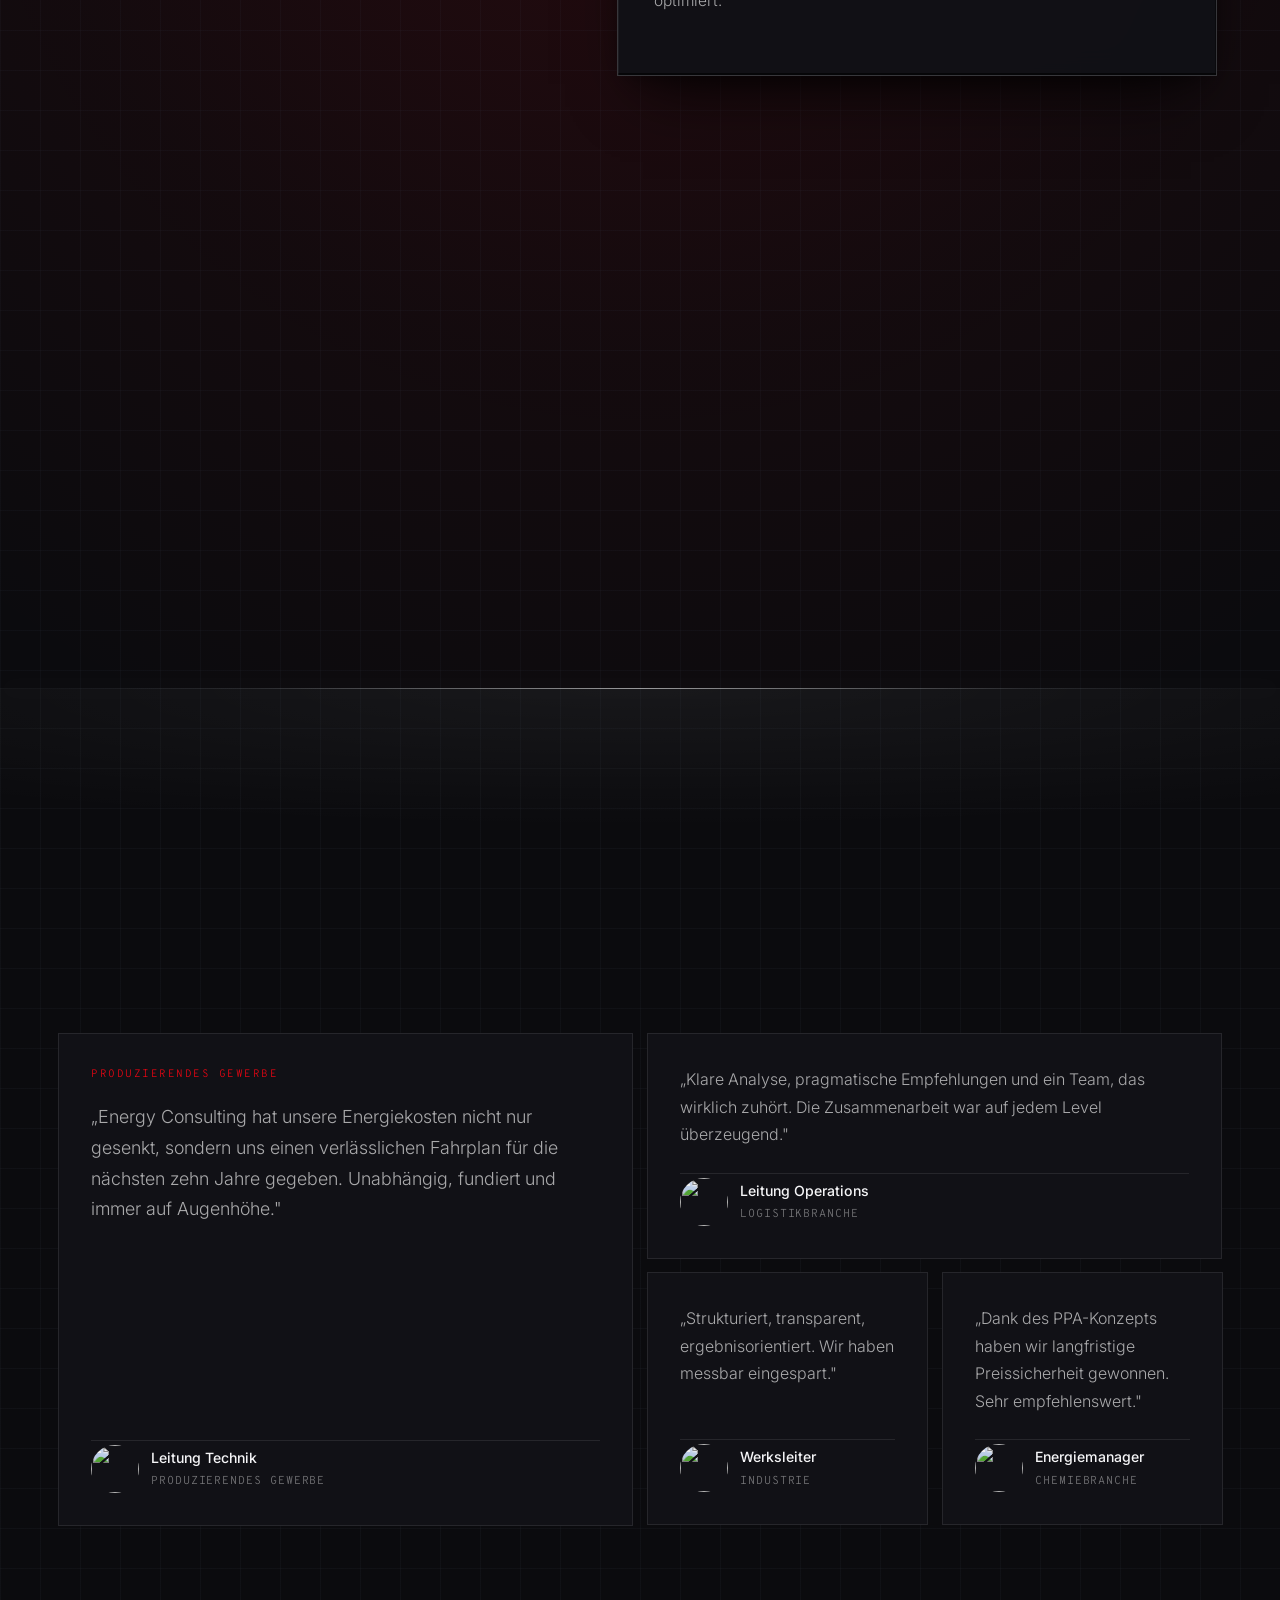
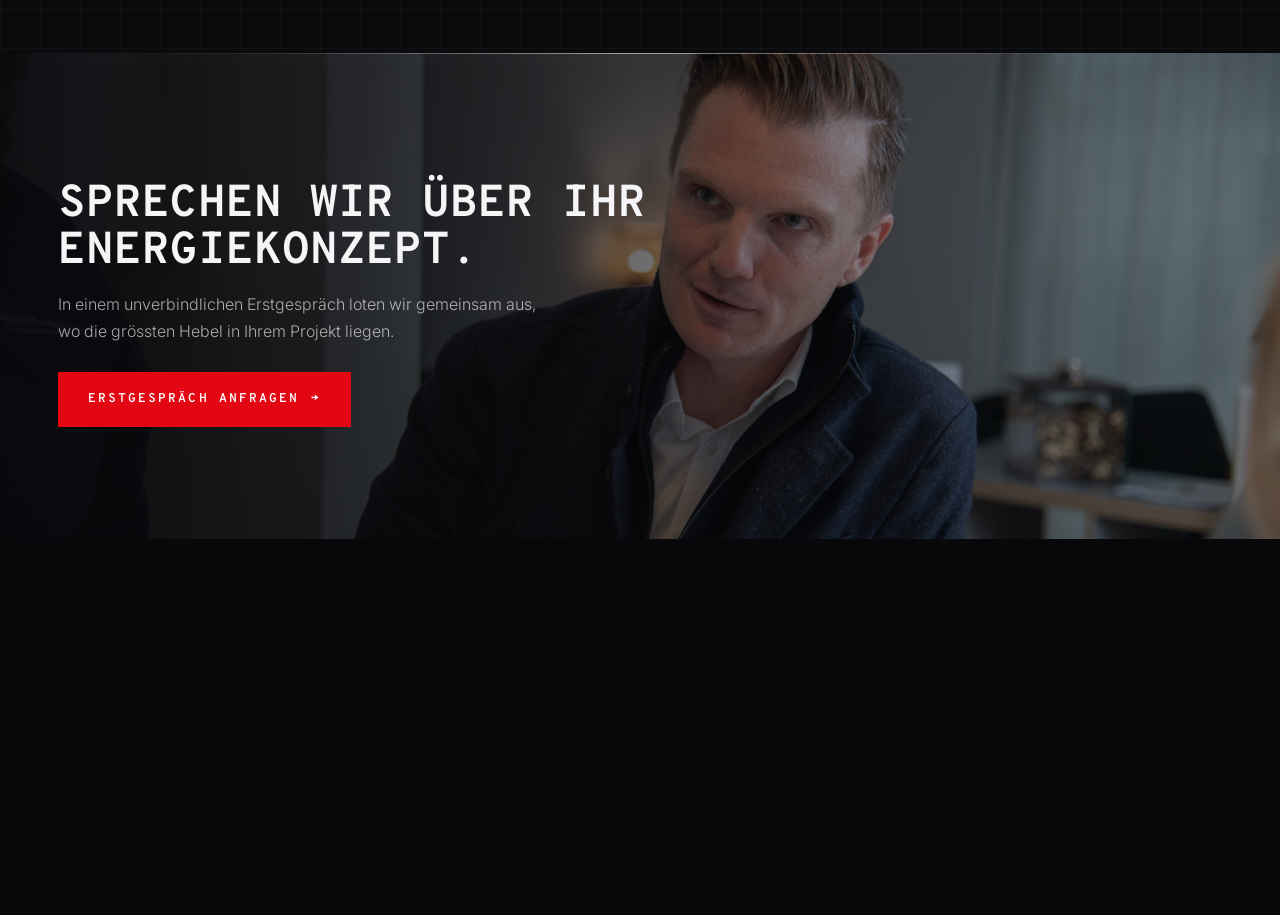
==== commit 65291a4d: "Markup index: Strom-/Oel-/Gaspreise, Absatz nach Handlungsoptionen, Betrieb->Projekt Co-Authored-By:" ====
--- a/index.html
+++ b/index.html
@@ -12,7 +12,7 @@
 <link rel="icon" href="favicon.ico" sizes="any" />
 <link rel="icon" type="image/png" sizes="32x32" href="favicon-32.png" />
 <link rel="apple-touch-icon" href="favicon-180.png" />
-<link rel="stylesheet" href="styles.css?v=76" />
+<link rel="stylesheet" href="styles.css?v=77" />
 </head>
 <body>
 
@@ -110,7 +110,8 @@
   <div class="wrap">
     <div class="sec-head reveal">      <h2>Der Markt verändert sich, wir machen ihn lesbar.</h2>
       <hr class="accent" />
-      <p>Strompreise, Förderkulisse und Erzeugungsmix bewegen sich schneller denn je. Unsere Beratung übersetzt diese Dynamik in konkrete Handlungsoptionen – hier ein Blick auf zwei zentrale Kennzahlen.</p>
+      <p>Strom-, Öl- und Gaspreise, Förderkulisse und Erzeugungsmix bewegen sich schneller denn je. Unsere Beratung übersetzt diese Dynamik in konkrete Handlungsoptionen.</p>
+      <p>Hier ein Blick auf zwei zentrale Kennzahlen.</p>
     </div>
     <div class="charts__grid">
       <div class="chart-card glass reveal">
@@ -148,7 +149,7 @@
   <div class="wrap">
     <div class="sec-head reveal">      <h2>Energiekosten-Rechner</h2>
       <hr class="accent" />
-      <p>Verschieben Sie die Regler und sehen Sie sofort, welche Grössenordnung an Einsparung und CO₂-Reduktion in Ihrem Betrieb realistisch ist. Eine erste Orientierung – die genaue Analyse machen wir gemeinsam.</p>
+      <p>Verschieben Sie die Regler und sehen Sie sofort, welche Grössenordnung an Einsparung und CO₂-Reduktion in Ihrem Projekt realistisch ist. Eine erste Orientierung – die genaue Analyse machen wir gemeinsam.</p>
     </div>
 
     <div class="calc reveal" id="calc">
@@ -329,7 +330,7 @@
     <div class="cta-people__content">
       <div class="cta-band reveal">
         <div>          <h2 style="margin-top:16px">Sprechen wir über Ihr Energiekonzept.</h2>
-          <p>In einem unverbindlichen Erstgespräch loten wir gemeinsam aus, wo die grössten Hebel in Ihrem Betrieb liegen.</p>
+          <p>In einem unverbindlichen Erstgespräch loten wir gemeinsam aus, wo die grössten Hebel in Ihrem Projekt liegen.</p>
         </div>
         <a href="kontakt.html" class="btn">Erstgespräch anfragen <span class="arr" aria-hidden="true">→</span></a>
       </div>
@@ -377,5 +378,5 @@
 </footer>
 
 <script src="https://cdn.jsdelivr.net/npm/chart.js@4.4.1/dist/chart.umd.min.js"></script>
-<script src="app.js?v=76"></script></body>
+<script src="app.js?v=77"></script></body>
 </html>
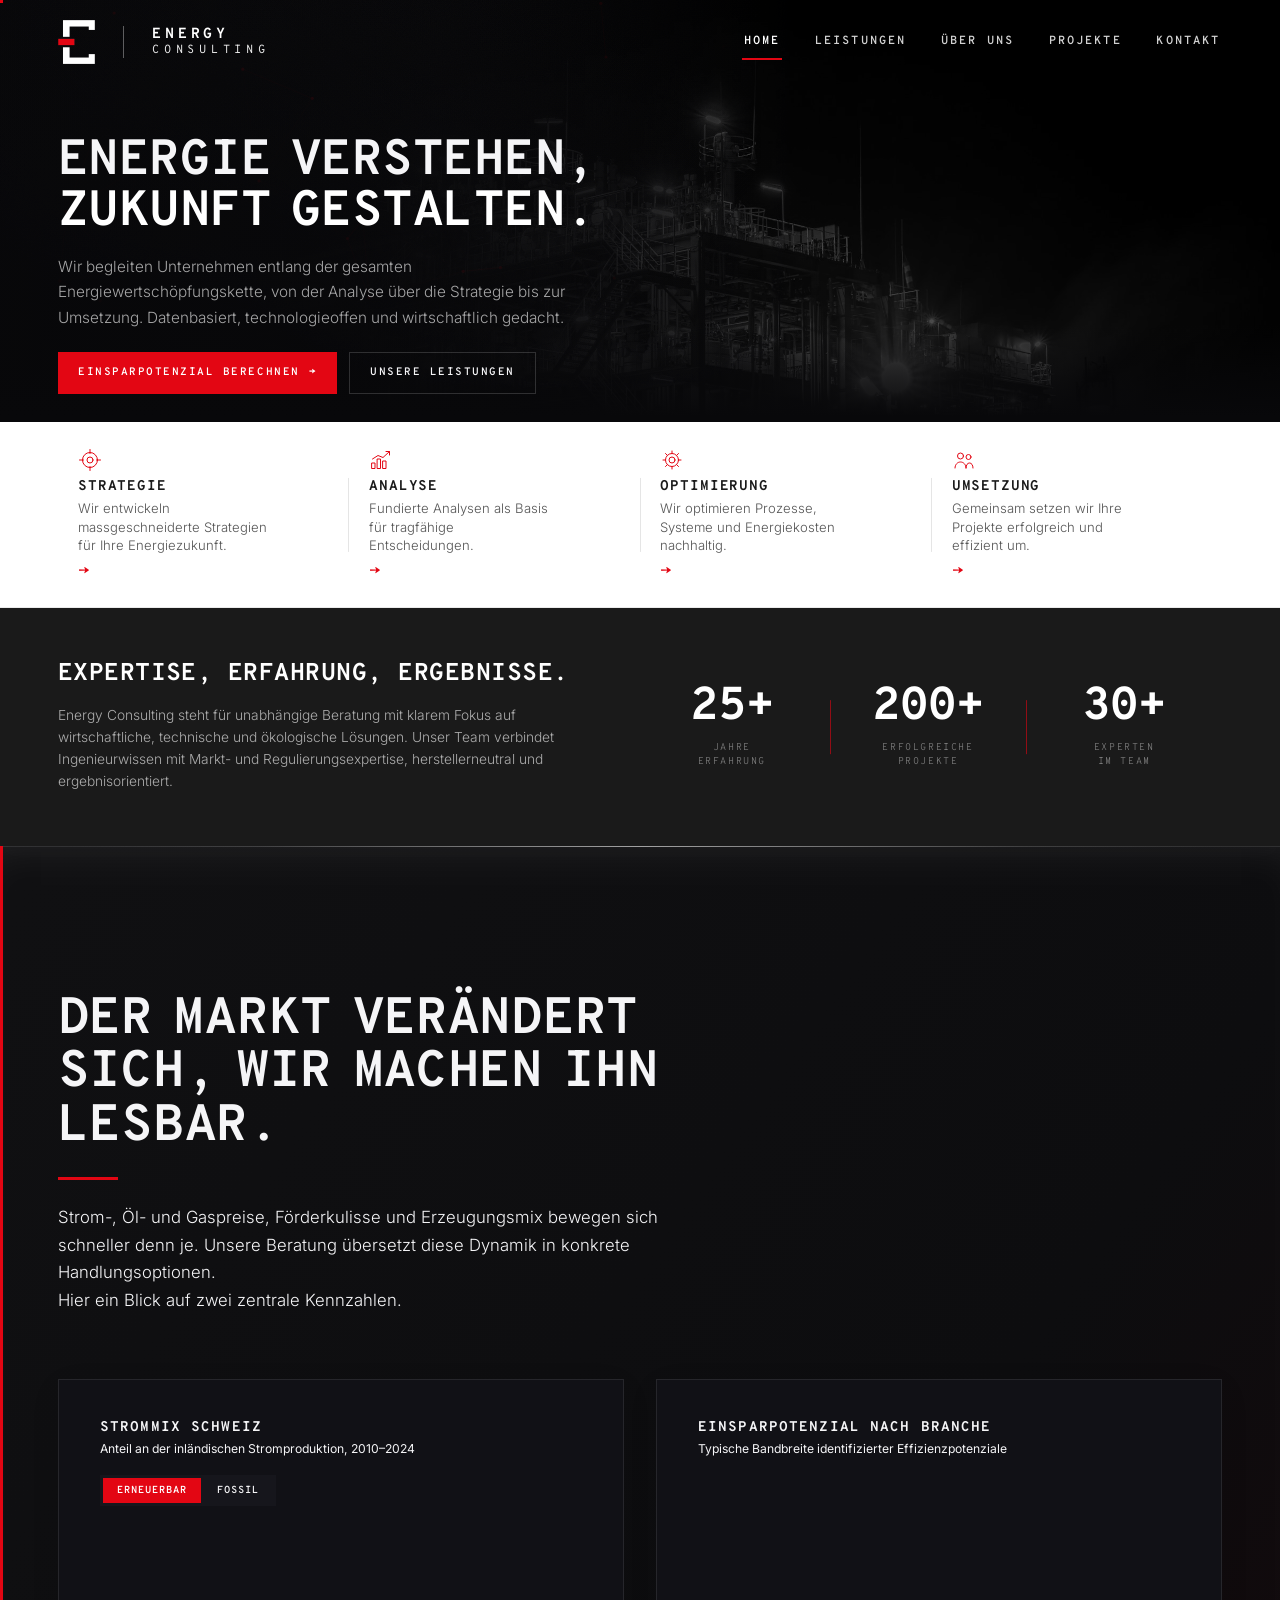
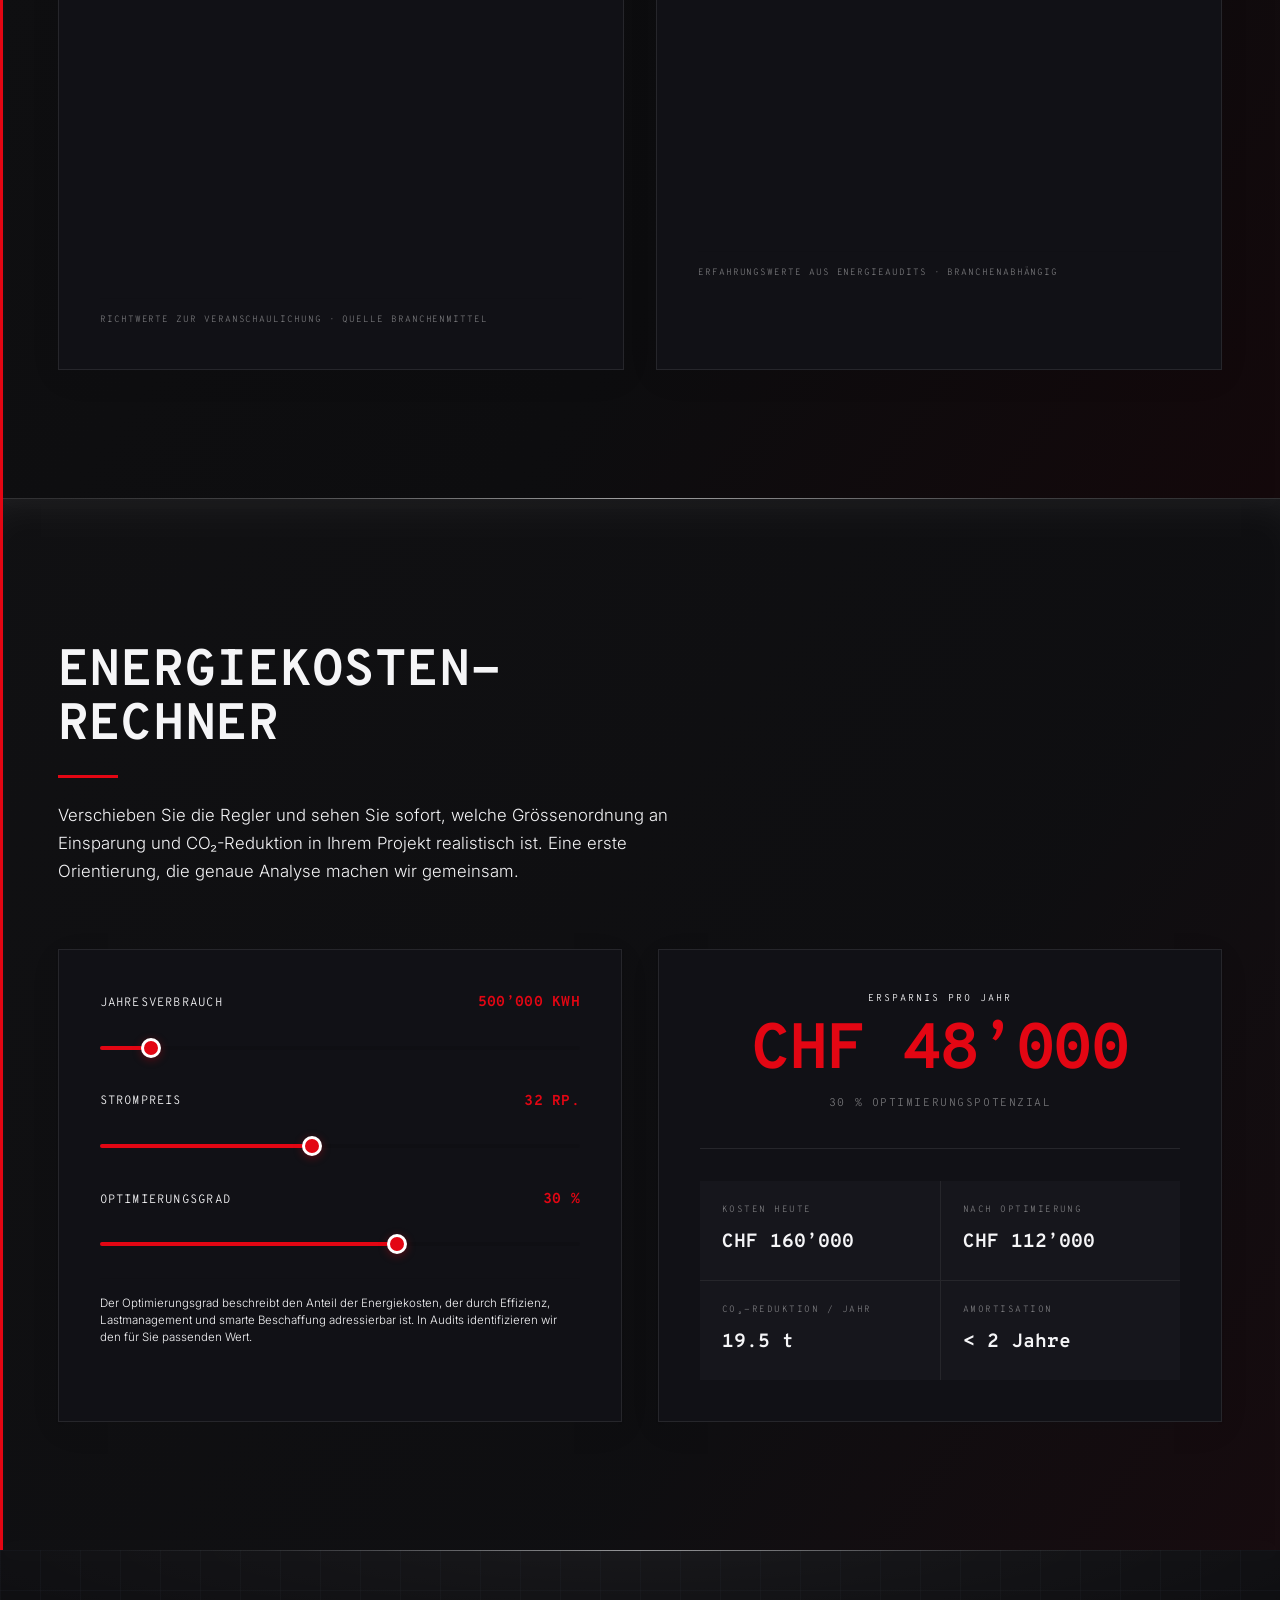
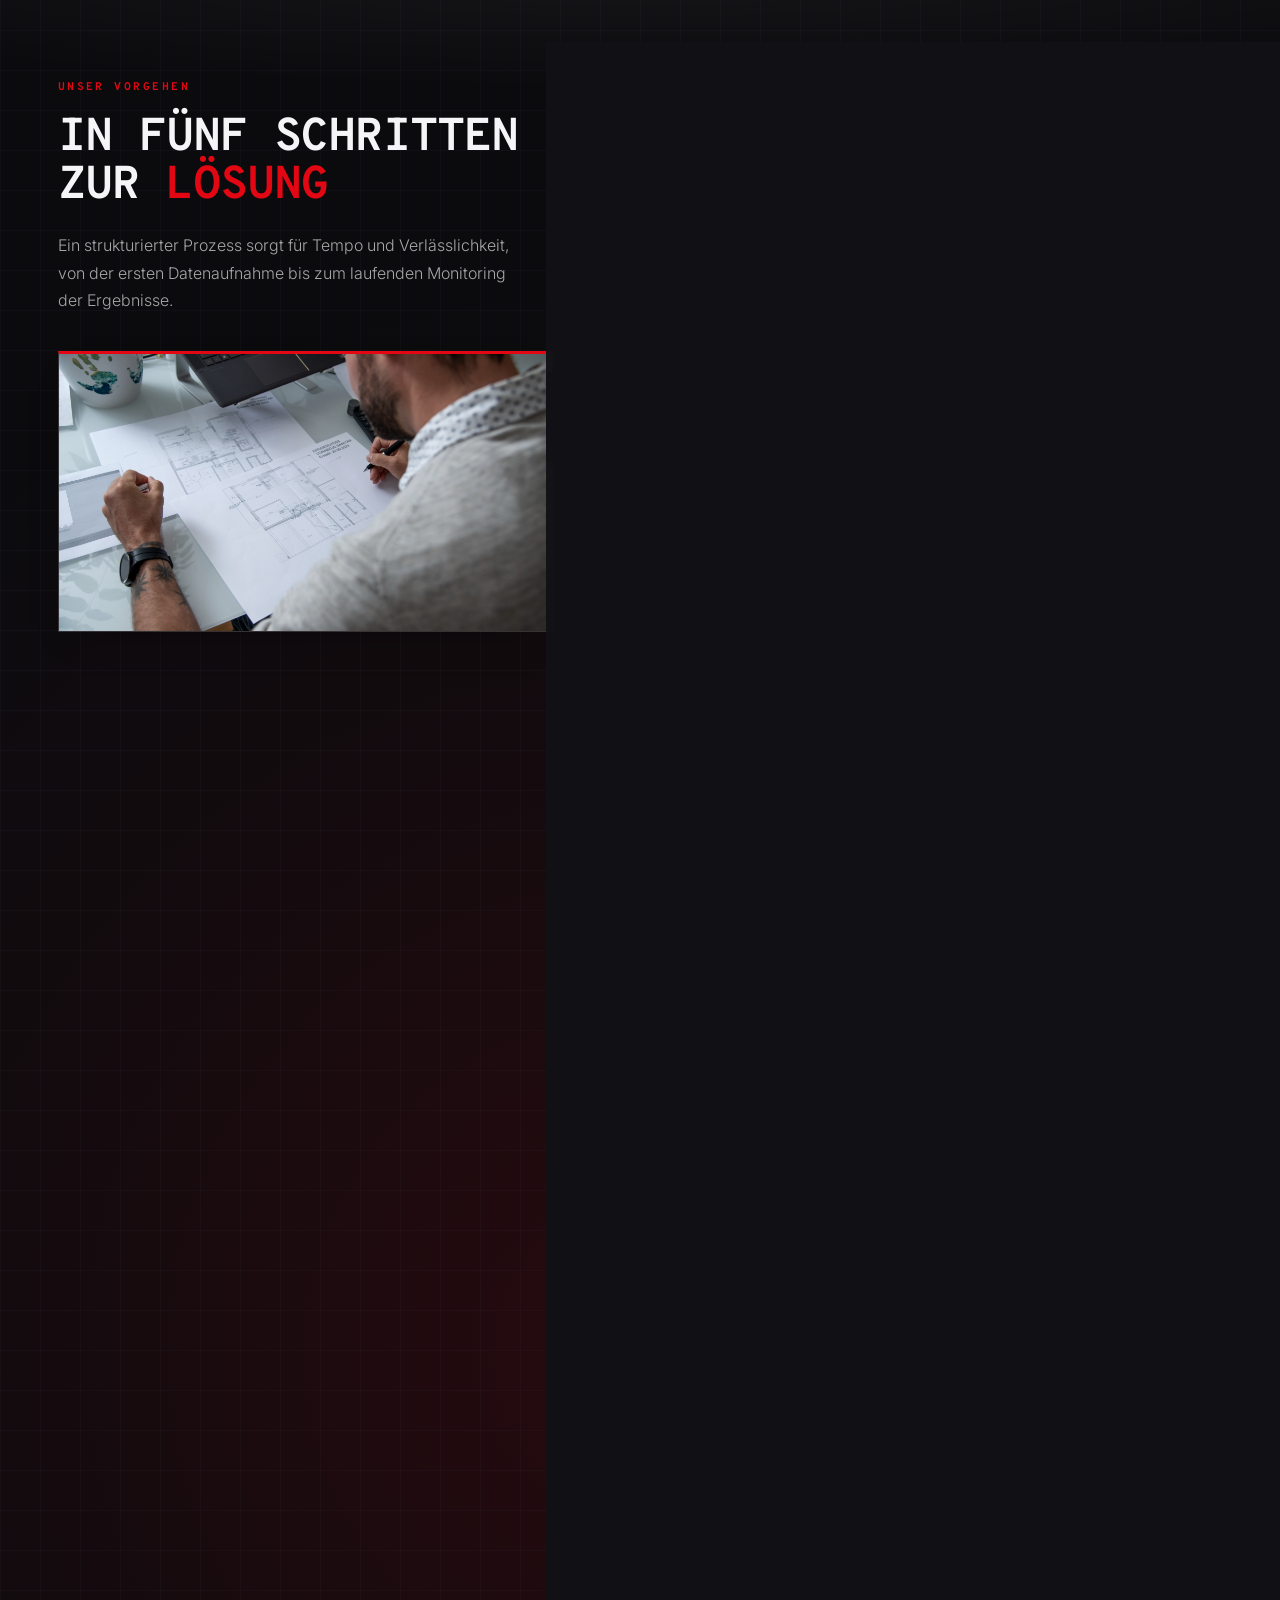
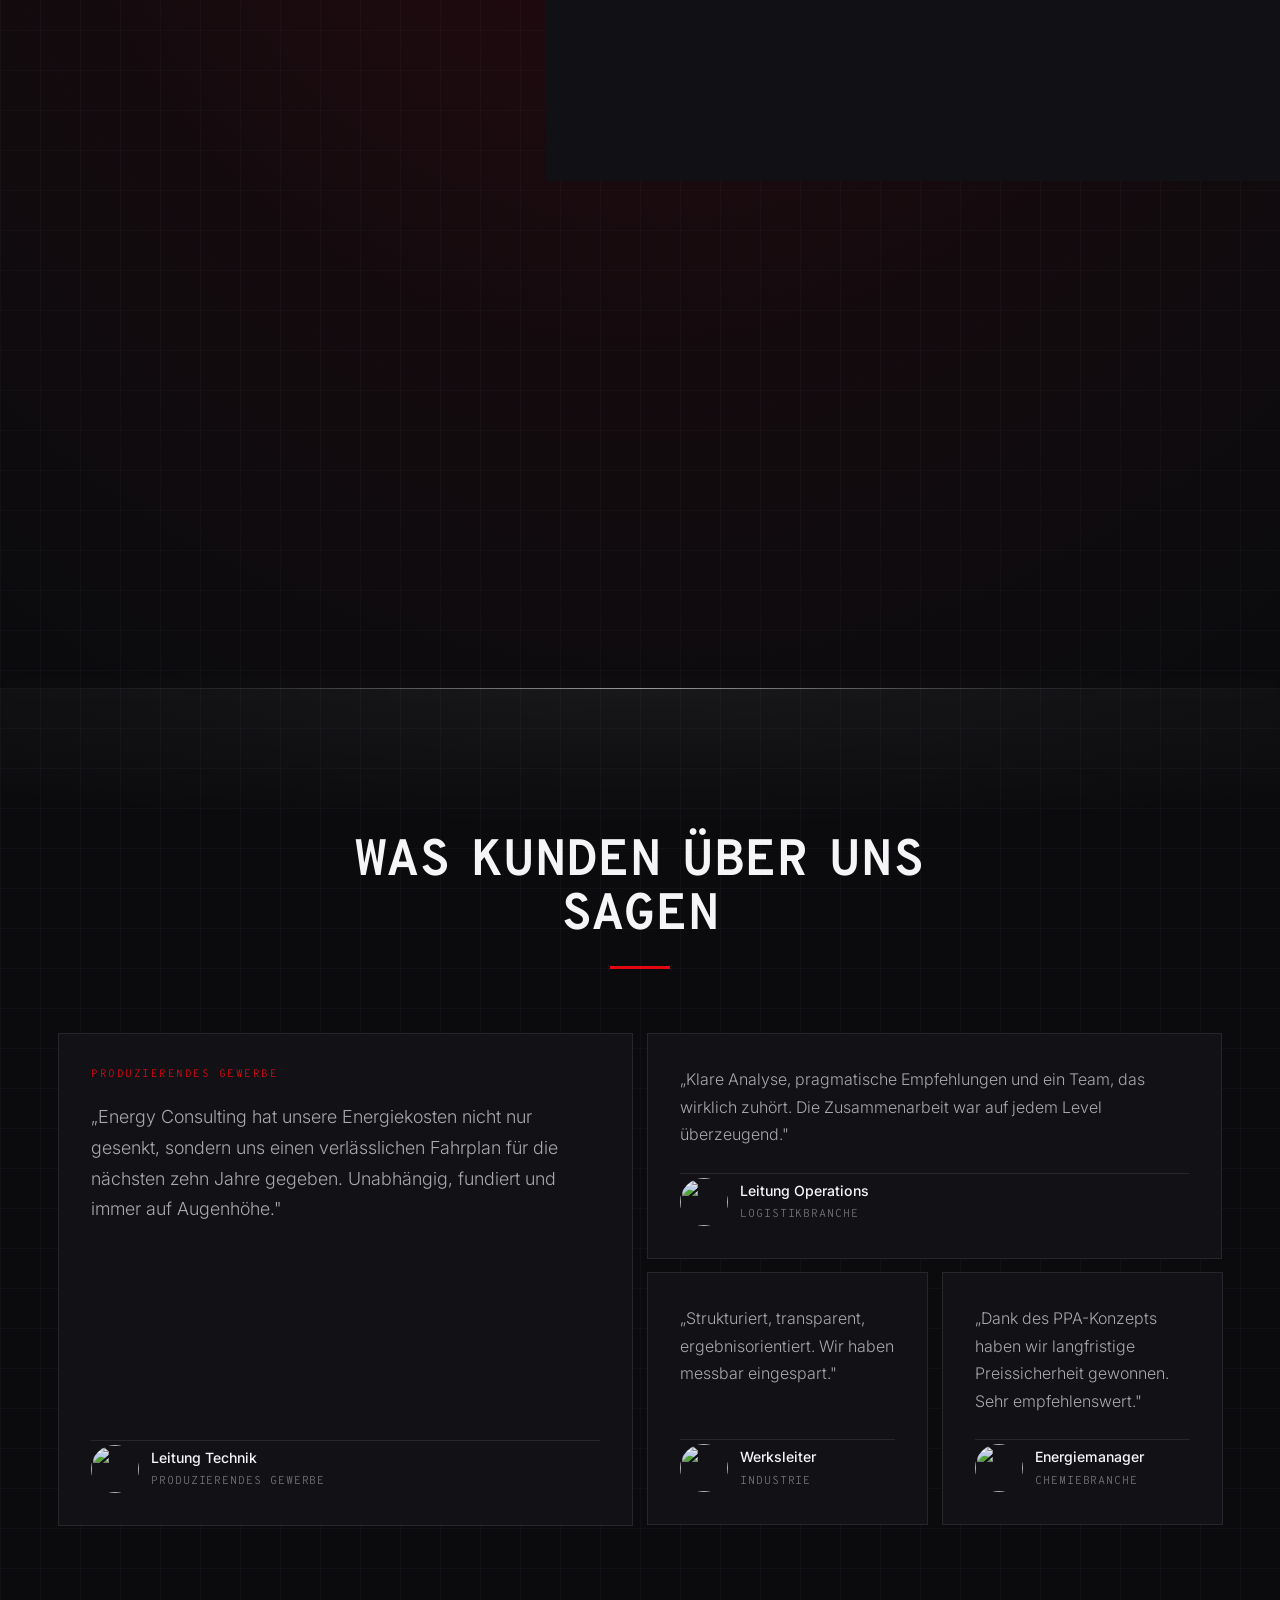
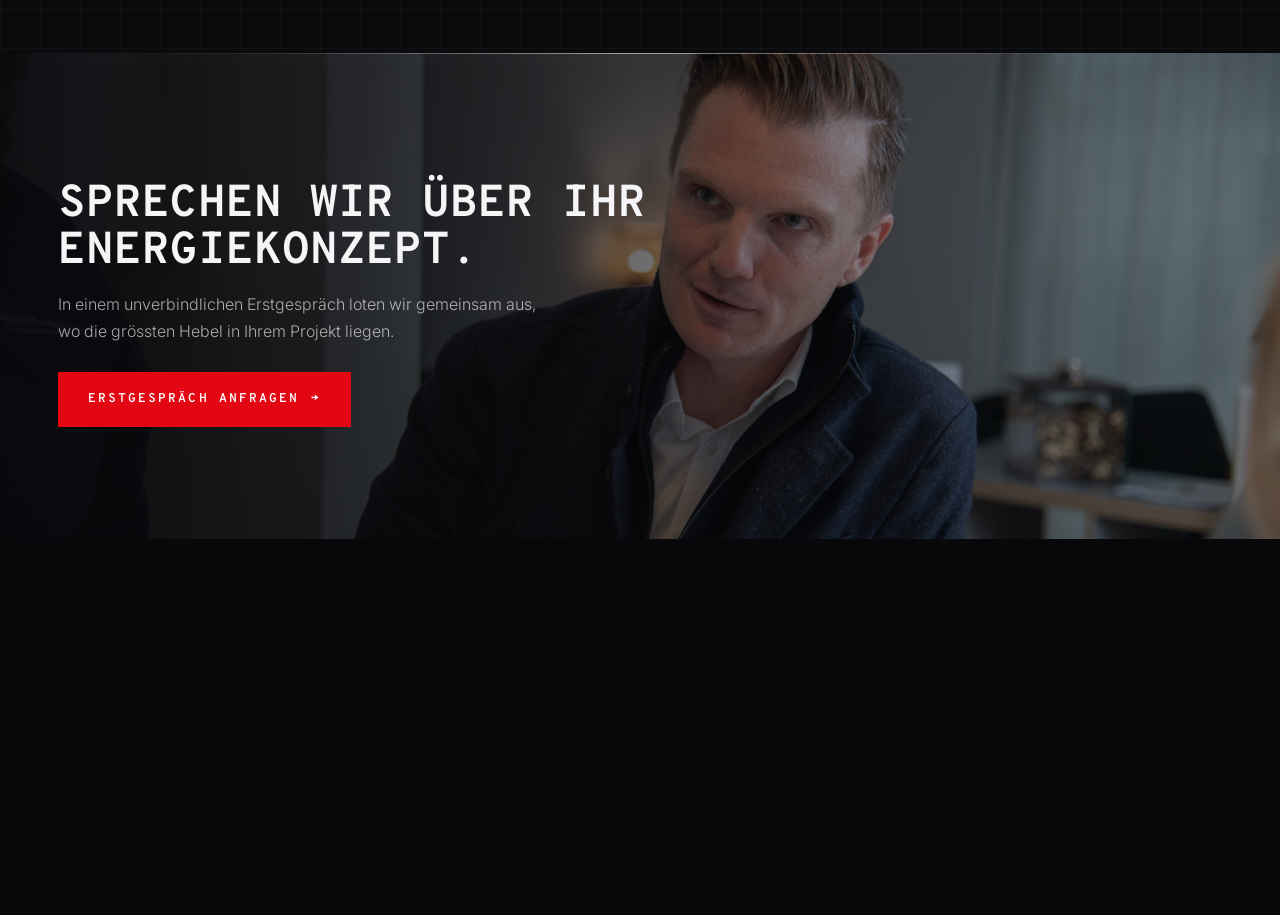
==== commit 7e1c596f: "Markup: Kunden-Adresse, 25 Jahre, Bindestrich->Komma, echte Projekte, Oeffnungszeiten Co-Authored-By" ====
--- a/index.html
+++ b/index.html
@@ -4,7 +4,7 @@
 <meta charset="UTF-8" />
 <meta name="viewport" content="width=device-width, initial-scale=1" />
 <title>Energy Consulting — Energie verstehen, Zukunft gestalten.</title>
-<meta name="description" content="Energy Consulting berät Unternehmen entlang der gesamten Energiewertschöpfungskette – strategisch, technisch und wirtschaftlich. Interaktive Analysen, Projekte und Energiekosten-Rechner." />
+<meta name="description" content="Energy Consulting berät Unternehmen entlang der gesamten Energiewertschöpfungskette, strategisch, technisch und wirtschaftlich. Interaktive Analysen, Projekte und Energiekosten-Rechner." />
 
 <link rel="preconnect" href="https://fonts.googleapis.com" />
 <link rel="preconnect" href="https://fonts.gstatic.com" crossorigin />
@@ -12,7 +12,7 @@
 <link rel="icon" href="favicon.ico" sizes="any" />
 <link rel="icon" type="image/png" sizes="32x32" href="favicon-32.png" />
 <link rel="apple-touch-icon" href="favicon-180.png" />
-<link rel="stylesheet" href="styles.css?v=77" />
+<link rel="stylesheet" href="styles.css?v=78" />
 </head>
 <body>
 
@@ -47,7 +47,7 @@
         <span class="ln"><span>Energie verstehen,</span></span>
         <span class="ln"><span class="grad-text">Zukunft gestalten.</span></span>
       </h1>
-      <p class="lead">Wir begleiten Unternehmen entlang der gesamten Energiewertschöpfungskette – von der Analyse über die Strategie bis zur Umsetzung. Datenbasiert, technologieoffen und wirtschaftlich gedacht.</p>
+      <p class="lead">Wir begleiten Unternehmen entlang der gesamten Energiewertschöpfungskette, von der Analyse über die Strategie bis zur Umsetzung. Datenbasiert, technologieoffen und wirtschaftlich gedacht.</p>
       <div class="hero__cta">
         <a href="#rechner" class="btn">Einsparpotenzial berechnen <span class="arr" aria-hidden="true">→</span></a>
         <a href="leistungen.html" class="btn btn--ghost">Unsere Leistungen</a>
@@ -90,10 +90,10 @@
     <div class="wrap expertise__grid">
       <div class="expertise__lead">
         <h2 class="expertise__title">Expertise, Erfahrung, Ergebnisse.</h2>
-        <p>Energy Consulting steht für unabhängige Beratung mit klarem Fokus auf wirtschaftliche, technische und ökologische Lösungen. Unser Team verbindet Ingenieurwissen mit Markt- und Regulierungsexpertise – herstellerneutral und ergebnisorientiert.</p>
+        <p>Energy Consulting steht für unabhängige Beratung mit klarem Fokus auf wirtschaftliche, technische und ökologische Lösungen. Unser Team verbindet Ingenieurwissen mit Markt- und Regulierungsexpertise, herstellerneutral und ergebnisorientiert.</p>
       </div>
       <div class="expertise__figures">
-        <div class="ef"><span class="ef__n"><span data-count="15" data-suffix="+">0</span></span><span class="ef__t">Jahre<br>Erfahrung</span></div>
+        <div class="ef"><span class="ef__n"><span data-count="25" data-suffix="+">0</span></span><span class="ef__t">Jahre<br>Erfahrung</span></div>
         <div class="ef"><span class="ef__n"><span data-count="200" data-suffix="+">0</span></span><span class="ef__t">Erfolgreiche<br>Projekte</span></div>
         <div class="ef"><span class="ef__n"><span data-count="30" data-suffix="+">0</span></span><span class="ef__t">Experten<br>im Team</span></div>
       </div>
@@ -149,7 +149,7 @@
   <div class="wrap">
     <div class="sec-head reveal">      <h2>Energiekosten-Rechner</h2>
       <hr class="accent" />
-      <p>Verschieben Sie die Regler und sehen Sie sofort, welche Grössenordnung an Einsparung und CO₂-Reduktion in Ihrem Projekt realistisch ist. Eine erste Orientierung – die genaue Analyse machen wir gemeinsam.</p>
+      <p>Verschieben Sie die Regler und sehen Sie sofort, welche Grössenordnung an Einsparung und CO₂-Reduktion in Ihrem Projekt realistisch ist. Eine erste Orientierung, die genaue Analyse machen wir gemeinsam.</p>
     </div>
 
     <div class="calc reveal" id="calc">
@@ -206,8 +206,8 @@
     <div class="proc-intro">
       <h5 class="proc-eyebrow">Unser Vorgehen</h5>
       <h2>In fünf Schritten zur <span class="accent-text">Lösung</span></h2>
-      <p>Ein strukturierter Prozess sorgt für Tempo und Verlässlichkeit – von der ersten Datenaufnahme bis zum laufenden Monitoring der Ergebnisse.</p>
-      <div class="proc-intro__img"><img src="foto-11.jpg" alt="Energieberatung – Planung am Schreibtisch" loading="lazy" /></div>
+      <p>Ein strukturierter Prozess sorgt für Tempo und Verlässlichkeit, von der ersten Datenaufnahme bis zum laufenden Monitoring der Ergebnisse.</p>
+      <div class="proc-intro__img"><img src="foto-11.jpg" alt="Energieberatung, Planung am Schreibtisch" loading="lazy" /></div>
     </div>
     <div class="proc-stack">
       <article class="proc-card" style="--i:0">
@@ -216,7 +216,7 @@
       </article>
       <article class="proc-card" style="--i:1">
         <div class="proc-card__head"><h3>Strategie</h3><span class="proc-no">02</span></div>
-        <p>Aus der Analyse leiten wir konkrete Handlungsszenarien ab – von Effizienzmaßnahmen über Eigenerzeugung mit Photovoltaik und BHKW bis zur Strom- und Gasbeschaffung. Jede Maßnahme priorisieren wir nach Einsparpotenzial, Investitionshöhe und CO₂-Wirkung, damit Sie die wirtschaftlichsten Hebel zuerst angehen.</p>
+        <p>Aus der Analyse leiten wir konkrete Handlungsszenarien ab, von Effizienzmaßnahmen über Eigenerzeugung mit Photovoltaik und BHKW bis zur Strom- und Gasbeschaffung. Jede Maßnahme priorisieren wir nach Einsparpotenzial, Investitionshöhe und CO₂-Wirkung, damit Sie die wirtschaftlichsten Hebel zuerst angehen.</p>
       </article>
       <article class="proc-card" style="--i:2">
         <div class="proc-card__head"><h3>Konzept</h3><span class="proc-no">03</span></div>
@@ -228,7 +228,7 @@
       </article>
       <article class="proc-card" style="--i:4">
         <div class="proc-card__head"><h3>Monitoring</h3><span class="proc-no">05</span></div>
-        <p>Nach dem Go-live sichern wir den Erfolg ab: kontinuierliches Energiemonitoring, ein Soll-Ist-Abgleich der erzielten Einsparungen und regelmäßiges Reporting. So bleiben Effizienz, Kosten und CO₂-Emissionen dauerhaft im Blick – und werden Schritt für Schritt weiter optimiert.</p>
+        <p>Nach dem Go-live sichern wir den Erfolg ab: kontinuierliches Energiemonitoring, ein Soll-Ist-Abgleich der erzielten Einsparungen und regelmäßiges Reporting. So bleiben Effizienz, Kosten und CO₂-Emissionen dauerhaft im Blick, und werden Schritt für Schritt weiter optimiert.</p>
       </article>
       <div class="proc-spacer" aria-hidden="true"></div>
     </div>
@@ -364,7 +364,7 @@
       </div>
       <div class="foot__col">
         <h4>Kontakt</h4>
-        <a href="https://maps.google.com/?q=Bahnhofstrasse+6a+5210+Windisch" target="_blank" rel="noopener">Bahnhofstrasse 6a, 5210 Windisch</a>
+        <a href="https://maps.google.com/?q=Horwerstrasse+79+6010+Kriens" target="_blank" rel="noopener">Horwerstrasse 79, 6010 Kriens</a>
         <a href="tel:+41564848580">+41 56 484 85 80</a>
         <a href="mailto:hello@energy-consulting.ch">hello@energy-consulting.ch</a>
       </div>
@@ -378,5 +378,5 @@
 </footer>
 
 <script src="https://cdn.jsdelivr.net/npm/chart.js@4.4.1/dist/chart.umd.min.js"></script>
-<script src="app.js?v=77"></script></body>
+<script src="app.js?v=78"></script></body>
 </html>
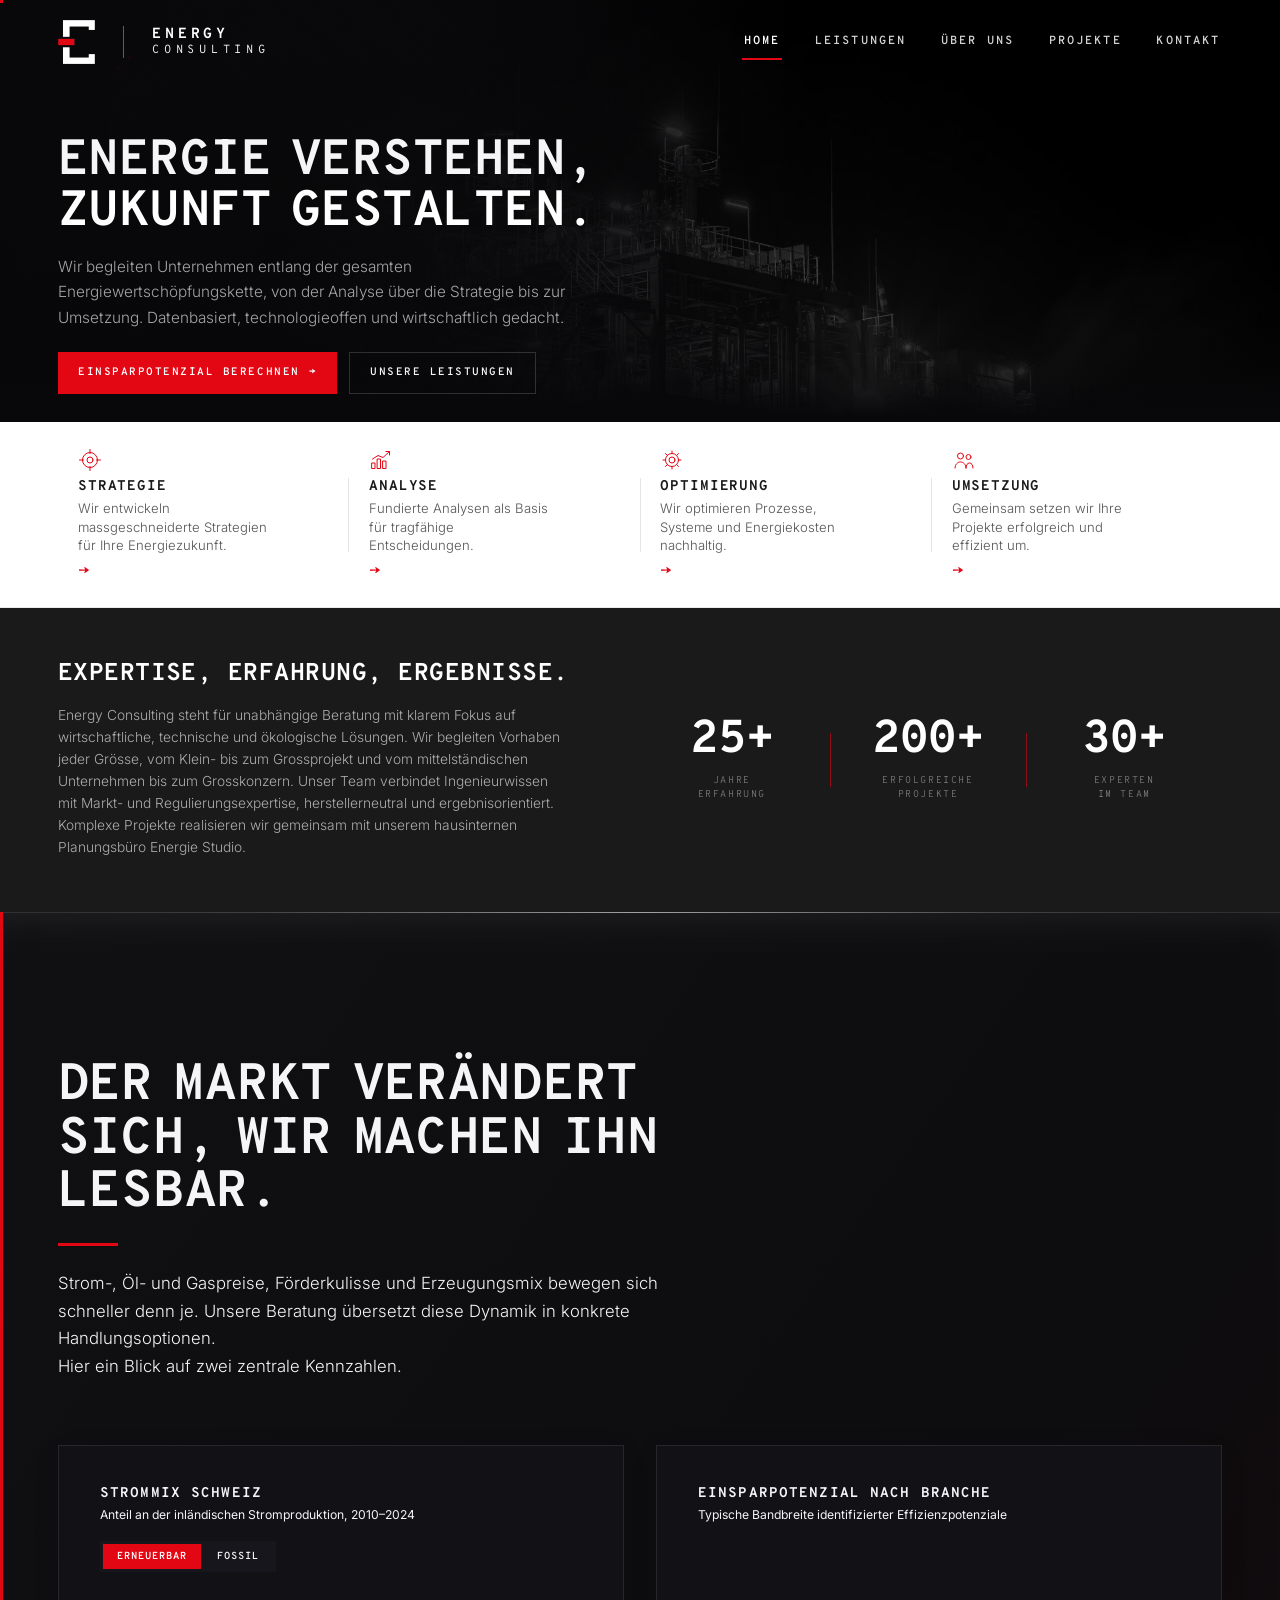
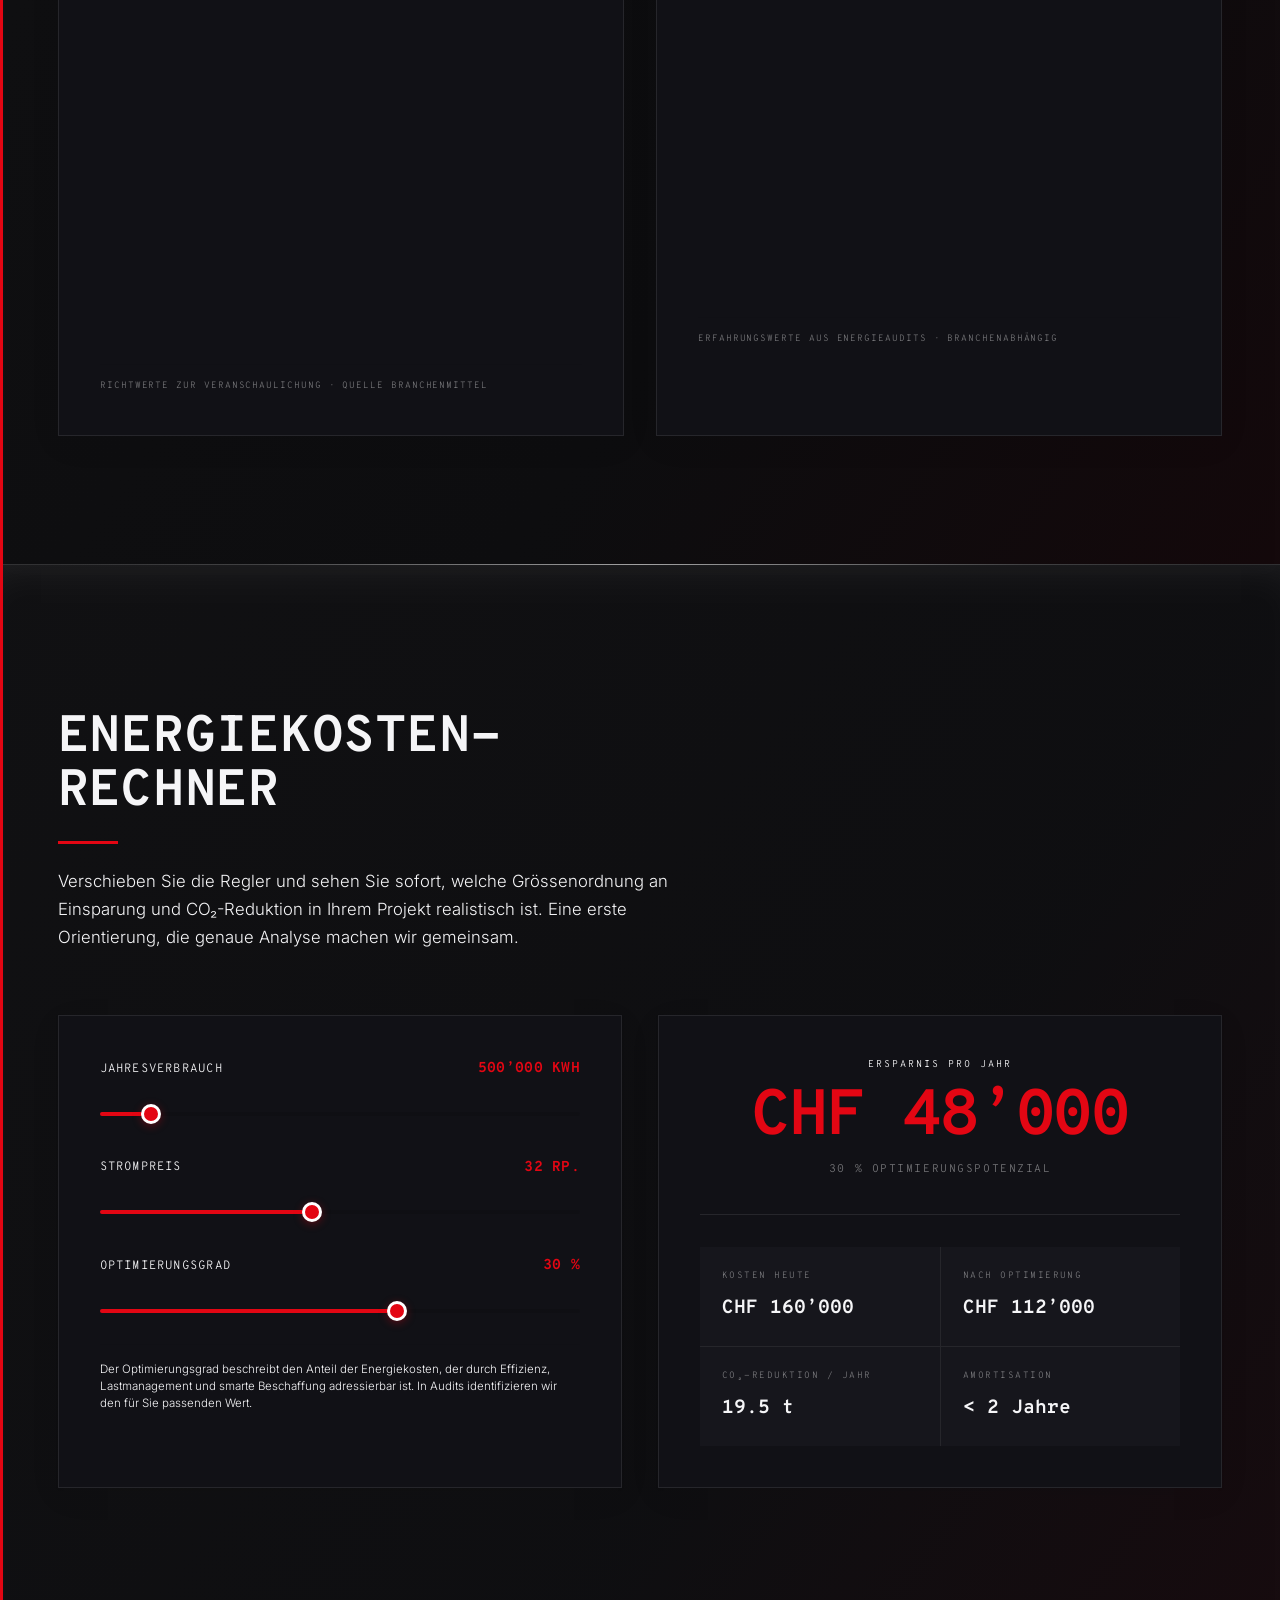
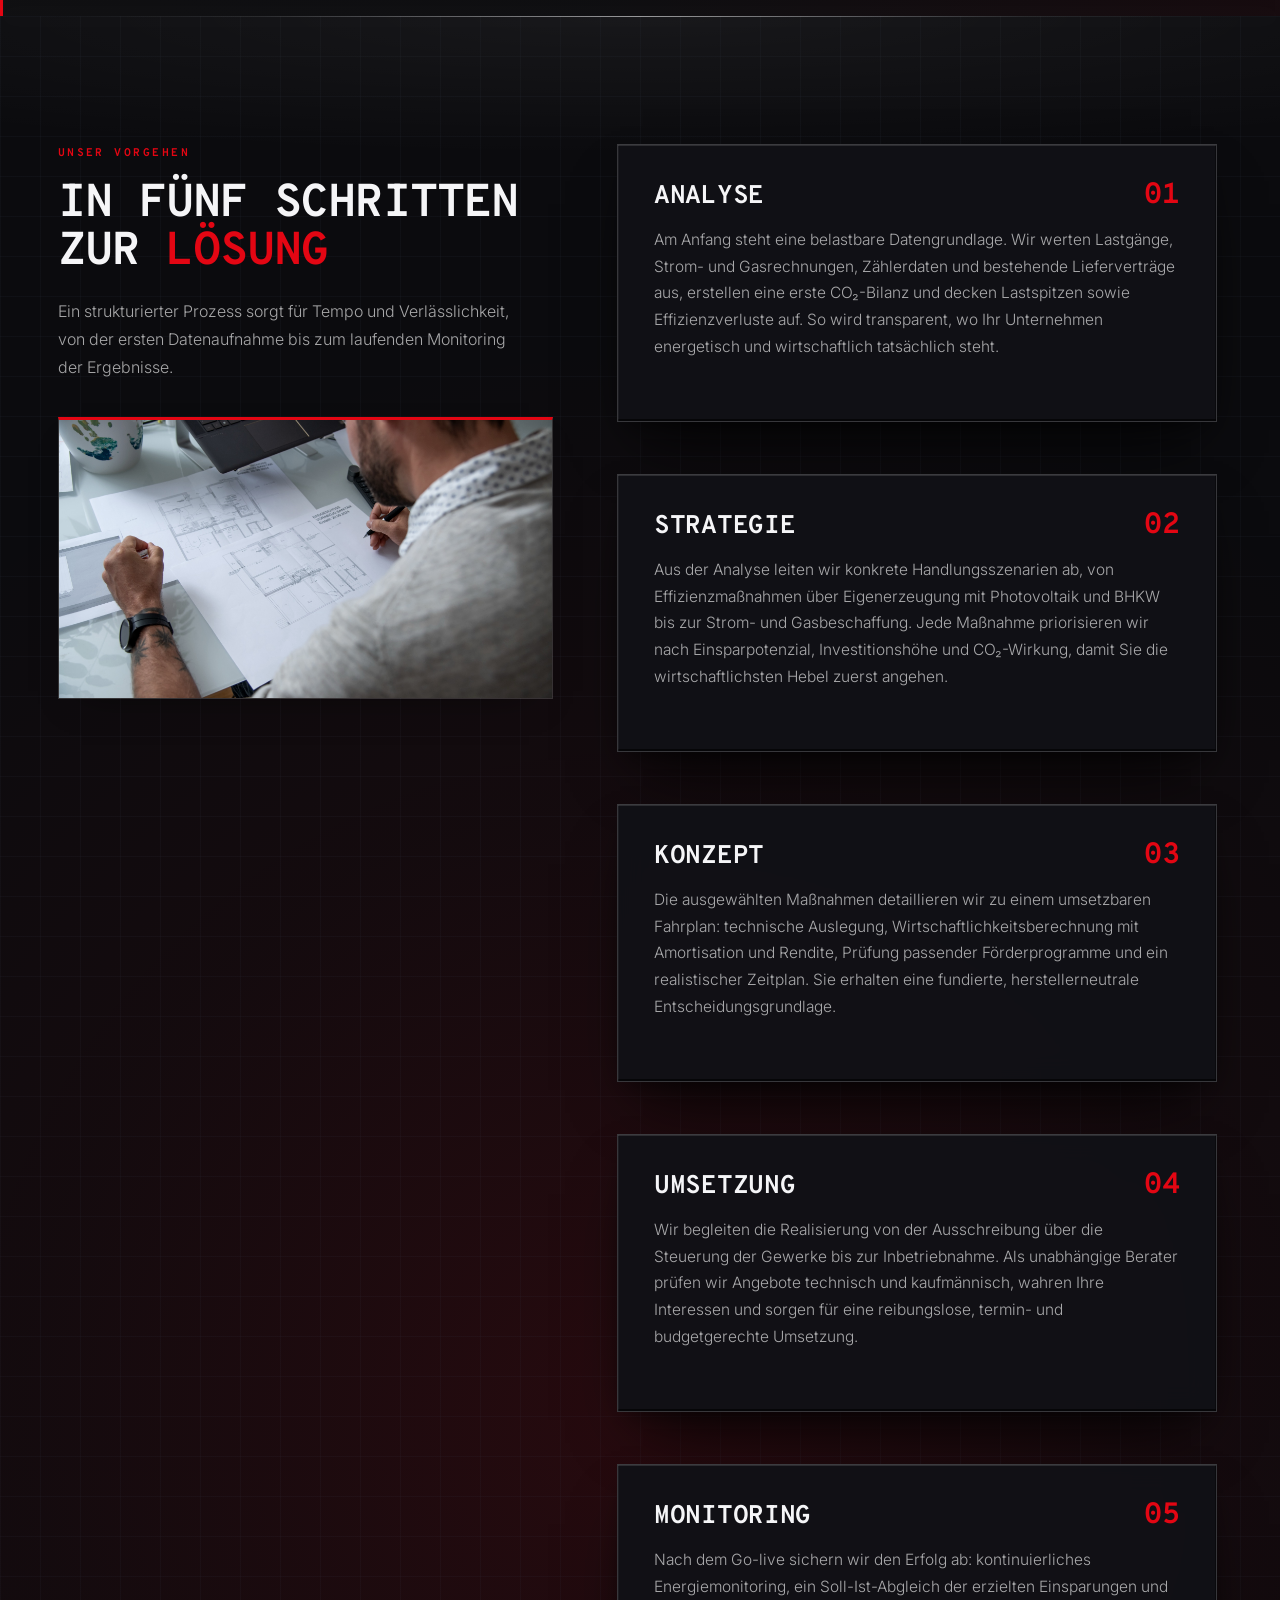
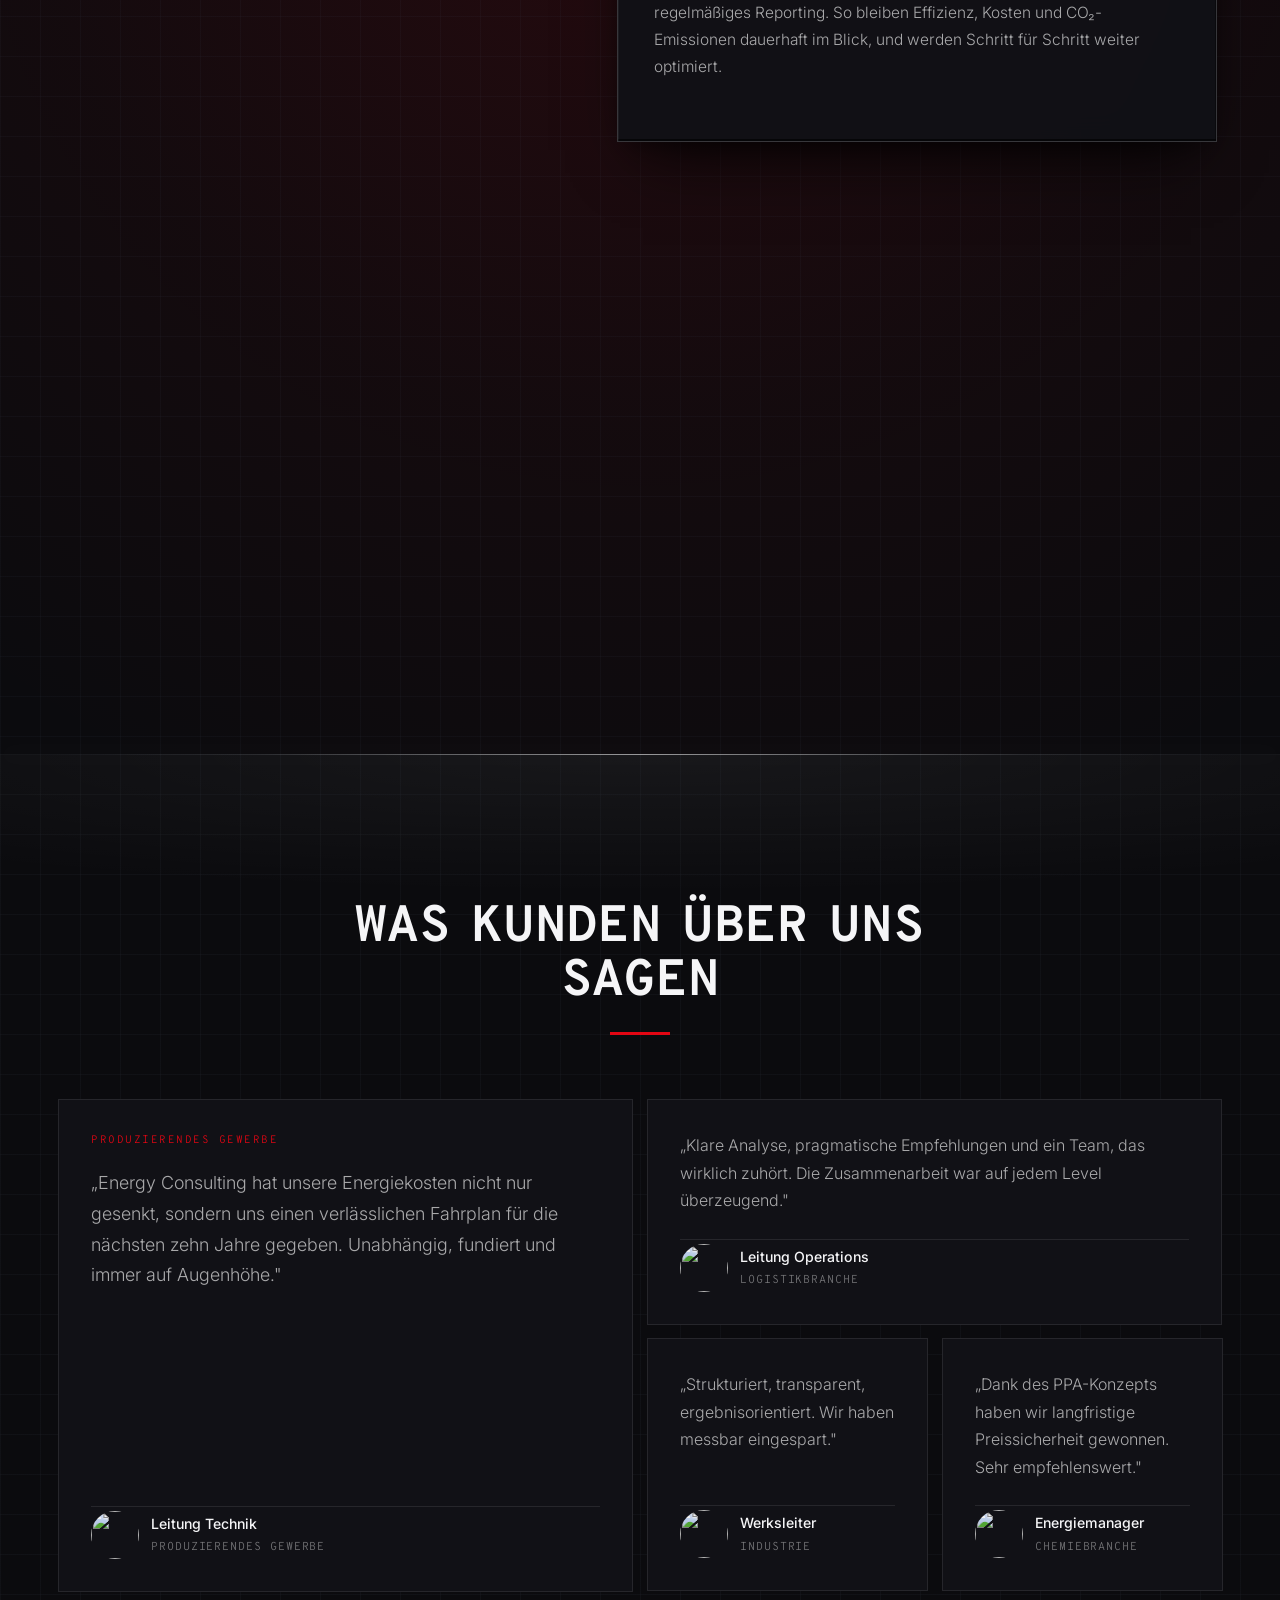
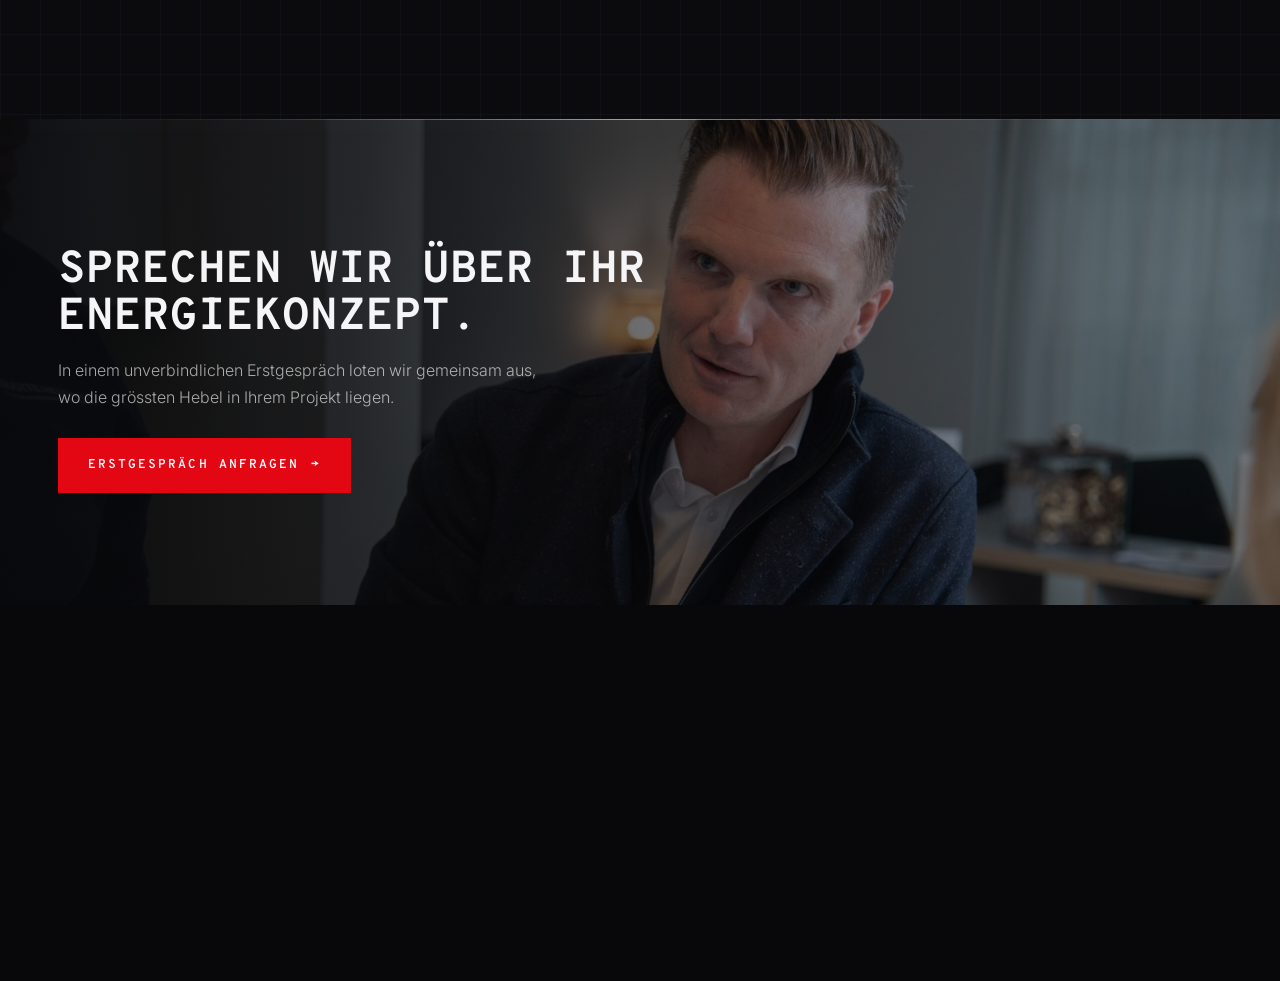
==== commit bfd7b479: "Markup: Energie Studio + Projekt-/Unternehmensgroessen (Startseite) Co-Authored-By: Claude Opus 4.8 " ====
--- a/index.html
+++ b/index.html
@@ -12,7 +12,7 @@
 <link rel="icon" href="favicon.ico" sizes="any" />
 <link rel="icon" type="image/png" sizes="32x32" href="favicon-32.png" />
 <link rel="apple-touch-icon" href="favicon-180.png" />
-<link rel="stylesheet" href="styles.css?v=78" />
+<link rel="stylesheet" href="styles.css?v=79" />
 </head>
 <body>
 
@@ -90,7 +90,7 @@
     <div class="wrap expertise__grid">
       <div class="expertise__lead">
         <h2 class="expertise__title">Expertise, Erfahrung, Ergebnisse.</h2>
-        <p>Energy Consulting steht für unabhängige Beratung mit klarem Fokus auf wirtschaftliche, technische und ökologische Lösungen. Unser Team verbindet Ingenieurwissen mit Markt- und Regulierungsexpertise, herstellerneutral und ergebnisorientiert.</p>
+        <p>Energy Consulting steht für unabhängige Beratung mit klarem Fokus auf wirtschaftliche, technische und ökologische Lösungen. Wir begleiten Vorhaben jeder Grösse, vom Klein- bis zum Grossprojekt und vom mittelständischen Unternehmen bis zum Grosskonzern. Unser Team verbindet Ingenieurwissen mit Markt- und Regulierungsexpertise, herstellerneutral und ergebnisorientiert. Komplexe Projekte realisieren wir gemeinsam mit unserem hausinternen Planungsbüro Energie Studio.</p>
       </div>
       <div class="expertise__figures">
         <div class="ef"><span class="ef__n"><span data-count="25" data-suffix="+">0</span></span><span class="ef__t">Jahre<br>Erfahrung</span></div>
@@ -378,5 +378,5 @@
 </footer>
 
 <script src="https://cdn.jsdelivr.net/npm/chart.js@4.4.1/dist/chart.umd.min.js"></script>
-<script src="app.js?v=78"></script></body>
+<script src="app.js?v=79"></script></body>
 </html>
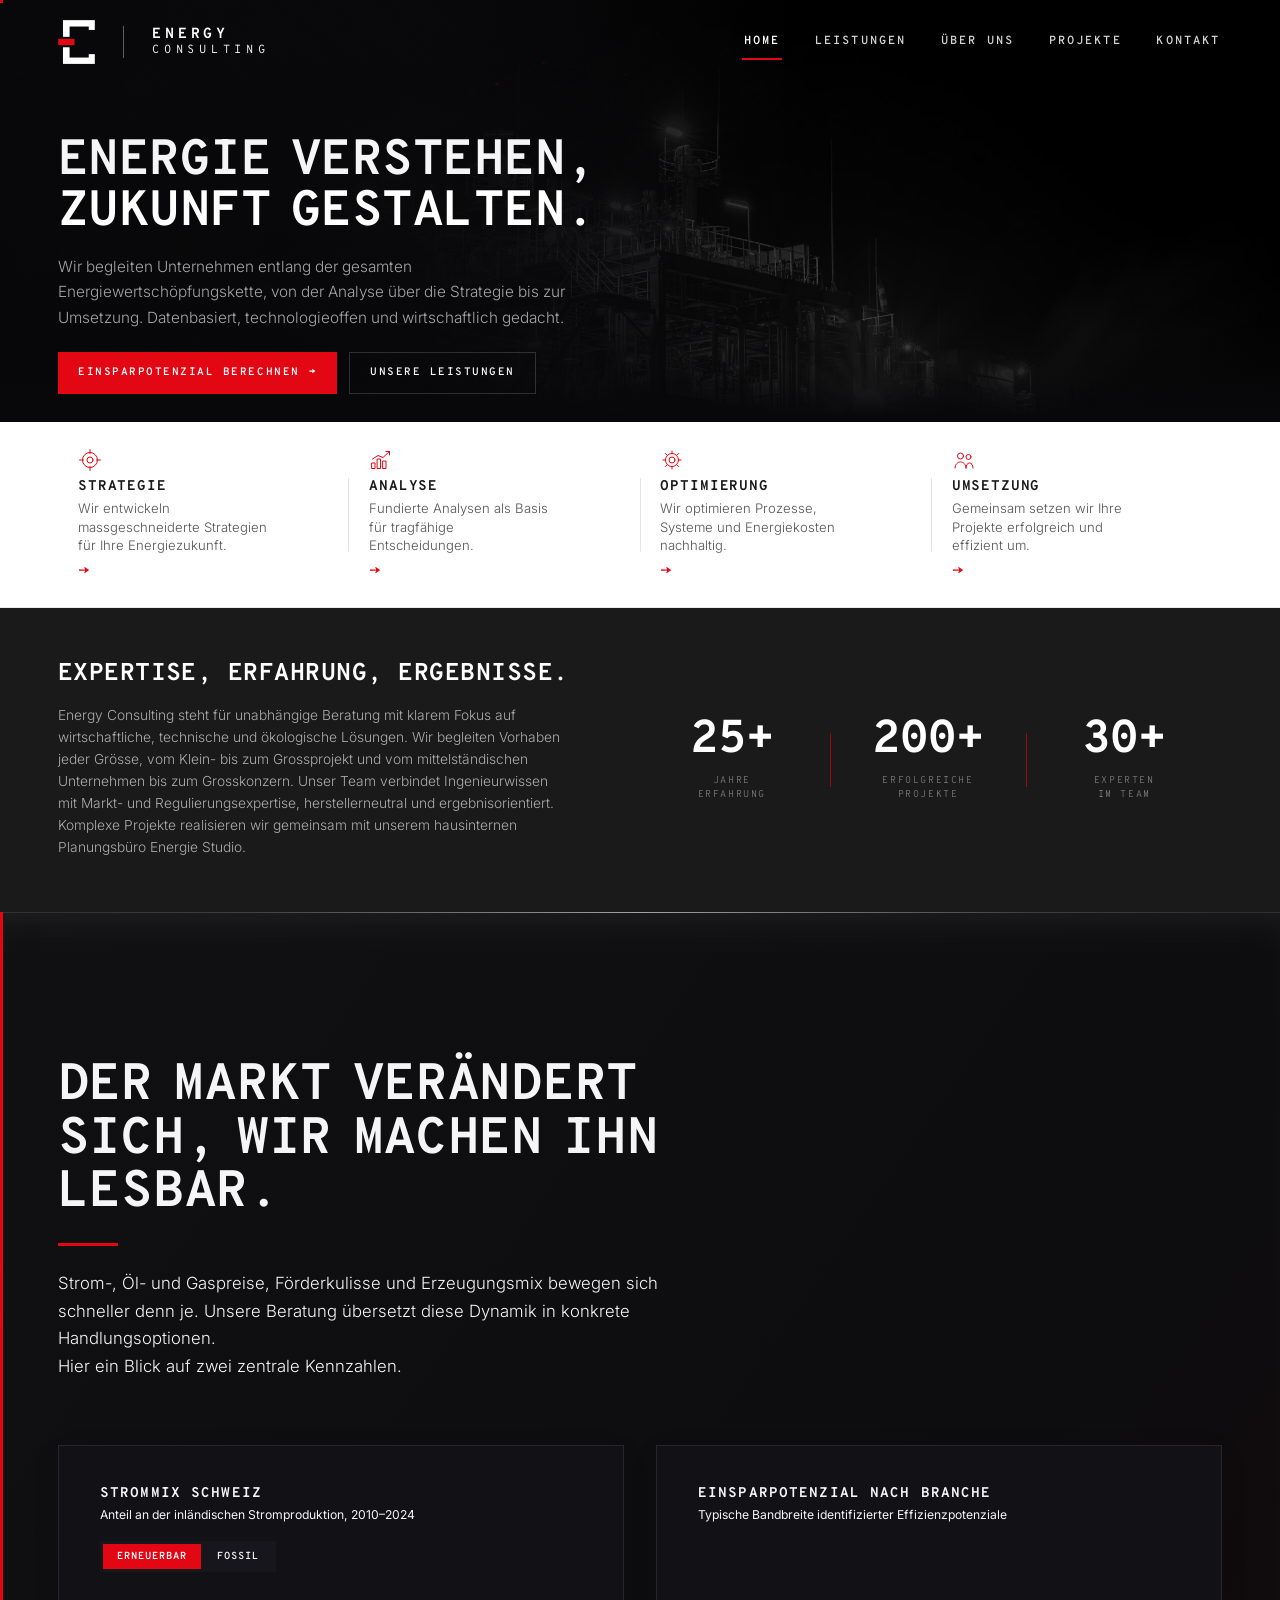
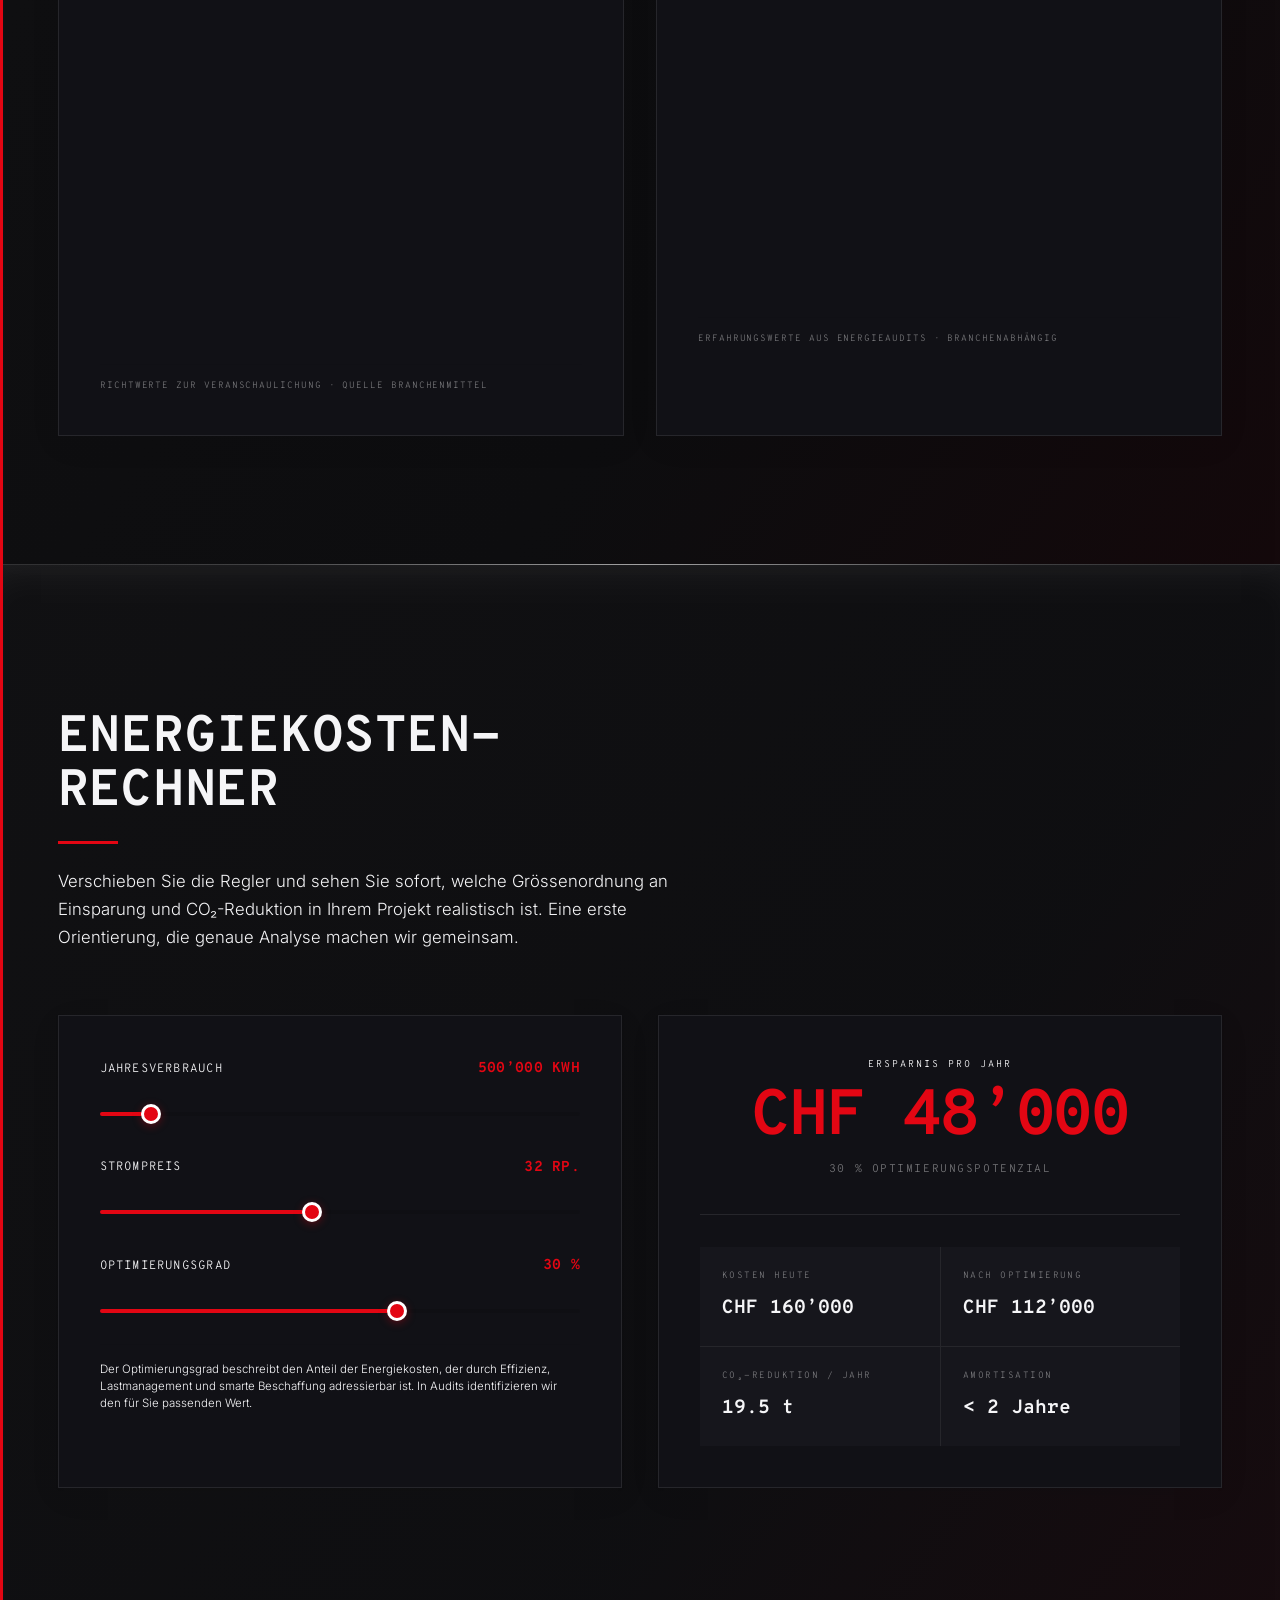
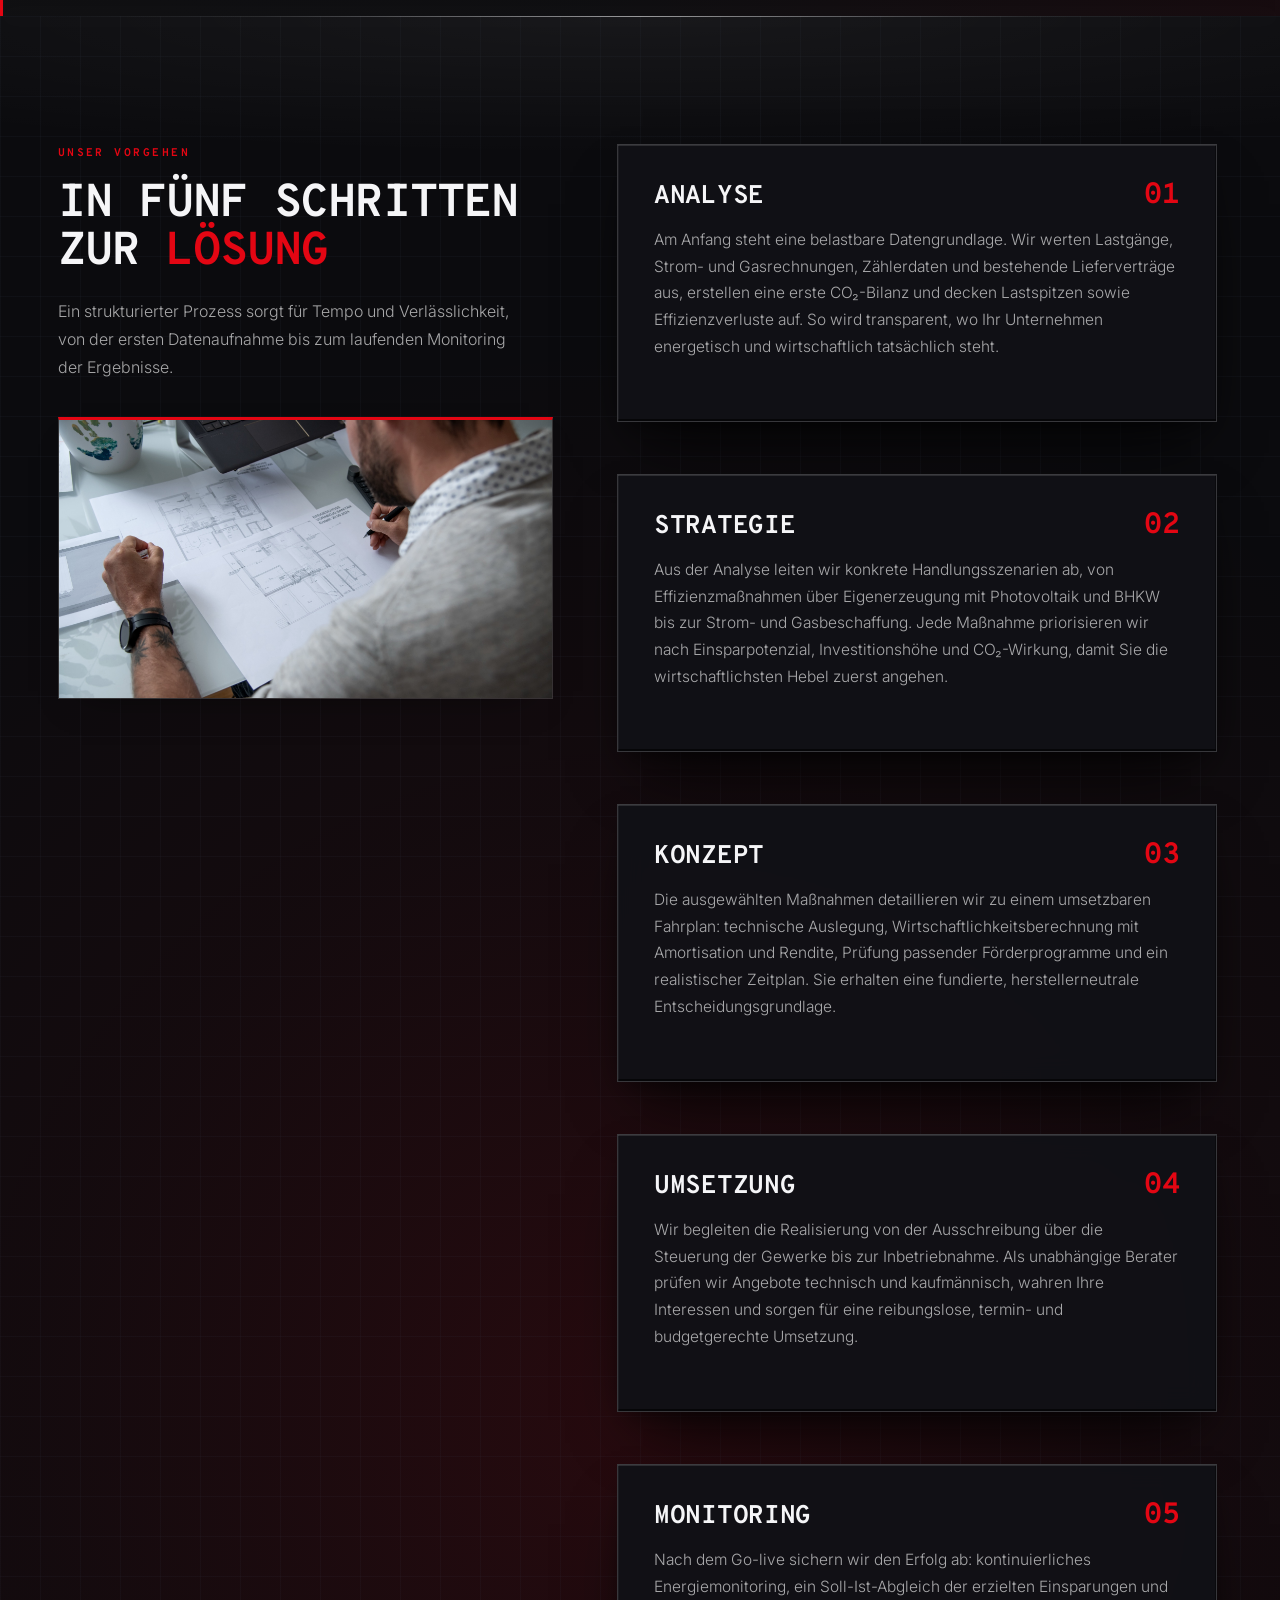
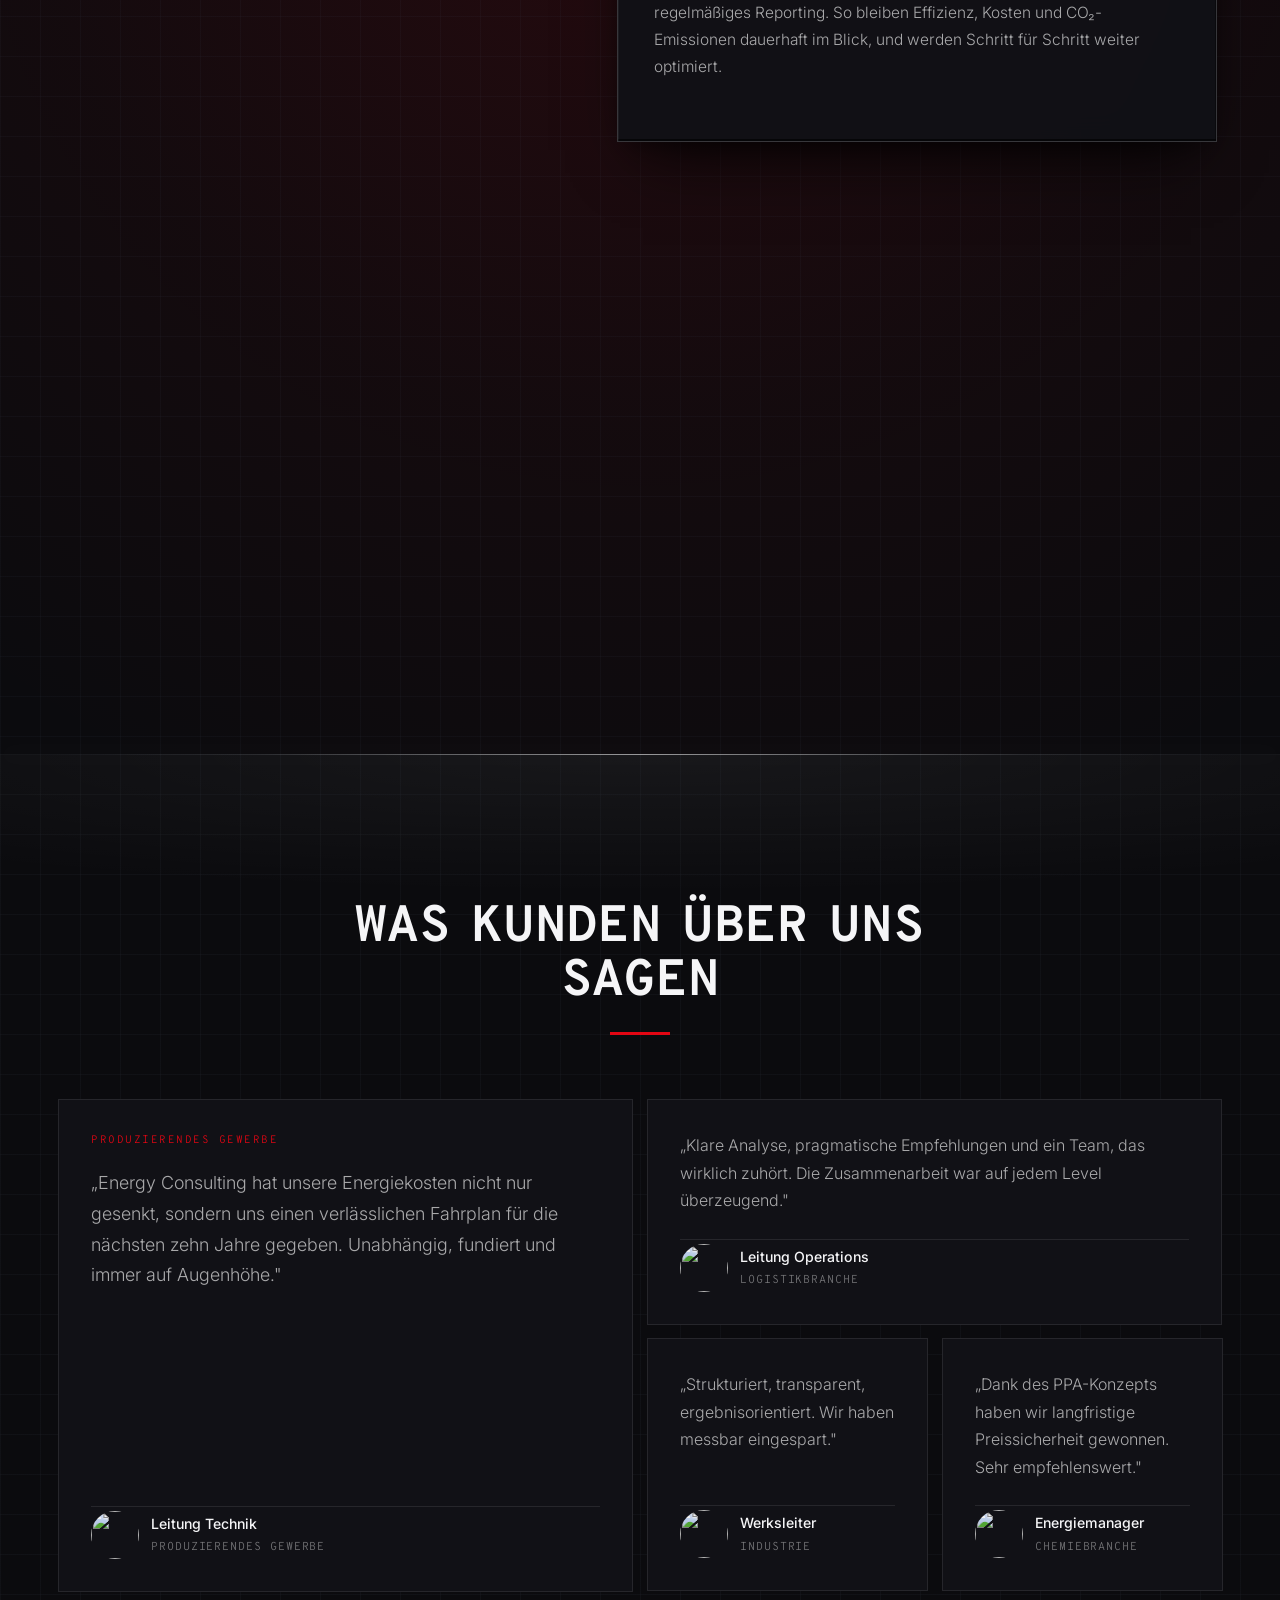
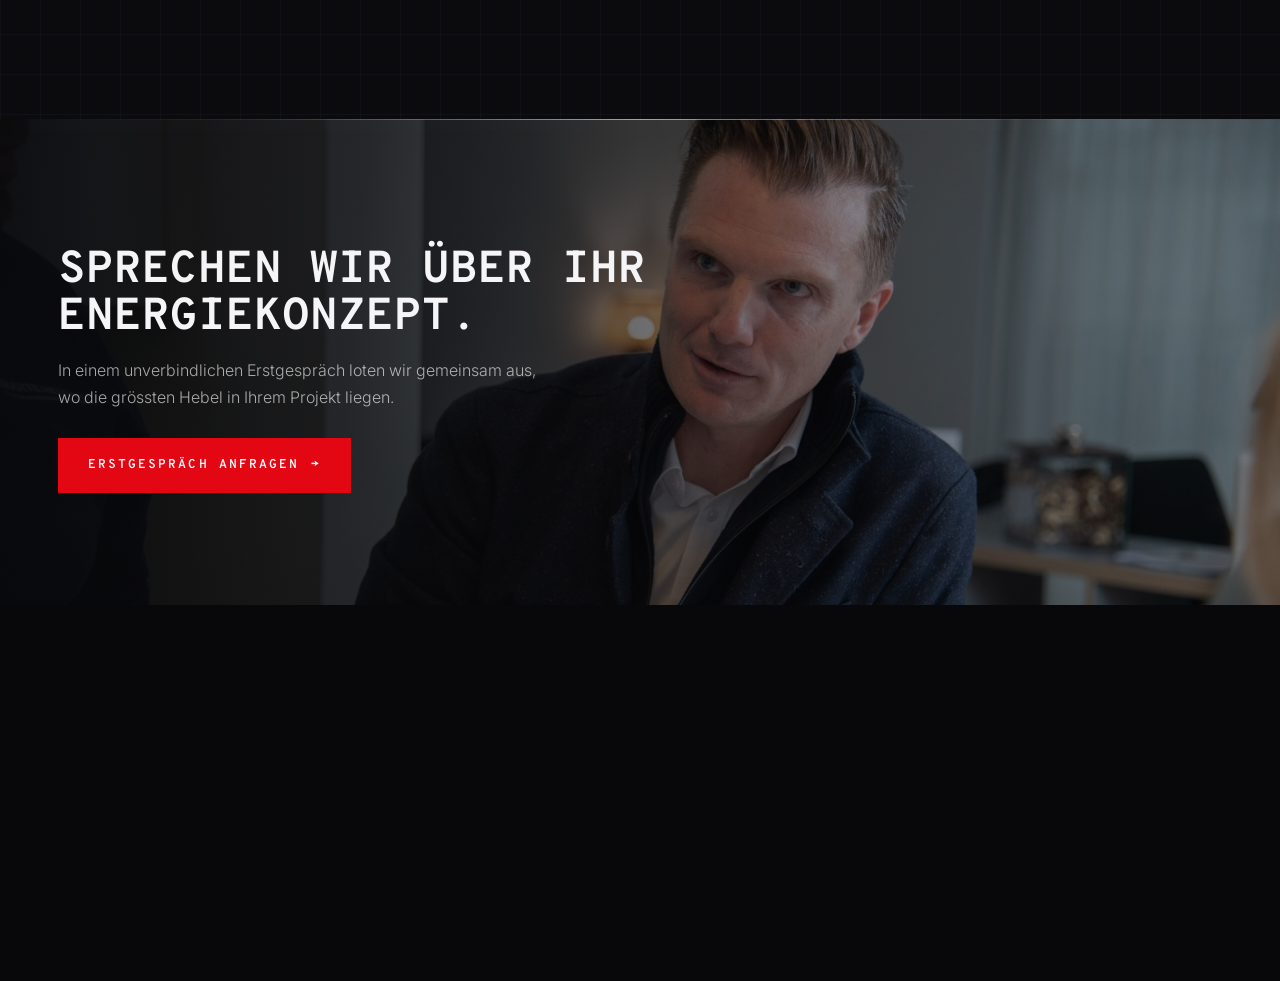
==== commit 42712250: "Markup #31: lizenzfreies Flughafen-Frankfurt-Foto (Unsplash) fuer Frankfurt-Projekt Co-Authored-By: " ====
--- a/index.html
+++ b/index.html
@@ -12,7 +12,7 @@
 <link rel="icon" href="favicon.ico" sizes="any" />
 <link rel="icon" type="image/png" sizes="32x32" href="favicon-32.png" />
 <link rel="apple-touch-icon" href="favicon-180.png" />
-<link rel="stylesheet" href="styles.css?v=79" />
+<link rel="stylesheet" href="styles.css?v=80" />
 </head>
 <body>
 
@@ -378,5 +378,5 @@
 </footer>
 
 <script src="https://cdn.jsdelivr.net/npm/chart.js@4.4.1/dist/chart.umd.min.js"></script>
-<script src="app.js?v=79"></script></body>
+<script src="app.js?v=80"></script></body>
 </html>
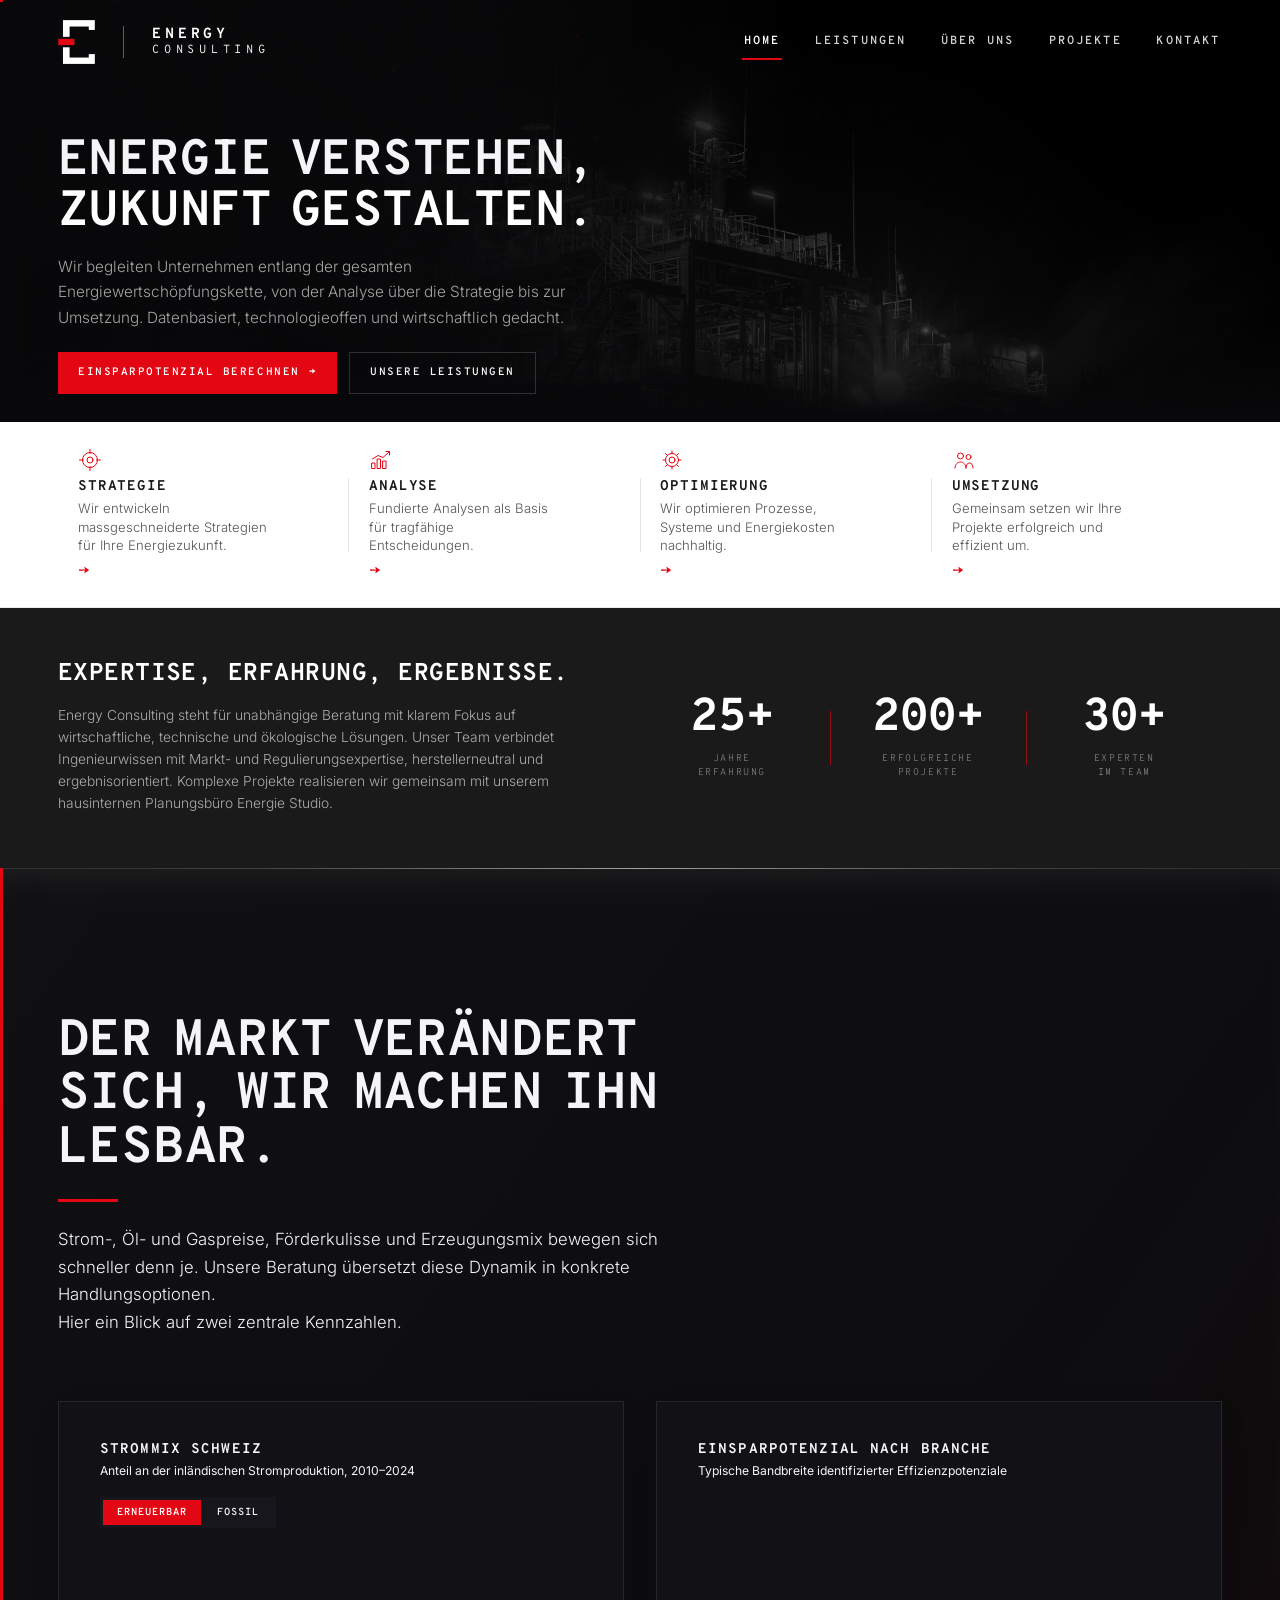
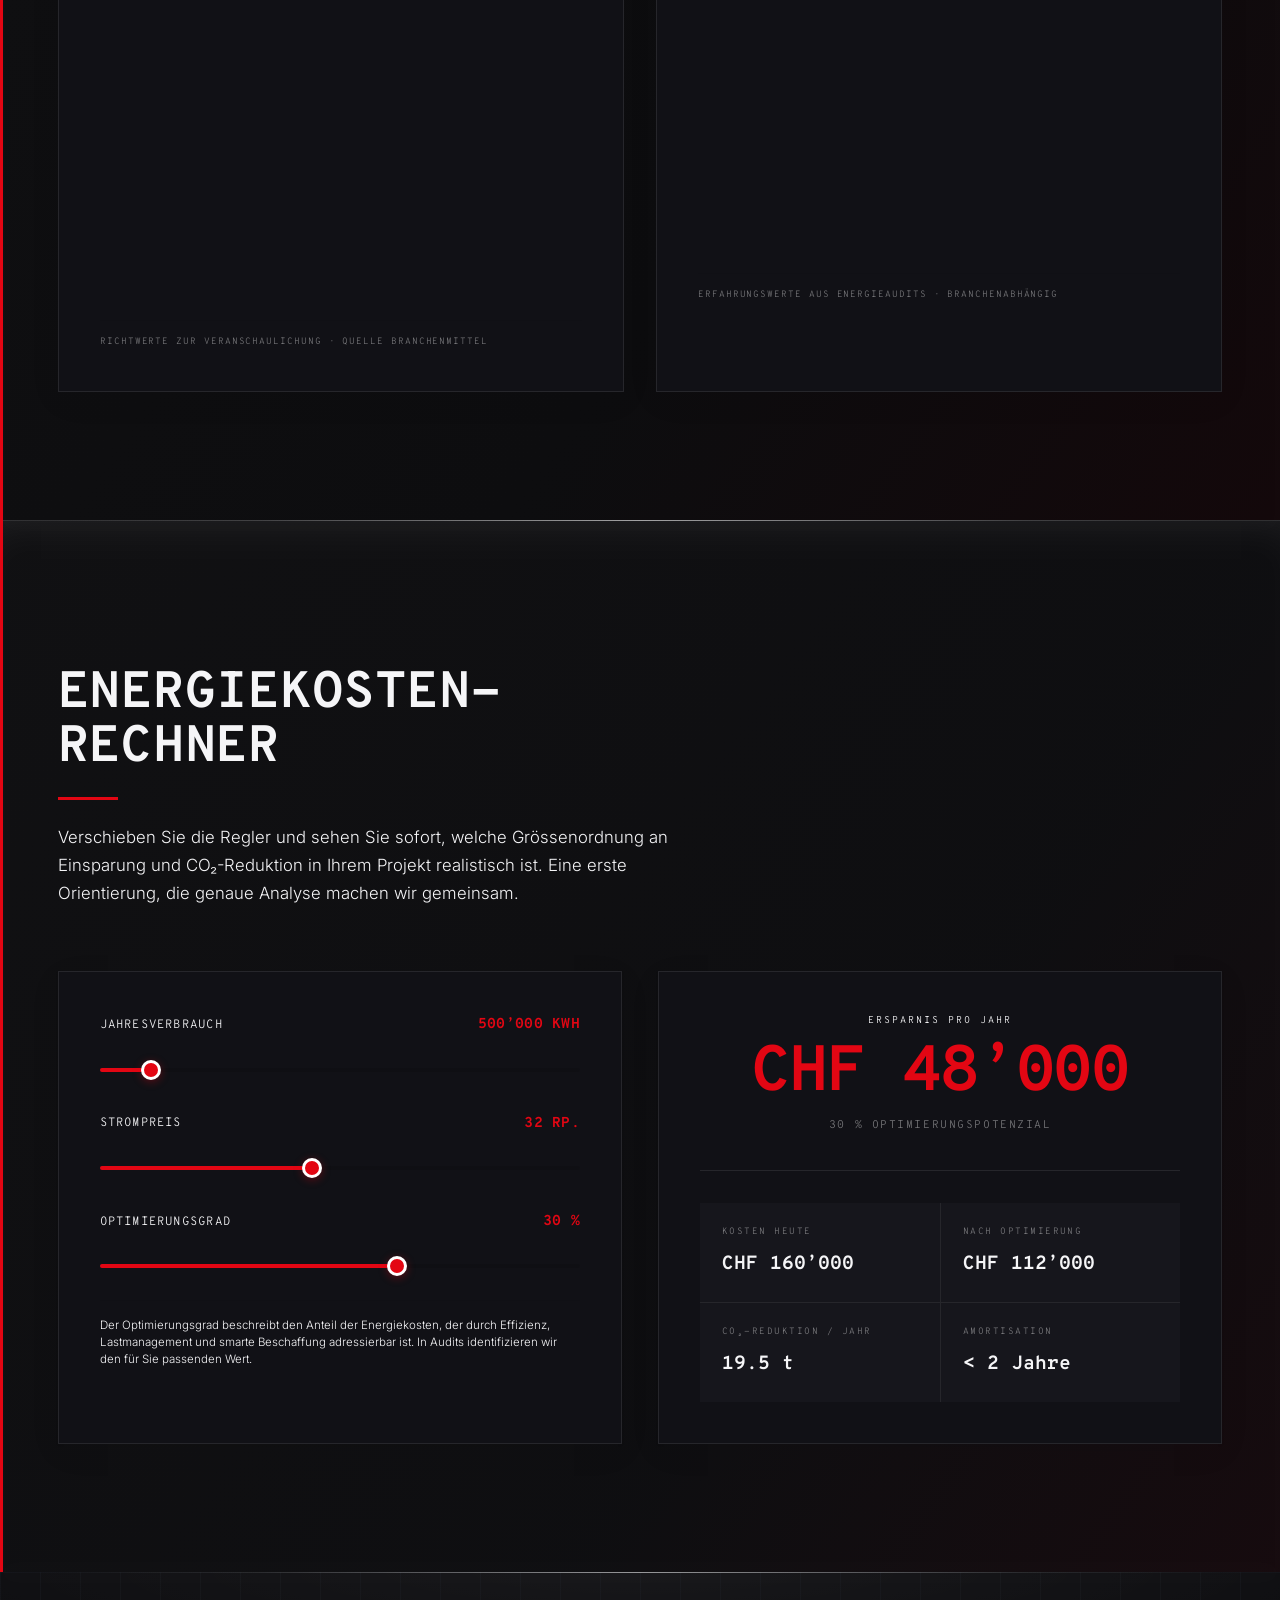
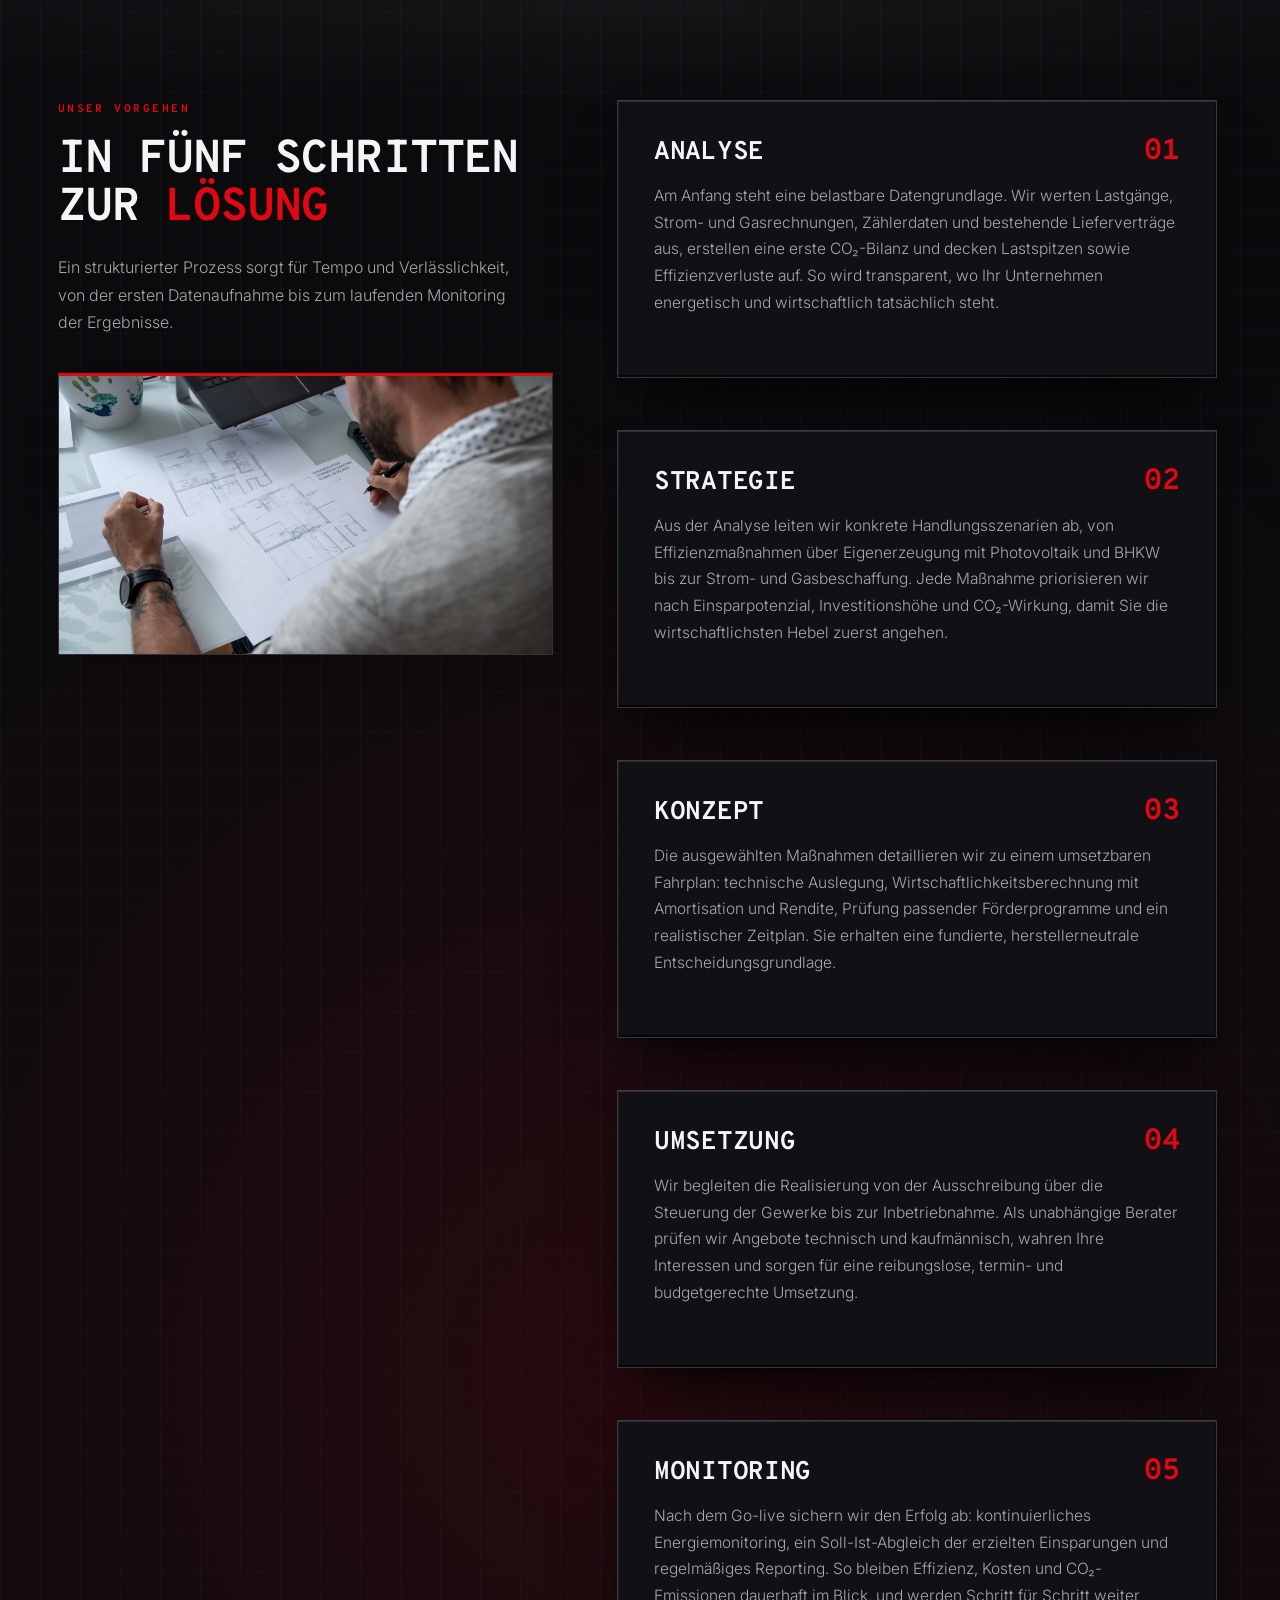
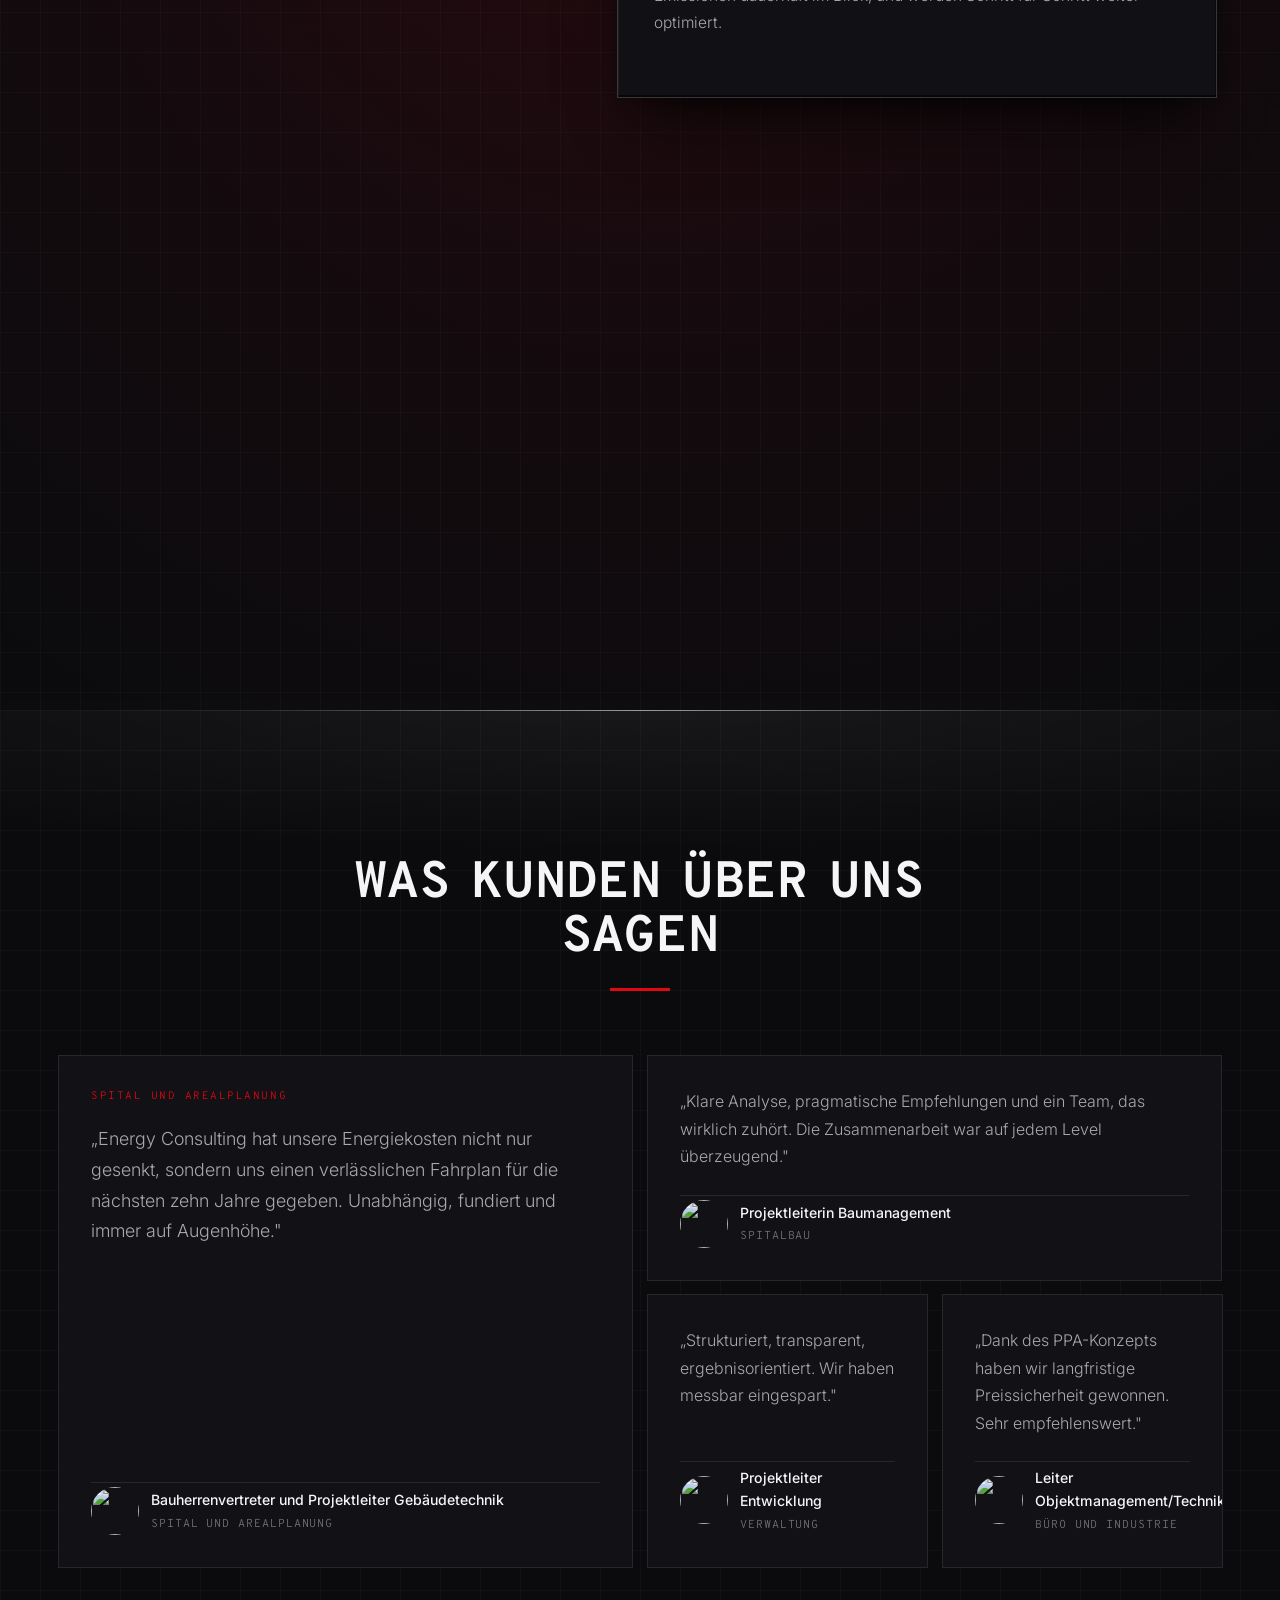
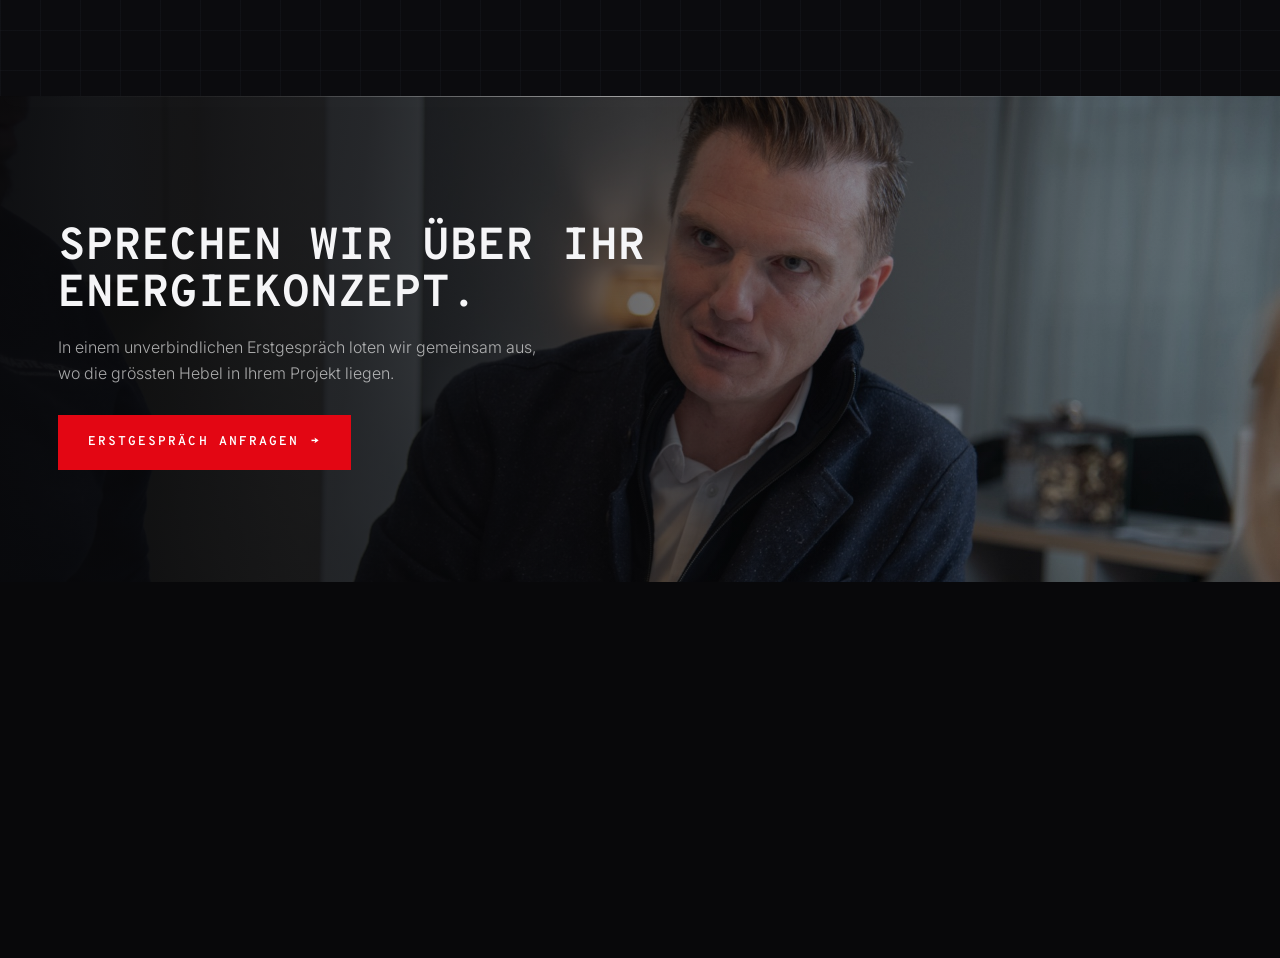
==== commit e15ac66e: "Markup-Korrektur: Testimonials-Zuordnungen (#45-53), Groessen+Energie Studio auf Leistungen verschob" ====
--- a/index.html
+++ b/index.html
@@ -12,7 +12,7 @@
 <link rel="icon" href="favicon.ico" sizes="any" />
 <link rel="icon" type="image/png" sizes="32x32" href="favicon-32.png" />
 <link rel="apple-touch-icon" href="favicon-180.png" />
-<link rel="stylesheet" href="styles.css?v=80" />
+<link rel="stylesheet" href="styles.css?v=81" />
 </head>
 <body>
 
@@ -90,7 +90,7 @@
     <div class="wrap expertise__grid">
       <div class="expertise__lead">
         <h2 class="expertise__title">Expertise, Erfahrung, Ergebnisse.</h2>
-        <p>Energy Consulting steht für unabhängige Beratung mit klarem Fokus auf wirtschaftliche, technische und ökologische Lösungen. Wir begleiten Vorhaben jeder Grösse, vom Klein- bis zum Grossprojekt und vom mittelständischen Unternehmen bis zum Grosskonzern. Unser Team verbindet Ingenieurwissen mit Markt- und Regulierungsexpertise, herstellerneutral und ergebnisorientiert. Komplexe Projekte realisieren wir gemeinsam mit unserem hausinternen Planungsbüro Energie Studio.</p>
+        <p>Energy Consulting steht für unabhängige Beratung mit klarem Fokus auf wirtschaftliche, technische und ökologische Lösungen. Unser Team verbindet Ingenieurwissen mit Markt- und Regulierungsexpertise, herstellerneutral und ergebnisorientiert. Komplexe Projekte realisieren wir gemeinsam mit unserem hausinternen Planungsbüro Energie Studio.</p>
       </div>
       <div class="expertise__figures">
         <div class="ef"><span class="ef__n"><span data-count="25" data-suffix="+">0</span></span><span class="ef__t">Jahre<br>Erfahrung</span></div>
@@ -248,7 +248,7 @@
       <!-- Linke Spalte: grosse Featured-Karte -->
       <div class="testi-col">
         <div class="testi-card glass">
-          <div class="testi-sector">Produzierendes Gewerbe</div>
+          <div class="testi-sector">Spital und Arealplanung</div>
           <blockquote class="testi-quote">
             <p>„Energy Consulting hat unsere Energiekosten nicht nur gesenkt, sondern uns einen verlässlichen Fahrplan für die nächsten zehn Jahre gegeben. Unabhängig, fundiert und immer auf Augenhöhe."</p>
             <div class="testi-who">
@@ -256,8 +256,8 @@
                 <img src="https://images.unsplash.com/photo-1560250097-0b93528c311a?auto=format&fit=crop&w=96&h=96&q=80" alt="" loading="lazy" />
               </div>
               <div>
-                <cite>Leitung Technik</cite>
-                <span>Produzierendes Gewerbe</span>
+                <cite>Bauherrenvertreter und Projektleiter Gebäudetechnik</cite>
+                <span>Spital und Arealplanung</span>
               </div>
             </div>
           </blockquote>
@@ -276,8 +276,8 @@
                 <img src="https://images.unsplash.com/photo-1573496359142-b8d87734a5a2?auto=format&fit=crop&w=96&h=96&q=80" alt="" loading="lazy" />
               </div>
               <div>
-                <cite>Leitung Operations</cite>
-                <span>Logistikbranche</span>
+                <cite>Projektleiterin Baumanagement</cite>
+                <span>Spitalbau</span>
               </div>
             </div>
           </blockquote>
@@ -293,8 +293,8 @@
                   <img src="https://images.unsplash.com/photo-1472099645785-5658abf4ff4e?auto=format&fit=crop&w=96&h=96&q=80" alt="" loading="lazy" />
                 </div>
                 <div>
-                  <cite>Werksleiter</cite>
-                  <span>Industrie</span>
+                  <cite>Projektleiter Entwicklung</cite>
+                  <span>Verwaltung</span>
                 </div>
               </div>
             </blockquote>
@@ -307,8 +307,8 @@
                   <img src="https://images.unsplash.com/photo-1519085360753-af0119f7cbe7?auto=format&fit=crop&w=96&h=96&q=80" alt="" loading="lazy" />
                 </div>
                 <div>
-                  <cite>Energiemanager</cite>
-                  <span>Chemiebranche</span>
+                  <cite>Leiter Objektmanagement/Technik</cite>
+                  <span>Büro und Industrie</span>
                 </div>
               </div>
             </blockquote>
@@ -378,5 +378,5 @@
 </footer>
 
 <script src="https://cdn.jsdelivr.net/npm/chart.js@4.4.1/dist/chart.umd.min.js"></script>
-<script src="app.js?v=80"></script></body>
+<script src="app.js?v=81"></script></body>
 </html>
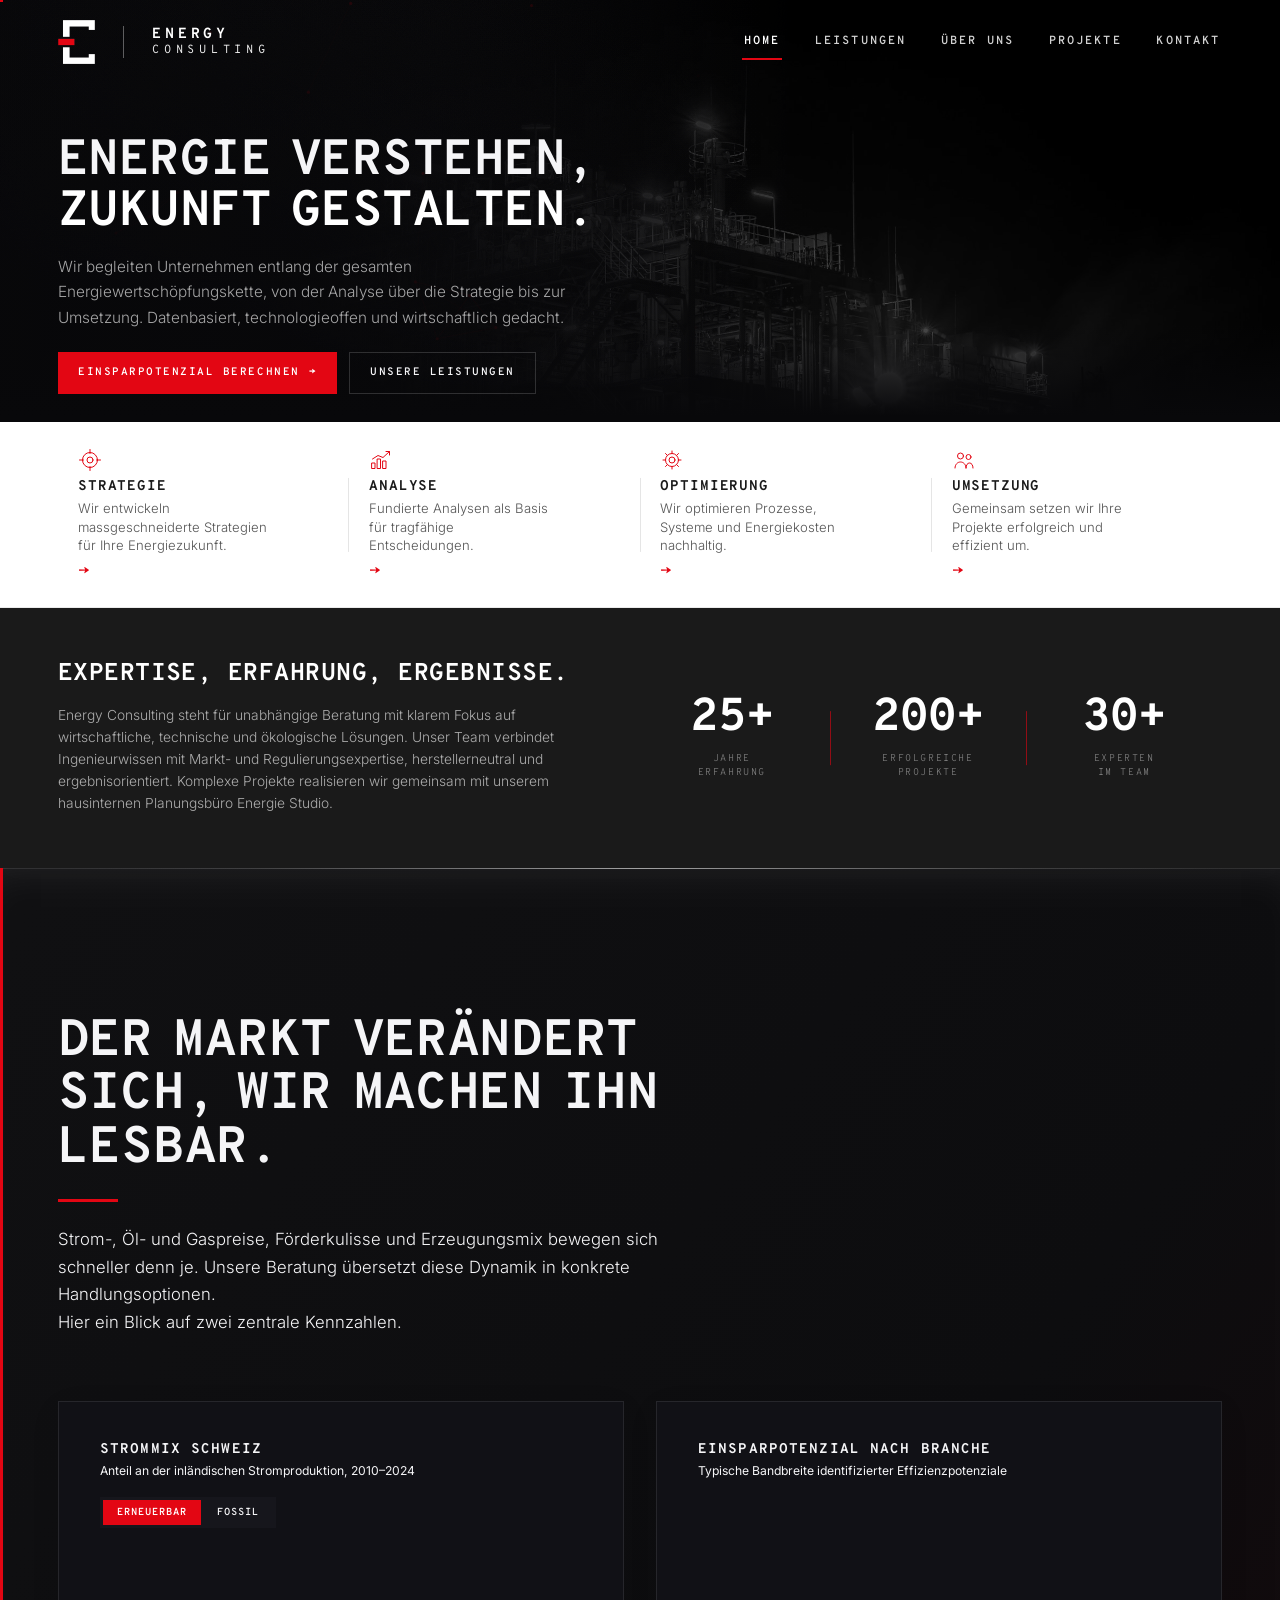
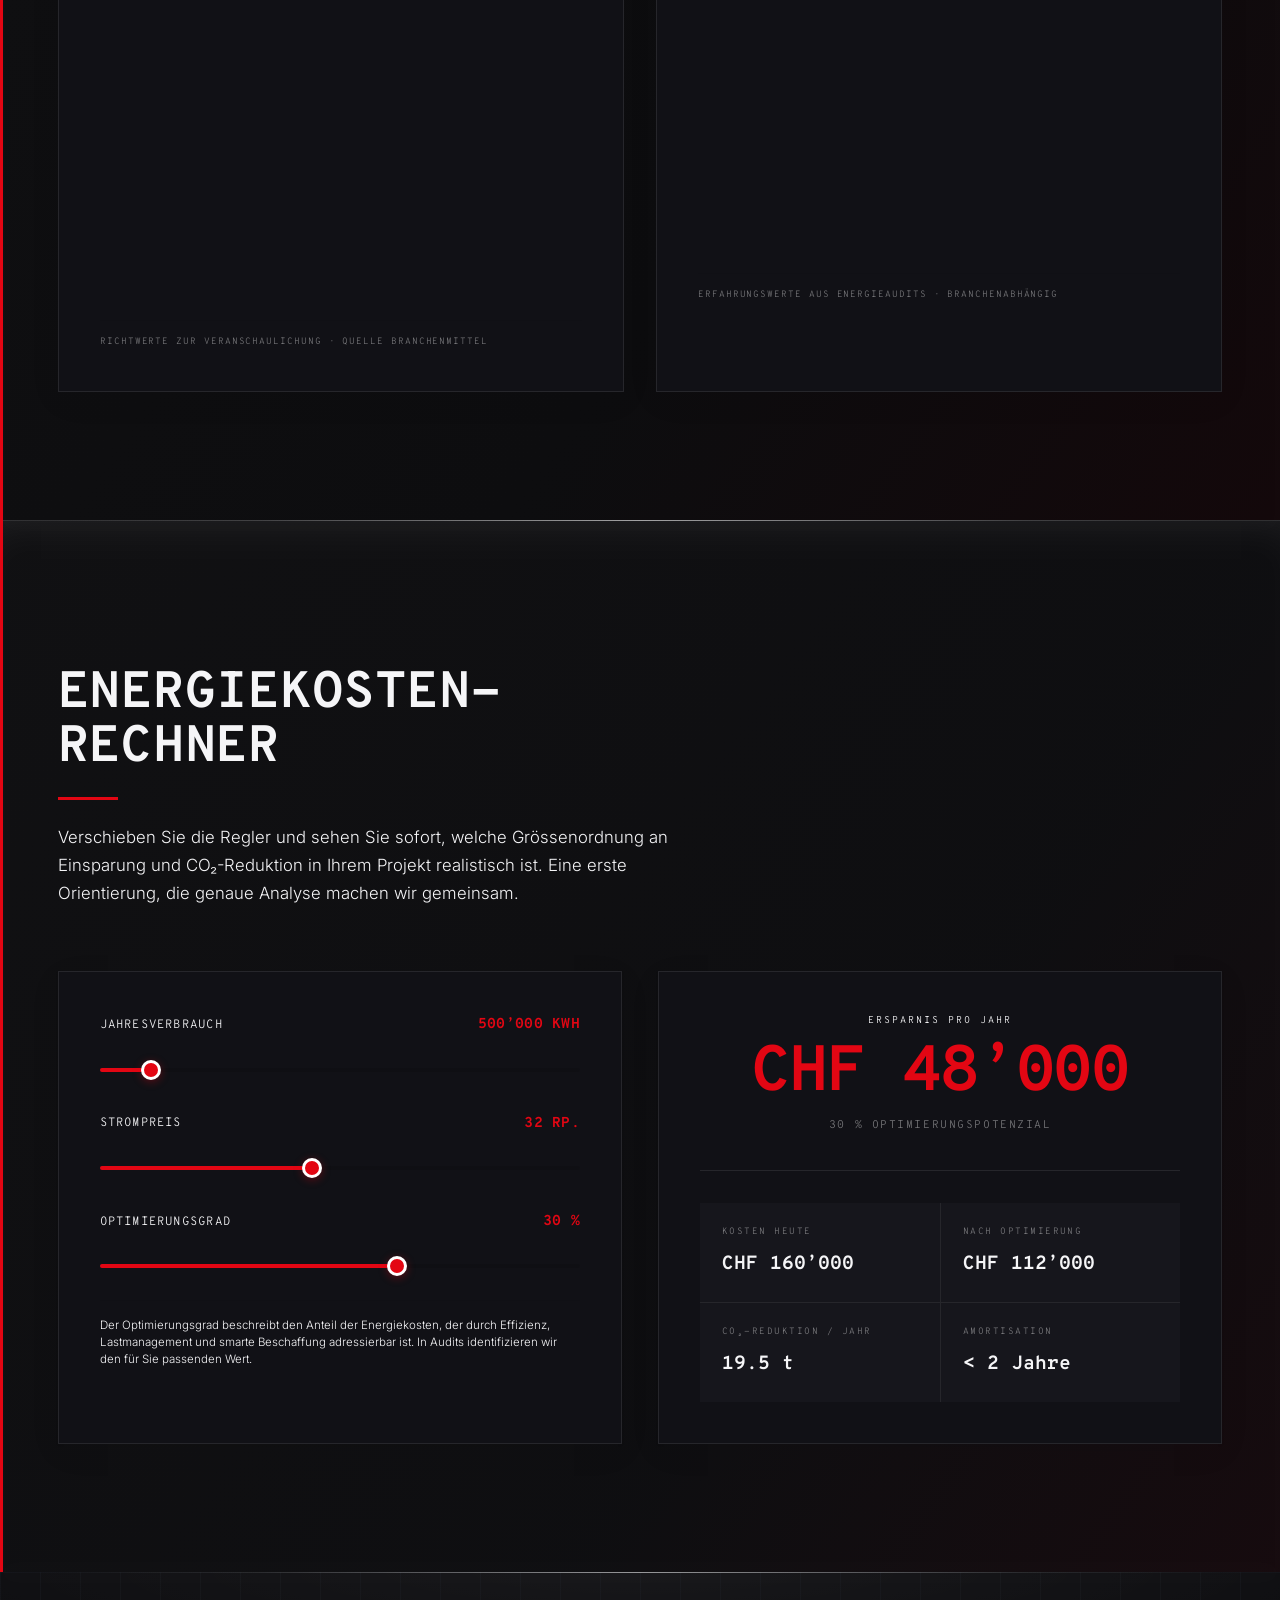
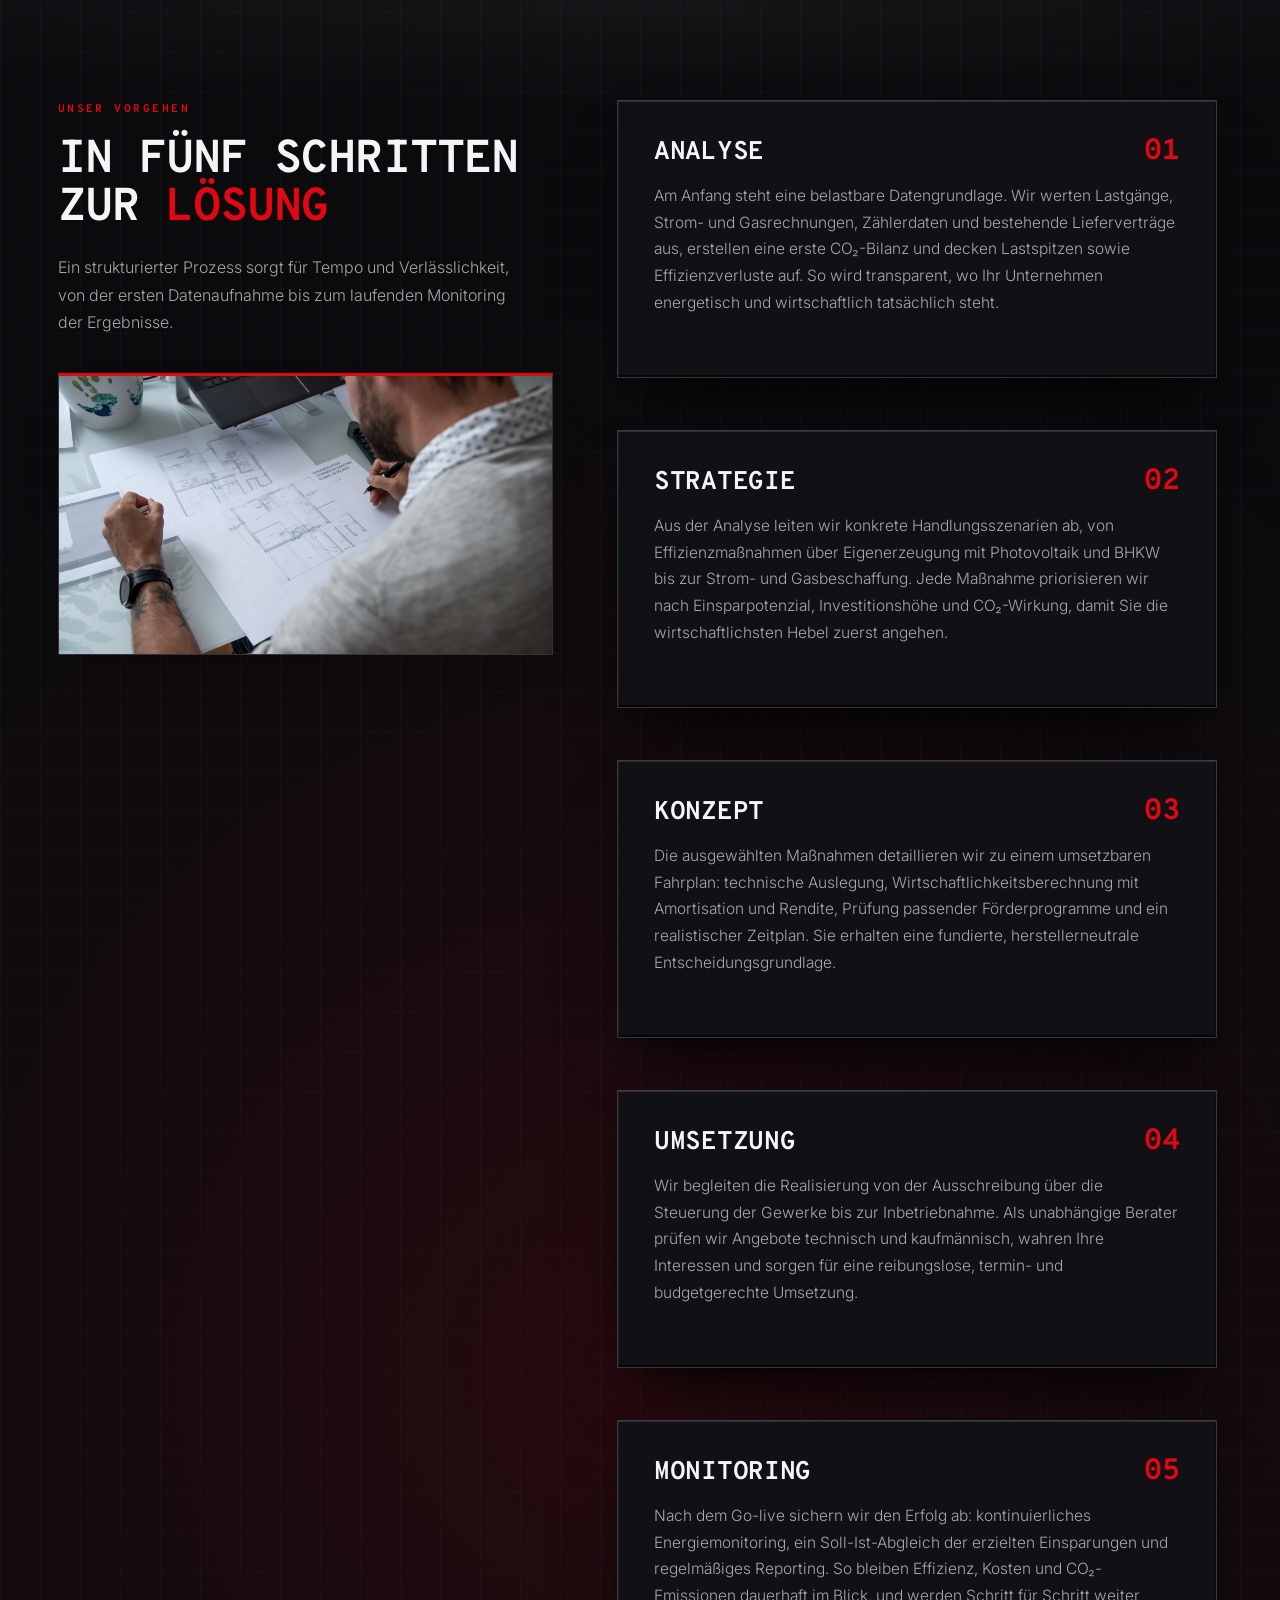
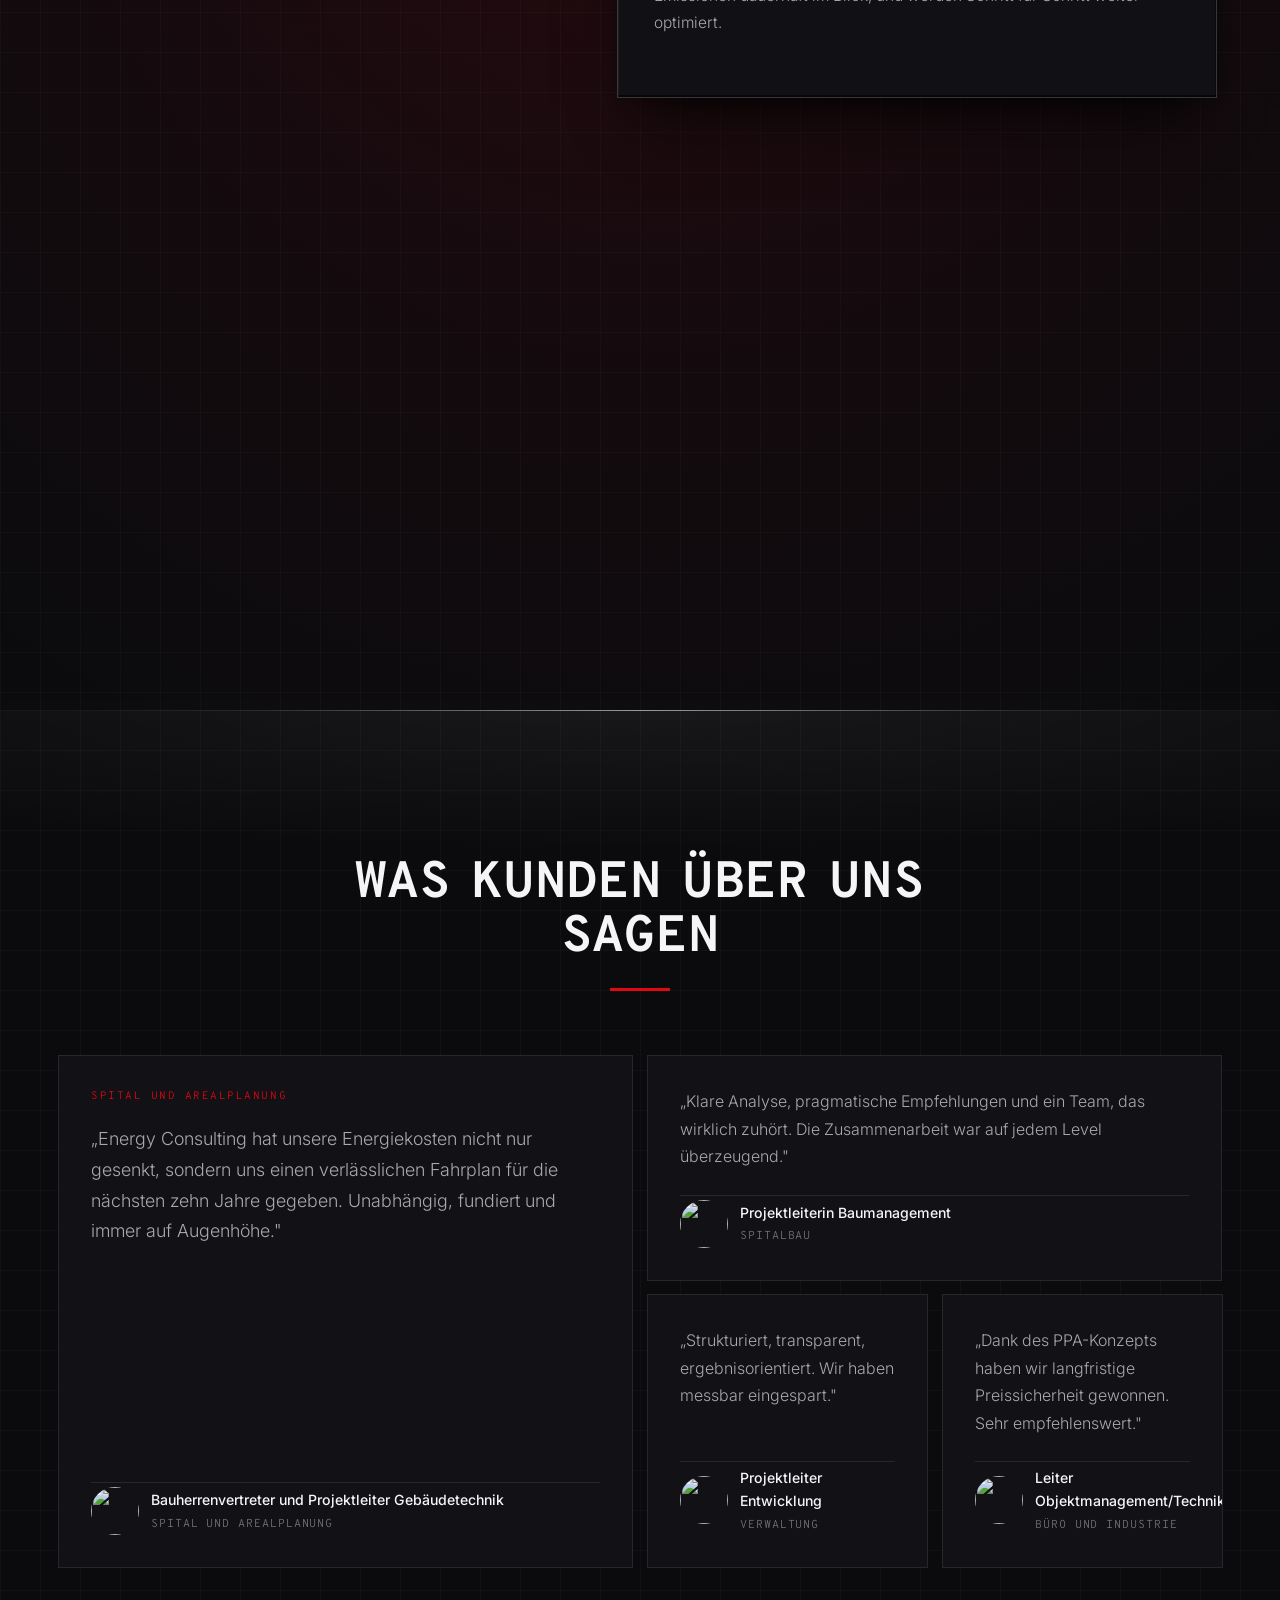
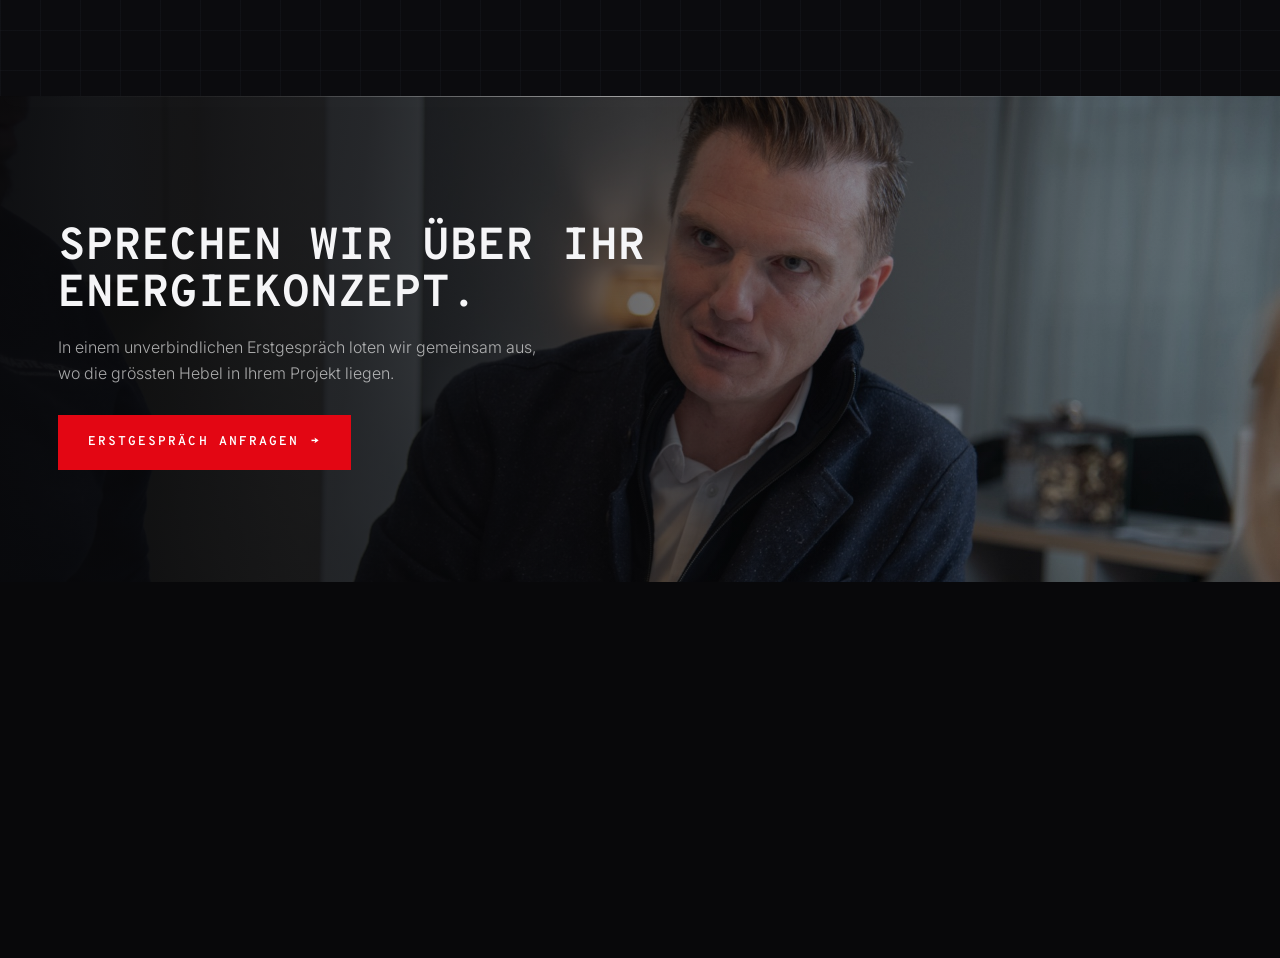
==== commit 04892e50: "Markup #10: Unternehmens- und Projektziele (Leistungen) Co-Authored-By: Claude Opus 4.8 <noreply@ant" ====
--- a/index.html
+++ b/index.html
@@ -12,7 +12,7 @@
 <link rel="icon" href="favicon.ico" sizes="any" />
 <link rel="icon" type="image/png" sizes="32x32" href="favicon-32.png" />
 <link rel="apple-touch-icon" href="favicon-180.png" />
-<link rel="stylesheet" href="styles.css?v=81" />
+<link rel="stylesheet" href="styles.css?v=82" />
 </head>
 <body>
 
@@ -378,5 +378,5 @@
 </footer>
 
 <script src="https://cdn.jsdelivr.net/npm/chart.js@4.4.1/dist/chart.umd.min.js"></script>
-<script src="app.js?v=81"></script></body>
+<script src="app.js?v=82"></script></body>
 </html>
